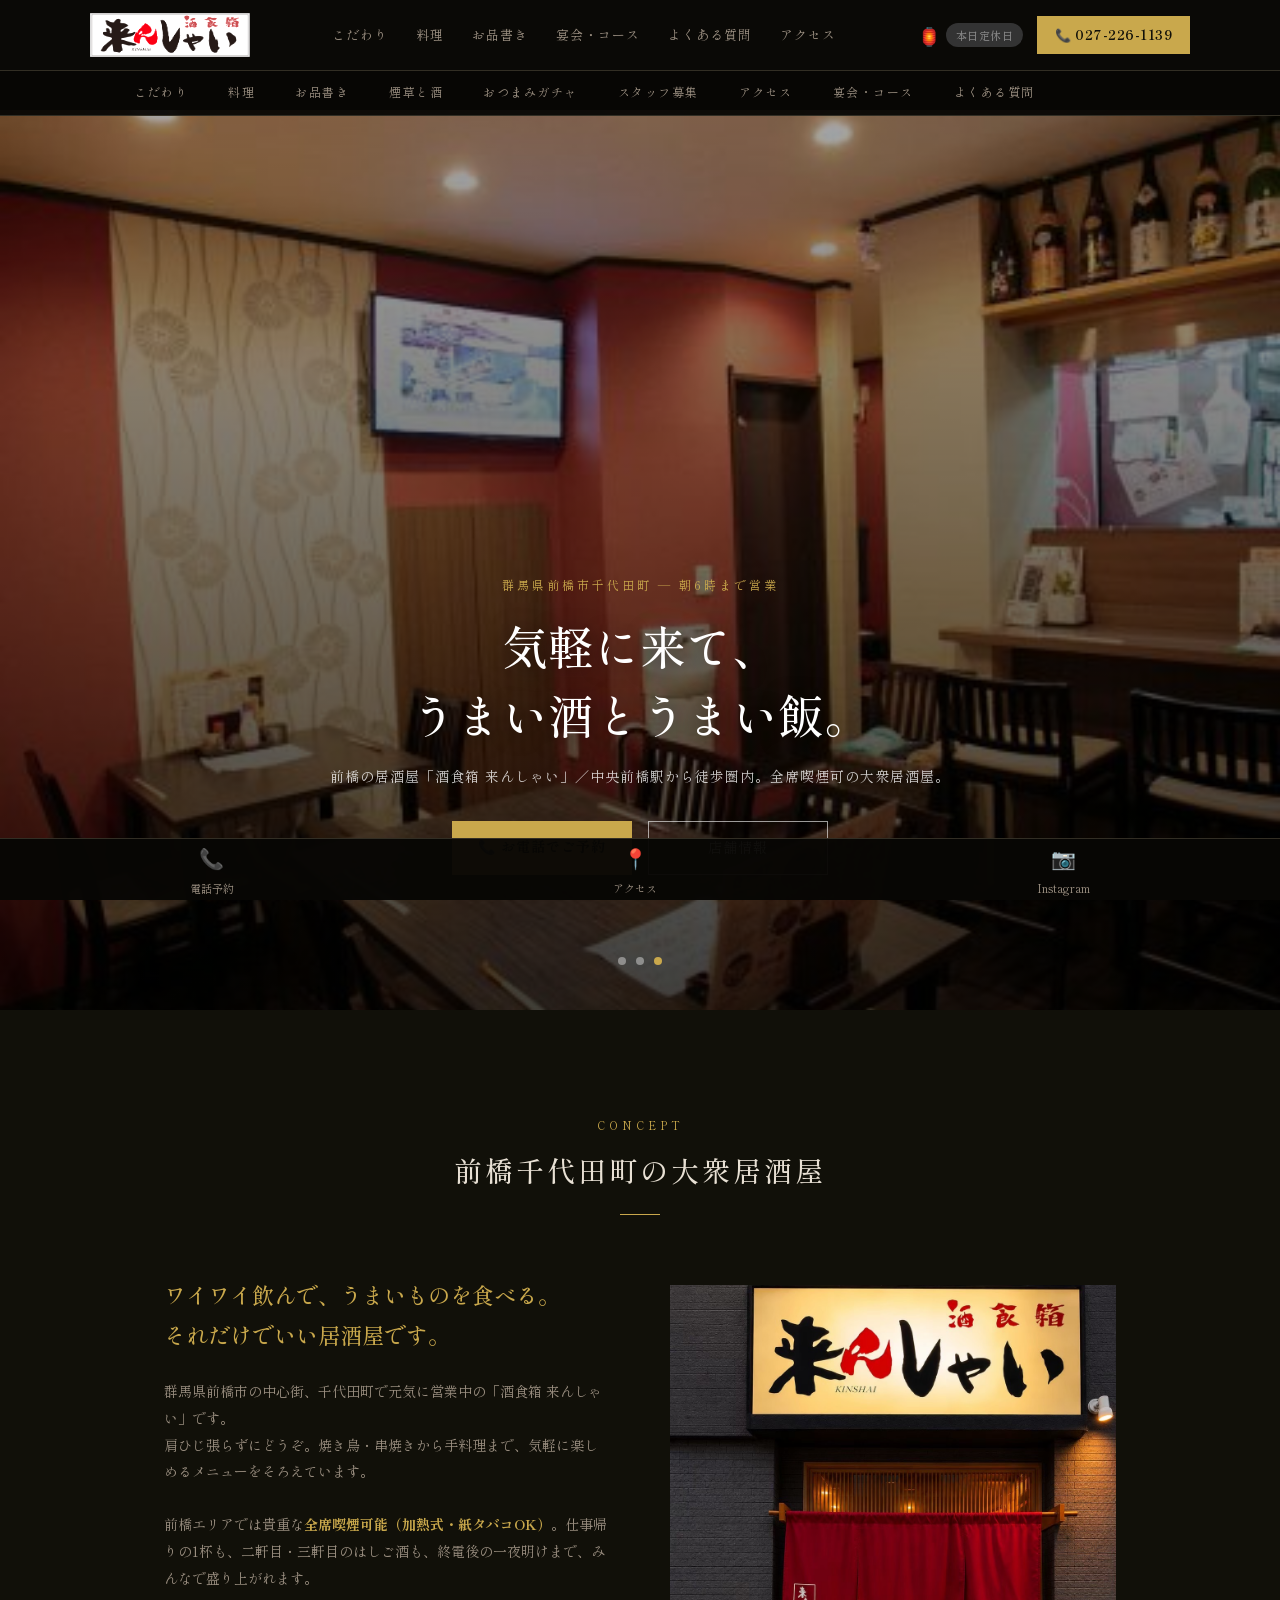
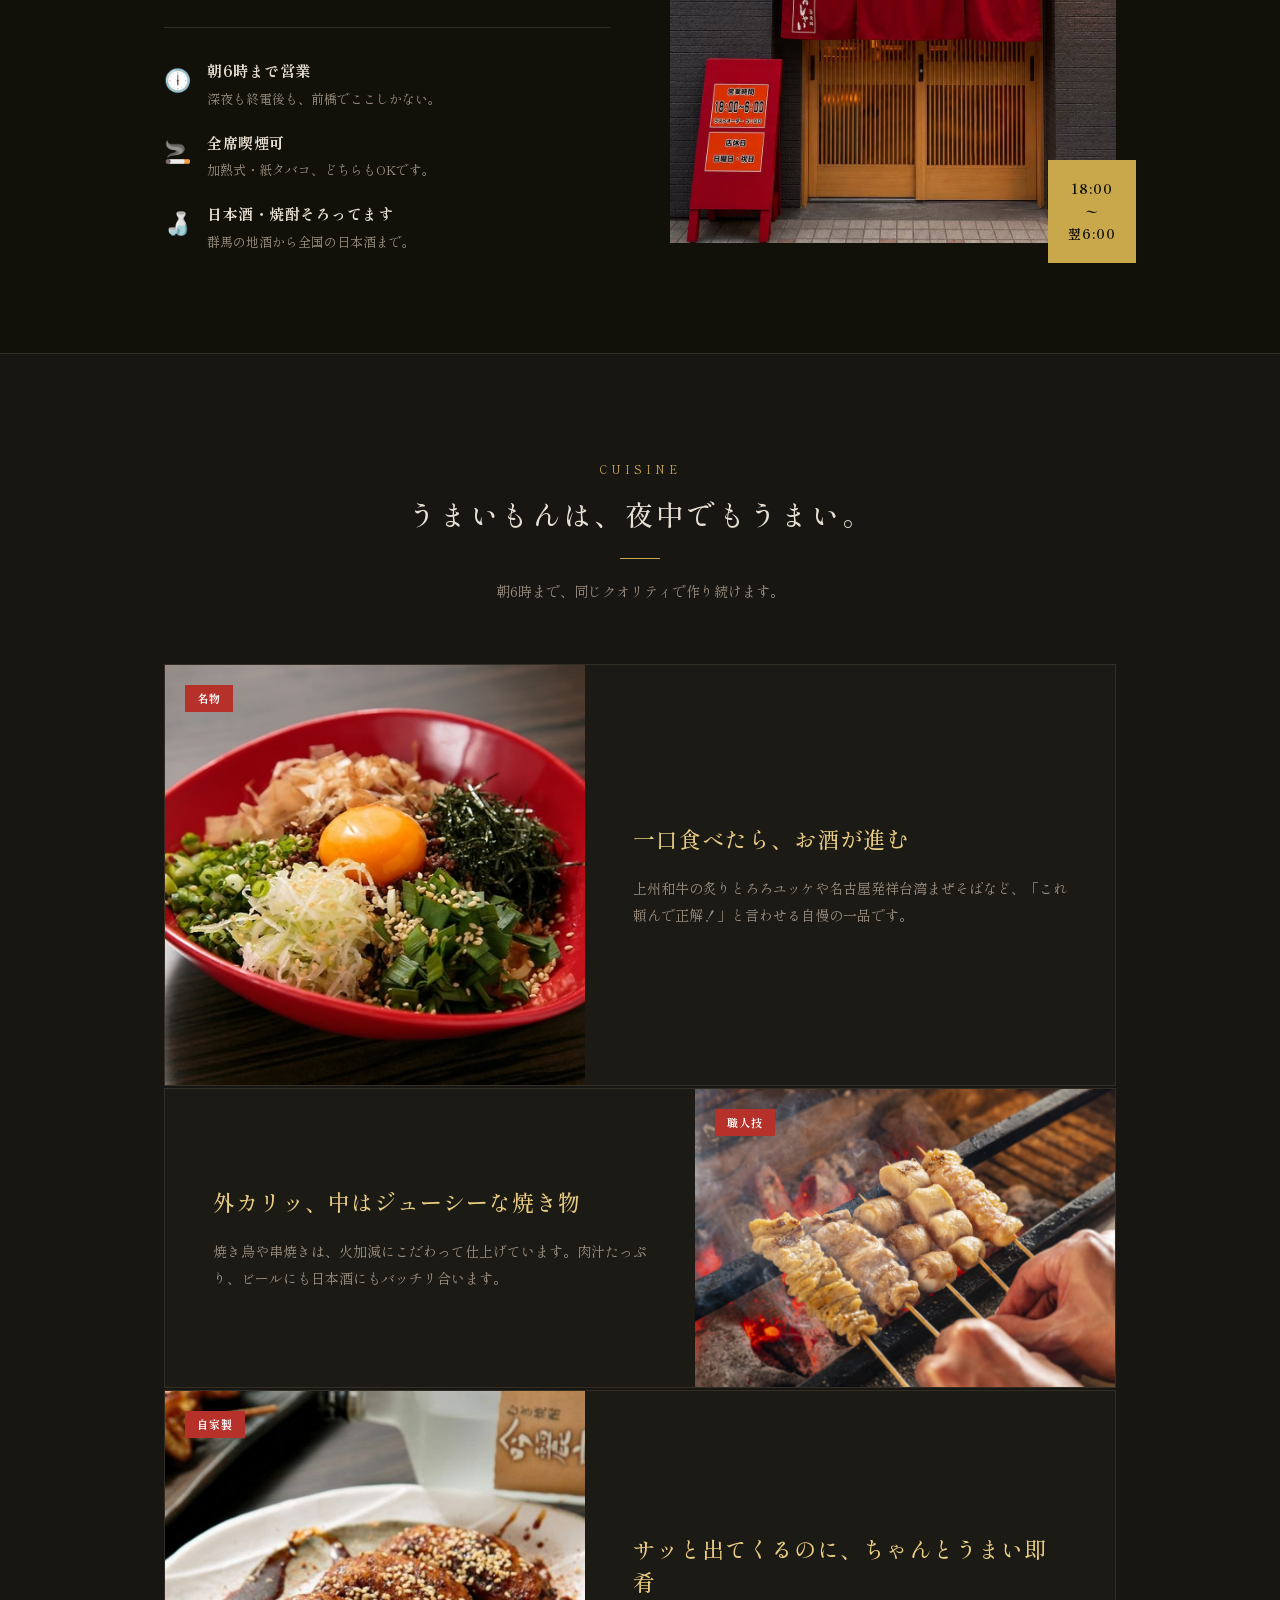
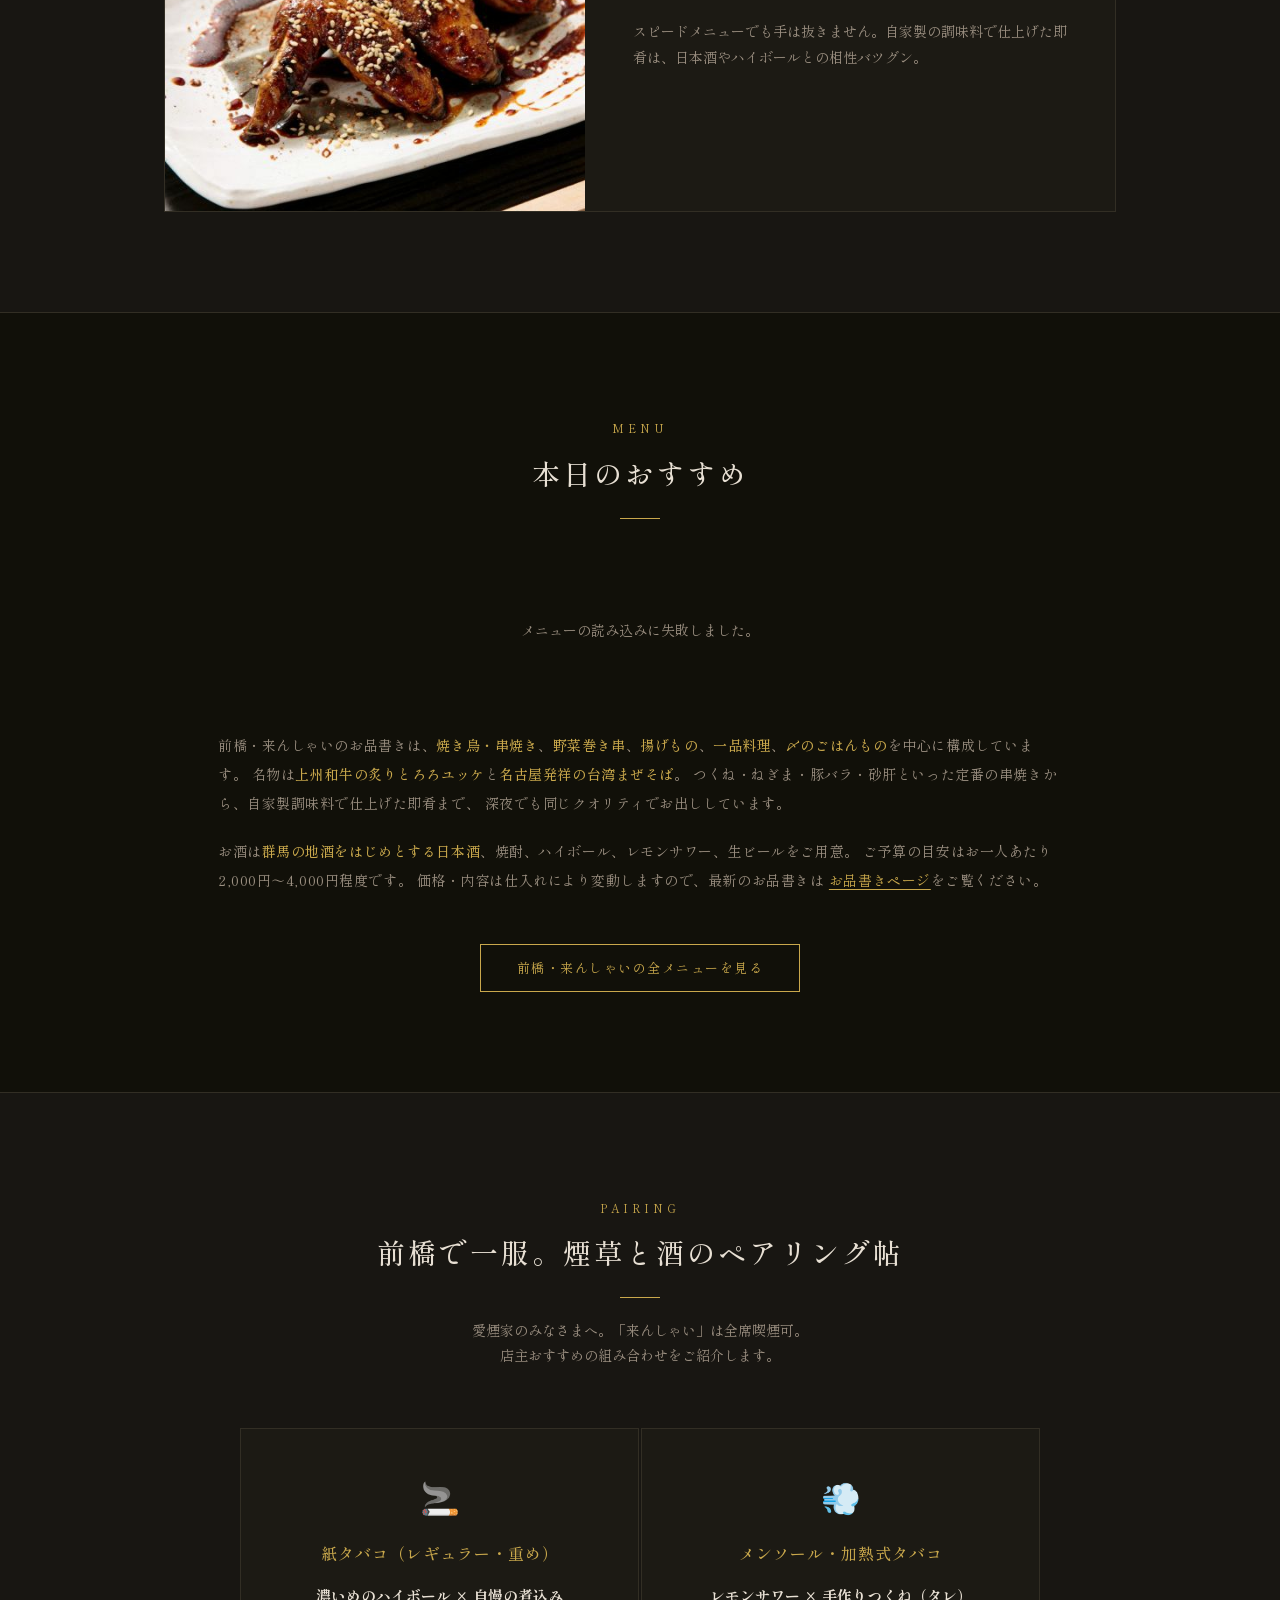
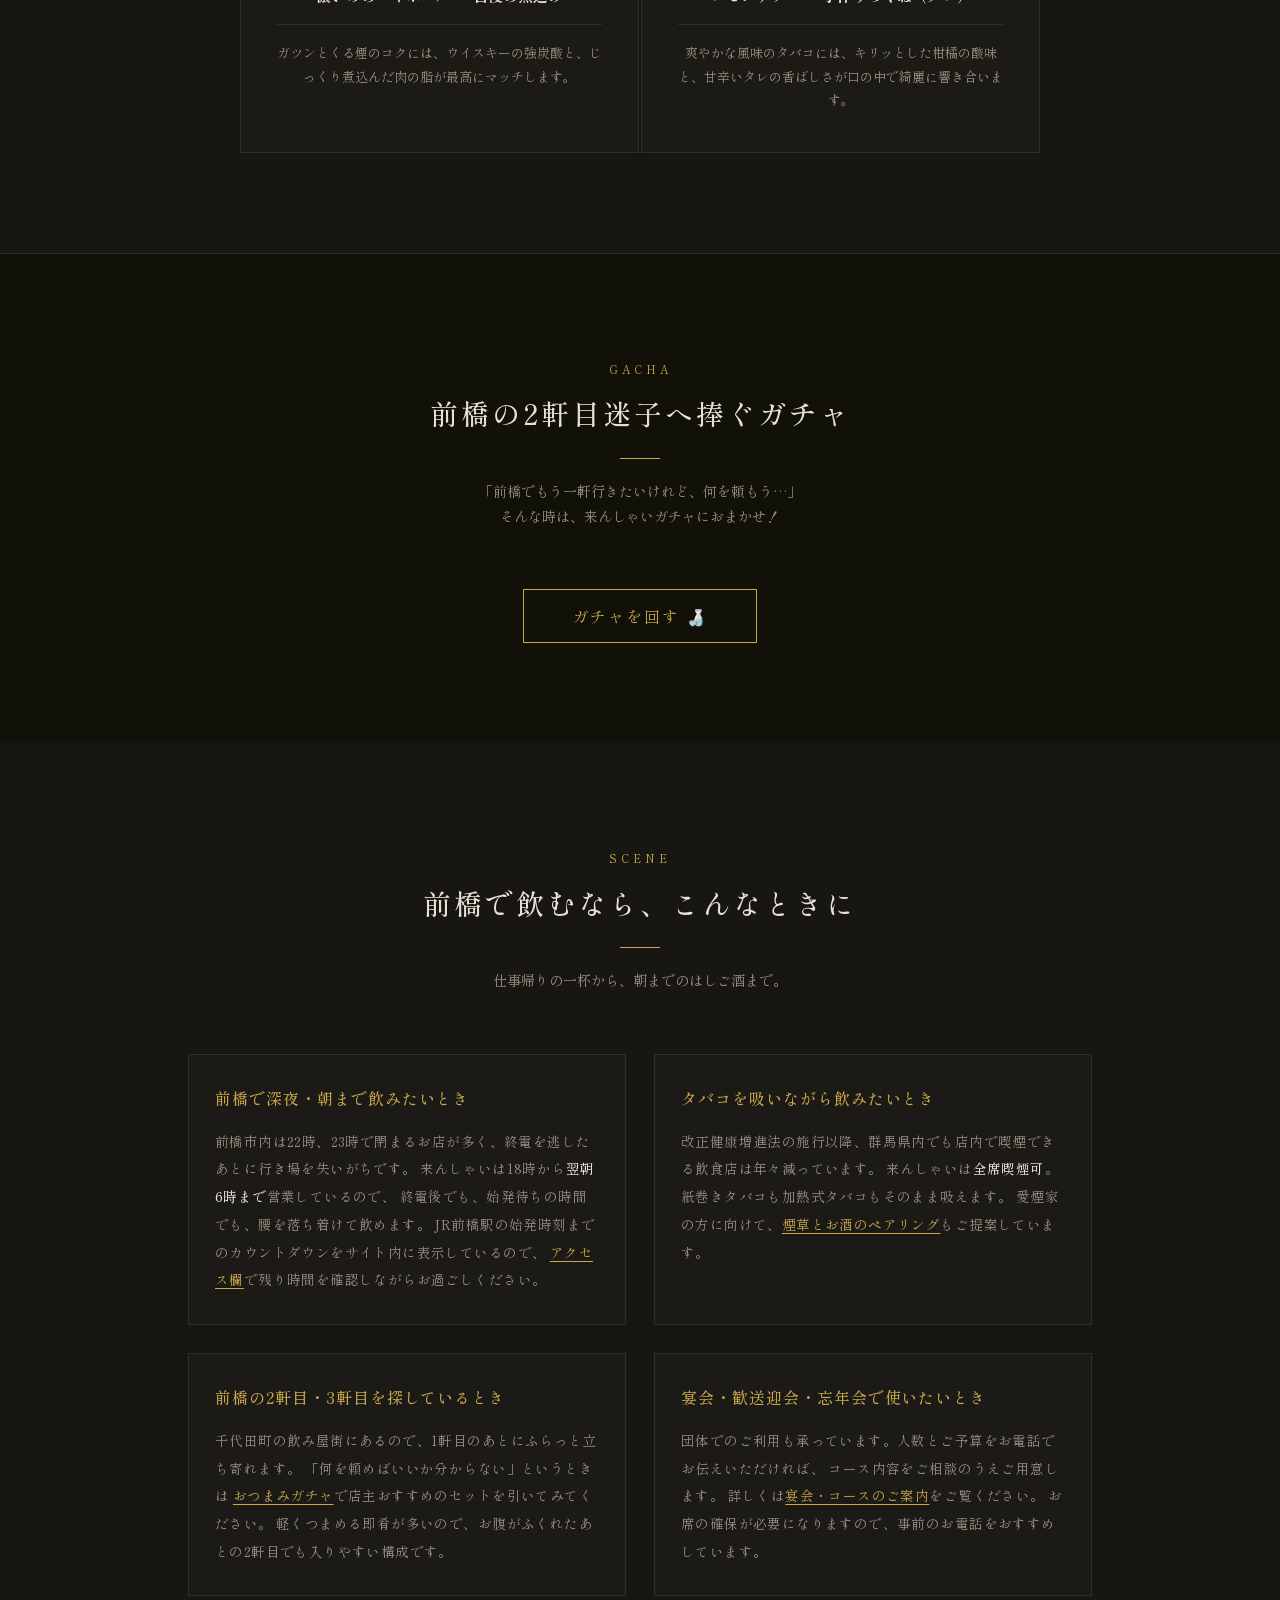
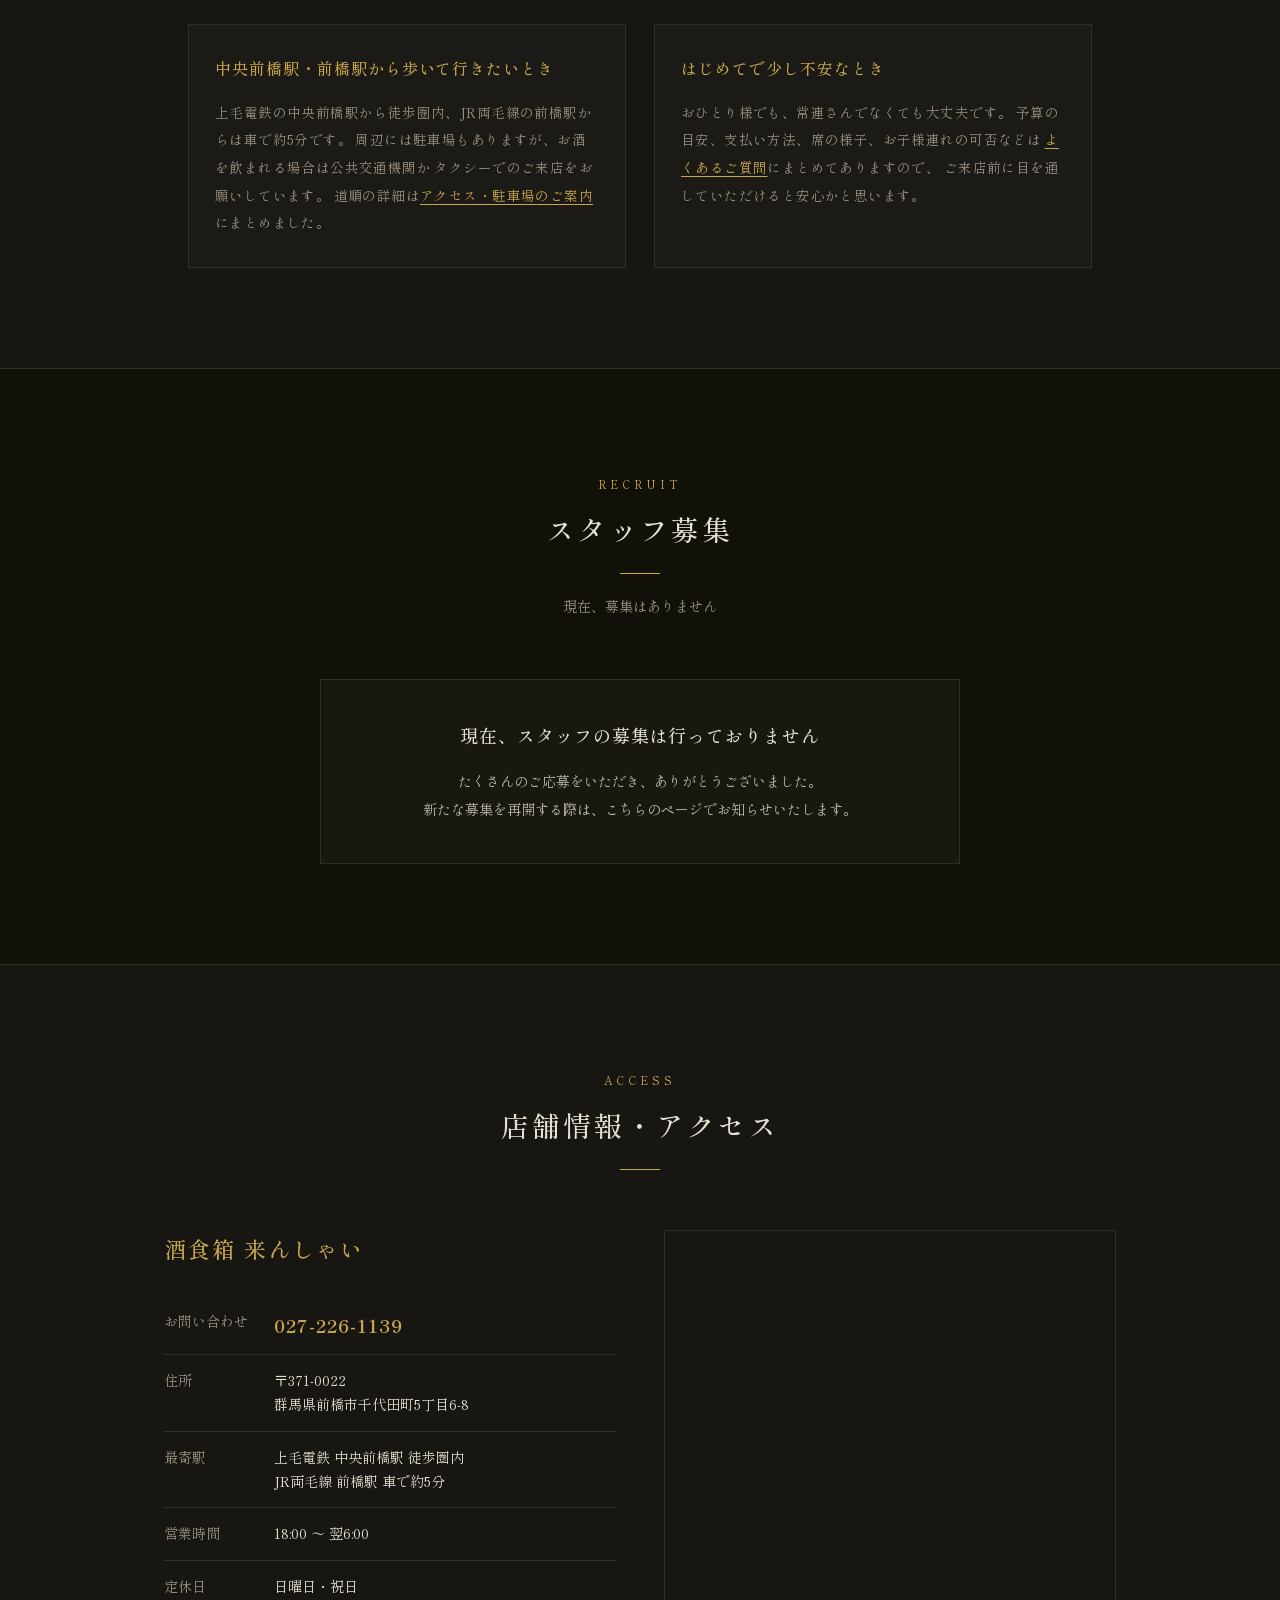
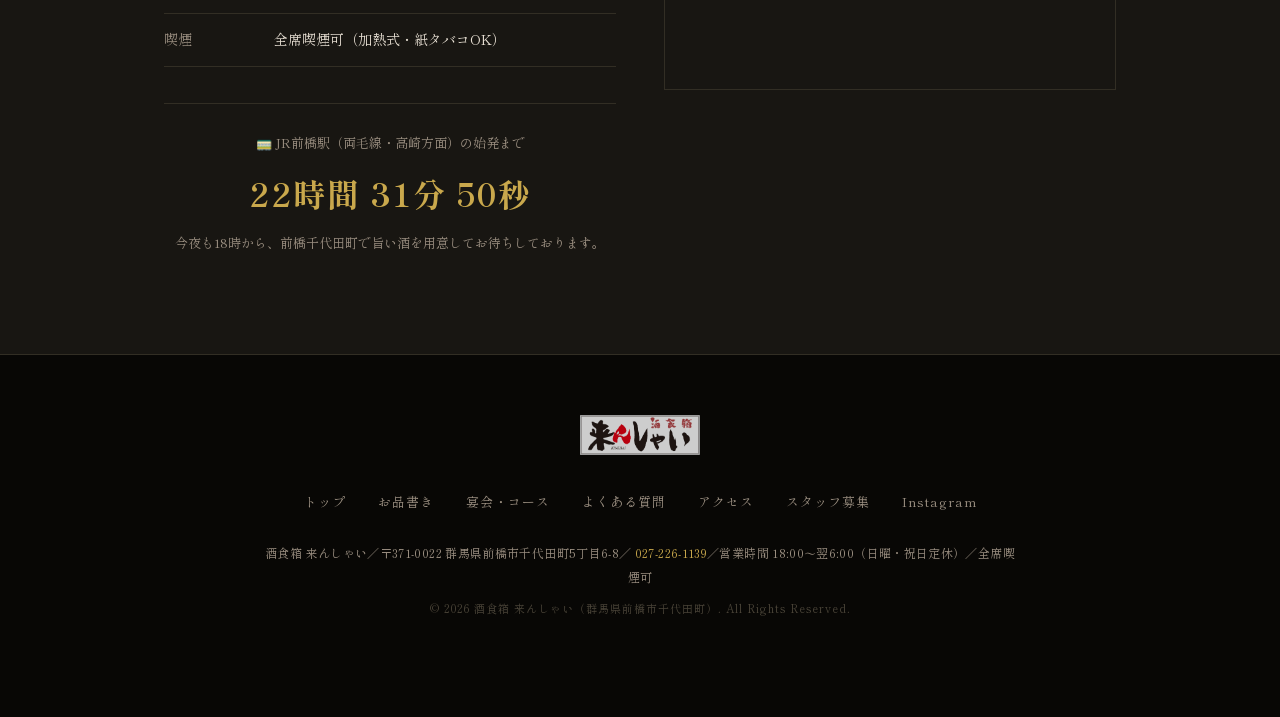
==== index.html @ 7dae9cc9 "20歳未満入店不可の記載を削除" ====
<!DOCTYPE html>
<html lang="ja">
<head>
    <meta charset="UTF-8">
    <meta name="viewport" content="width=device-width, initial-scale=1.0">

    <!-- ========== SEO 基本 ========== -->
    <title>酒食箱 来んしゃい｜前橋の居酒屋 深夜6時まで・全席喫煙可</title>
    <meta name="description" content="群馬県前橋市千代田町の大衆居酒屋「酒食箱 来んしゃい」。気軽に来てワイワイ飲める、前橋の庶民派居酒屋。朝6時まで営業・全席喫煙可。焼き鳥・串焼きから手料理まで。中央前橋駅徒歩圏内。2軒目・3軒目にも最適。">
    <meta name="keywords" content="前橋 居酒屋,前橋 深夜営業,前橋 喫煙可,群馬 居酒屋,千代田町 居酒屋,来んしゃい,酒食箱,前橋 日本酒,前橋 2軒目,中央前橋 居酒屋">
    <meta name="author" content="酒食箱 来んしゃい">
    <meta name="robots" content="index, follow, max-image-preview:large, max-snippet:-1">
    <meta name="format-detection" content="telephone=no">
    <meta name="theme-color" content="#0a0907">
    <meta name="geo.region" content="JP-10">
    <meta name="geo.placename" content="群馬県前橋市千代田町">
    <meta name="geo.position" content="36.390824;139.070076">
    <meta name="ICBM" content="36.390824, 139.070076">
    <link rel="canonical" href="https://maebashi1.github.io/kinsyai-maebashi/">
    <link rel="icon" href="images/kinsyai-logo.jpg" type="image/jpeg">
    <link rel="apple-touch-icon" href="images/kinsyai-logo.jpg">

    <!-- ========== OGP（SNSシェア・Googleサイト名） ========== -->
    <meta property="og:site_name" content="酒食箱 来んしゃい">
    <meta property="og:type" content="restaurant">
    <meta property="og:title" content="酒食箱 来んしゃい｜前橋の居酒屋 深夜6時まで・全席喫煙可">
    <meta property="og:description" content="群馬県前橋市千代田町の大衆居酒屋。気軽に来てワイワイ飲める、前橋の庶民派居酒屋。朝6時まで営業・全席喫煙可。">
    <meta property="og:url" content="https://maebashi1.github.io/kinsyai-maebashi/">
    <meta property="og:image" content="https://maebashi1.github.io/kinsyai-maebashi/images/hero1.jpg">
    <meta property="og:image:width" content="1200">
    <meta property="og:image:height" content="630">
    <meta property="og:locale" content="ja_JP">

    <!-- ========== Twitter Card ========== -->
    <meta name="twitter:card" content="summary_large_image">
    <meta name="twitter:title" content="酒食箱 来んしゃい｜前橋の居酒屋 深夜6時まで・全席喫煙可">
    <meta name="twitter:description" content="群馬県前橋市千代田町の大衆居酒屋。気軽に飲んでワイワイ食べる。朝6時まで営業・全席喫煙可。">
    <meta name="twitter:image" content="https://maebashi1.github.io/kinsyai-maebashi/images/hero1.jpg">

    <!-- ========== 構造化データ（schema.org） ========== -->
    <script type="application/ld+json">
    [
      {
        "@context": "https://schema.org",
        "@type": "WebSite",
        "@id": "https://maebashi1.github.io/kinsyai-maebashi/#website",
        "name": "酒食箱 来んしゃい",
        "alternateName": "来んしゃい 前橋",
        "url": "https://maebashi1.github.io/kinsyai-maebashi/",
        "inLanguage": "ja",
        "publisher": { "@id": "https://maebashi1.github.io/kinsyai-maebashi/#restaurant" }
      },
      {
        "@context": "https://schema.org",
        "@type": ["Restaurant", "BarOrPub"],
        "@id": "https://maebashi1.github.io/kinsyai-maebashi/#restaurant",
        "name": "酒食箱 来んしゃい",
        "alternateName": ["来んしゃい", "しゅしょくばこ きんしゃい"],
        "description": "群馬県前橋市千代田町の大衆居酒屋「酒食箱 来んしゃい」。18時から翌朝6時まで営業、全席喫煙可（加熱式・紙タバコOK）。焼き鳥・串焼き・上州和牛の炙りとろろユッケ・名古屋発祥台湾まぜそばなど。中央前橋駅から徒歩圏内で、前橋の2軒目・3軒目にも最適です。",
        "url": "https://maebashi1.github.io/kinsyai-maebashi/",
        "image": [
          "https://maebashi1.github.io/kinsyai-maebashi/images/hero1.jpg",
          "https://maebashi1.github.io/kinsyai-maebashi/images/hero2.jpg",
          "https://maebashi1.github.io/kinsyai-maebashi/images/hero4.jpg"
        ],
        "logo": "https://maebashi1.github.io/kinsyai-maebashi/images/kinsyai-logo.jpg",
        "telephone": "+81-27-226-1139",
        "priceRange": "¥2,000〜¥4,000",
        "currenciesAccepted": "JPY",
        "paymentAccepted": "現金, クレジットカード",
        "smokingAllowed": true,
        "publicAccess": true,
        "acceptsReservations": "https://maebashi1.github.io/kinsyai-maebashi/party.html",
        "hasMenu": "https://maebashi1.github.io/kinsyai-maebashi/menu.html",
        "servesCuisine": ["居酒屋", "日本料理", "和食", "焼き鳥", "串焼き"],
        "keywords": "前橋 居酒屋, 前橋 深夜営業, 前橋 喫煙可, 中央前橋駅 居酒屋, 前橋 2軒目, 前橋 焼き鳥",
        "sameAs": [
          "https://www.instagram.com/kin2261139"
        ],
        "address": {
          "@type": "PostalAddress",
          "postalCode": "371-0022",
          "addressCountry": "JP",
          "addressRegion": "群馬県",
          "addressLocality": "前橋市",
          "streetAddress": "千代田町5丁目6-8"
        },
        "geo": {
          "@type": "GeoCoordinates",
          "latitude": 36.390824,
          "longitude": 139.070076
        },
        "areaServed": [
          { "@type": "City", "name": "前橋市" },
          { "@type": "City", "name": "高崎市" },
          { "@type": "AdministrativeArea", "name": "群馬県" }
        ],
        "openingHoursSpecification": [
          {
            "@type": "OpeningHoursSpecification",
            "dayOfWeek": ["Monday","Tuesday","Wednesday","Thursday","Friday","Saturday"],
            "opens": "18:00",
            "closes": "06:00"
          }
        ],
        "amenityFeature": [
          { "@type": "LocationFeatureSpecification", "name": "全席喫煙可", "value": true },
          { "@type": "LocationFeatureSpecification", "name": "深夜営業（翌朝6時まで）", "value": true },
          { "@type": "LocationFeatureSpecification", "name": "カウンター席", "value": true },
          { "@type": "LocationFeatureSpecification", "name": "団体利用可", "value": true }
        ],
        "hasMap": "https://maps.google.com/maps?q=群馬県前橋市千代田町5丁目6-8"
      }
    ]
    </script>
    <!-- 現在スタッフ募集を行っていないため、JobPosting構造化データは無効化しています
    <script type="application/ld+json">
      {
        "@context": "https://schema.org",
        "@type": "JobPosting",
        "title": "居酒屋ホールスタッフ・キッチンスタッフ（アルバイト）",
        "description": "群馬県前橋市千代田町の居酒屋「酒食箱 来んしゃい」でホール・キッチンスタッフを募集しています。未経験OK、Wワーク可、フリーター歓迎。髪色・ネイル自由。深夜手当あり。",
        "datePosted": "2026-07-26",
        "validThrough": "2027-07-26",
        "employmentType": ["PART_TIME"],
        "hiringOrganization": {
          "@type": "Organization",
          "name": "酒食箱 来んしゃい",
          "sameAs": "https://maebashi1.github.io/kinsyai-maebashi/",
          "logo": "https://maebashi1.github.io/kinsyai-maebashi/images/kinsyai-logo.jpg"
        },
        "jobLocation": {
          "@type": "Place",
          "address": {
            "@type": "PostalAddress",
            "postalCode": "371-0022",
            "addressCountry": "JP",
            "addressRegion": "群馬県",
            "addressLocality": "前橋市",
            "streetAddress": "千代田町5丁目6-8"
          }
        },
        "baseSalary": {
          "@type": "MonetaryAmount",
          "currency": "JPY",
          "value": {
            "@type": "QuantitativeValue",
            "minValue": 1070,
            "maxValue": 1337,
            "unitText": "HOUR"
          }
        },
        "workHours": "18:00〜翌6:00（シフト制）",
        "directApply": true
      }
    </script>
    -->

    <link rel="stylesheet" href="style.css">
    <link rel="preconnect" href="https://fonts.googleapis.com">
    <link rel="preconnect" href="https://fonts.gstatic.com" crossorigin>
    <link href="https://fonts.googleapis.com/css2?family=Noto+Serif+JP:wght@300;400;500;700&family=Shippori+Mincho:wght@400;500;700&display=swap" rel="stylesheet">
</head>
<body>

    <!-- ヘッダー -->
    <header id="site-header">
        <div class="header-top">
            <div class="header-inner">
                <div class="header-logo">
                    <a href="index.html">
                        <img src="images/kinsyai-logo.jpg" alt="前橋の居酒屋 酒食箱 来んしゃい ロゴ" class="site-logo-img" width="160" height="48" fetchpriority="high">
                    </a>
                </div>

                <nav class="header-nav" aria-label="メインメニュー">
                    <a href="#concept">こだわり</a>
                    <a href="#dish">料理</a>
                    <a href="menu.html">お品書き</a>
                    <a href="party.html">宴会・コース</a>
                    <a href="faq.html">よくある質問</a>
                    <a href="access.html">アクセス</a>
                </nav>

                <div class="header-reserve">
                    <div class="shop-status-wrap">
                        <span class="lantern-icon">🏮</span>
                        <span id="status-text" class="status-badge">確認中...</span>
                    </div>
                    <a href="tel:0272261139" class="btn-reserve">📞 027-226-1139</a>
                </div>
            </div>
        </div>

        <!-- セクションナビ -->
        <div class="section-nav-wrap">
            <nav class="section-nav">
                <a href="#concept">こだわり</a>
                <a href="#dish">料理</a>
                <a href="#menu">お品書き</a>
                <a href="#pairing">煙草と酒</a>
                <a href="#gacha">おつまみガチャ</a>
                <a href="#recruit">スタッフ募集</a>
                <a href="#access">アクセス</a>
                <a href="party.html">宴会・コース</a>
                <a href="faq.html">よくある質問</a>
            </nav>
        </div>
    </header>

    <!-- ヒーロー -->
    <div class="hero-slider">
        <div class="hero-slide hero-slide-top active" style="background-image: url('images/hero1.jpg');"></div>
        <div class="hero-slide" style="background-image: url('images/hero2.jpg');"></div>
        <div class="hero-slide" style="background-image: url('images/hero3.jpg');"></div>
        <div class="hero-overlay"></div>
        <div class="hero-content">
            <p class="hero-sub">群馬県前橋市千代田町 ― 朝6時まで営業</p>
            <h1 class="hero-title">気軽に来て、<br>うまい酒とうまい飯。</h1>
            <p class="hero-desc">前橋の居酒屋「酒食箱 来んしゃい」／中央前橋駅から徒歩圏内。全席喫煙可の大衆居酒屋。</p>
            <div class="hero-btns">
                <a href="tel:0272261139" class="btn-hero-primary">📞 お電話でご予約</a>
                <a href="#access" class="btn-hero-secondary">店舗情報</a>
            </div>
        </div>
        <div class="hero-indicators">
            <span class="dot active" onclick="goToSlide(0)"></span>
            <span class="dot" onclick="goToSlide(1)"></span>
            <span class="dot" onclick="goToSlide(2)"></span>
        </div>
    </div>

    <!-- メインコンテンツ -->
    <main>

        <!-- こだわりセクション -->
        <section id="concept" class="section-concept">
            <div class="inner">
                <div class="section-header">
                    <span class="section-label">CONCEPT</span>
                    <h2 class="section-title-jp">前橋千代田町の大衆居酒屋</h2>
                    <div class="section-divider"></div>
                </div>
                <div class="concept-layout">
                    <div class="concept-text">
                        <p class="concept-lead">ワイワイ飲んで、うまいものを食べる。<br>それだけでいい居酒屋です。</p>
                        <p class="concept-body">
                            群馬県前橋市の中心街、千代田町で元気に営業中の「酒食箱 来んしゃい」です。<br>
                            肩ひじ張らずにどうぞ。焼き鳥・串焼きから手料理まで、気軽に楽しめるメニューをそろえています。<br><br>
                            前橋エリアでは貴重な<strong>全席喫煙可能（加熱式・紙タバコOK）</strong>。仕事帰りの1杯も、二軒目・三軒目のはしご酒も、終電後の一夜明けまで、みんなで盛り上がれます。
                        </p>
                        <div class="concept-features">
                            <div class="feature-item">
                                <span class="feature-icon">🕕</span>
                                <div>
                                    <strong>朝6時まで営業</strong>
                                    <p>深夜も終電後も、前橋でここしかない。</p>
                                </div>
                            </div>
                            <div class="feature-item">
                                <span class="feature-icon">🚬</span>
                                <div>
                                    <strong>全席喫煙可</strong>
                                    <p>加熱式・紙タバコ、どちらもOKです。</p>
                                </div>
                            </div>
                            <div class="feature-item">
                                <span class="feature-icon">🍶</span>
                                <div>
                                    <strong>日本酒・焼酎そろってます</strong>
                                    <p>群馬の地酒から全国の日本酒まで。</p>
                                </div>
                            </div>
                        </div>
                    </div>
                    <div class="concept-img-wrap">
                        <img src="images/hero1.jpg" alt="前橋市千代田町の居酒屋 酒食箱 来んしゃいの店内" width="1086" height="1448" loading="lazy" decoding="async">
                        <div class="concept-img-badge">
                            <span>18:00</span>
                            <span>〜</span>
                            <span>翌6:00</span>
                        </div>
                    </div>
                </div>
            </div>
        </section>

        <!-- 料理アピールセクション -->
        <section id="dish" class="section-dish">
            <div class="inner">
                <div class="section-header">
                    <span class="section-label">CUISINE</span>
                    <h2 class="section-title-jp">うまいもんは、夜中でもうまい。</h2>
                    <div class="section-divider"></div>
                    <p class="section-sub">朝6時まで、同じクオリティで作り続けます。</p>
                </div>

                <div class="dish-list">
                    <div class="dish-card">
                        <div class="dish-img">
                            <img src="images/hero4.jpg" alt="前橋の居酒屋 来んしゃいの名古屋発祥台湾まぜそば" width="800" height="600" loading="lazy" decoding="async">
                            <span class="dish-tag">名物</span>
                        </div>
                        <div class="dish-info">
                            <h3>一口食べたら、お酒が進む</h3>
                            <p>上州和牛の炙りとろろユッケや名古屋発祥台湾まぜそばなど、「これ頼んで正解！」と言わせる自慢の一品です。</p>
                        </div>
                    </div>

                    <div class="dish-card dish-card-reverse">
                        <div class="dish-img">
                            <img src="images/hero2.jpg" alt="前橋の居酒屋 来んしゃいの焼き鳥・串焼き" width="800" height="600" loading="lazy" decoding="async">
                            <span class="dish-tag">職人技</span>
                        </div>
                        <div class="dish-info">
                            <h3>外カリッ、中はジューシーな焼き物</h3>
                            <p>焼き鳥や串焼きは、火加減にこだわって仕上げています。肉汁たっぷり、ビールにも日本酒にもバッチリ合います。</p>
                        </div>
                    </div>

                    <div class="dish-card">
                        <div class="dish-img">
                            <img src="images/hero5.jpg" alt="日本酒やハイボールに合う自家製の即肴" width="800" height="600" loading="lazy" decoding="async">
                            <span class="dish-tag">自家製</span>
                        </div>
                        <div class="dish-info">
                            <h3>サッと出てくるのに、ちゃんとうまい即肴</h3>
                            <p>スピードメニューでも手は抜きません。自家製の調味料で仕上げた即肴は、日本酒やハイボールとの相性バツグン。</p>
                        </div>
                    </div>
                </div>
            </div>
        </section>

        <!-- お品書きセクション -->
        <section id="menu" class="section-menu">
            <div class="inner">
                <div class="section-header">
                    <span class="section-label">MENU</span>
                    <h2 class="section-title-jp">本日のおすすめ</h2>
                    <div class="section-divider"></div>
                </div>
                <div class="menu-grid" id="top-menu-container">
                    <div class="menu-loading">お品書きを読み込み中...</div>
                </div>

                <div class="menu-static-text">
                    <p>
                        前橋・来んしゃいのお品書きは、<strong>焼き鳥・串焼き</strong>、<strong>野菜巻き串</strong>、<strong>揚げもの</strong>、<strong>一品料理</strong>、<strong>〆のごはんもの</strong>を中心に構成しています。
                        名物は<strong>上州和牛の炙りとろろユッケ</strong>と<strong>名古屋発祥の台湾まぜそば</strong>。
                        つくね・ねぎま・豚バラ・砂肝といった定番の串焼きから、自家製調味料で仕上げた即肴まで、
                        深夜でも同じクオリティでお出ししています。
                    </p>
                    <p>
                        お酒は<strong>群馬の地酒をはじめとする日本酒</strong>、焼酎、ハイボール、レモンサワー、生ビールをご用意。
                        ご予算の目安はお一人あたり2,000円〜4,000円程度です。
                        価格・内容は仕入れにより変動しますので、最新のお品書きは
                        <a href="menu.html">お品書きページ</a>をご覧ください。
                    </p>
                </div>

                <div class="btn-center">
                    <a href="menu.html" class="btn-outline">前橋・来んしゃいの全メニューを見る</a>
                </div>
            </div>
        </section>

        <!-- 煙草と酒ペアリング -->
        <section id="pairing" class="section-pairing">
            <div class="inner">
                <div class="section-header">
                    <span class="section-label">PAIRING</span>
                    <h2 class="section-title-jp">前橋で一服。煙草と酒のペアリング帖</h2>
                    <div class="section-divider"></div>
                    <p class="section-sub">愛煙家のみなさまへ。「来んしゃい」は全席喫煙可。<br>店主おすすめの組み合わせをご紹介します。</p>
                </div>
                <div class="pairing-grid">
                    <div class="pairing-card">
                        <div class="pairing-icon">🚬</div>
                        <h3>紙タバコ（レギュラー・重め）</h3>
                        <div class="pairing-match">濃いめのハイボール × 自慢の煮込み</div>
                        <p>ガツンとくる煙のコクには、ウイスキーの強炭酸と、じっくり煮込んだ肉の脂が最高にマッチします。</p>
                    </div>
                    <div class="pairing-card">
                        <div class="pairing-icon">💨</div>
                        <h3>メンソール・加熱式タバコ</h3>
                        <div class="pairing-match">レモンサワー × 手作りつくね（タレ）</div>
                        <p>爽やかな風味のタバコには、キリッとした柑橘の酸味と、甘辛いタレの香ばしさが口の中で綺麗に響き合います。</p>
                    </div>
                </div>
            </div>
        </section>

        <!-- おつまみガチャ -->
        <section id="gacha" class="section-gacha">
            <div class="inner">
                <div class="section-header">
                    <span class="section-label">GACHA</span>
                    <h2 class="section-title-jp">前橋の2軒目迷子へ捧ぐガチャ</h2>
                    <div class="section-divider"></div>
                    <p class="section-sub">「前橋でもう一軒行きたいけれど、何を頼もう…」<br>そんな時は、来んしゃいガチャにおまかせ！</p>
                </div>
                <div class="btn-center">
                    <button onclick="playGacha()" class="btn-gacha">ガチャを回す 🍶</button>
                </div>
                <div id="gacha-result" class="gacha-result-box" style="display:none;">
                    <p class="gacha-label">🎯 本日のおすすめセット</p>
                    <h3 id="gacha-set-name">メニュー名</h3>
                    <p id="gacha-set-desc">説明文</p>
                    <span class="gacha-tip">※画面をそのまま店主に見せて注文してみてね！</span>
                </div>
            </div>
        </section>

        <!-- 利用シーン（SEO：ロングテール） -->
        <section id="scene" class="section-scene">
            <div class="inner">
                <div class="section-header">
                    <span class="section-label">SCENE</span>
                    <h2 class="section-title-jp">前橋で飲むなら、こんなときに</h2>
                    <div class="section-divider"></div>
                    <p class="section-sub">仕事帰りの一杯から、朝までのはしご酒まで。</p>
                </div>

                <div class="scene-grid">
                    <article class="scene-card">
                        <h3>前橋で深夜・朝まで飲みたいとき</h3>
                        <p>
                            前橋市内は22時、23時で閉まるお店が多く、終電を逃したあとに行き場を失いがちです。
                            来んしゃいは18時から<strong>翌朝6時まで</strong>営業しているので、
                            終電後でも、始発待ちの時間でも、腰を落ち着けて飲めます。
                            JR前橋駅の始発時刻までのカウントダウンをサイト内に表示しているので、
                            <a href="#access">アクセス欄</a>で残り時間を確認しながらお過ごしください。
                        </p>
                    </article>

                    <article class="scene-card">
                        <h3>タバコを吸いながら飲みたいとき</h3>
                        <p>
                            改正健康増進法の施行以降、群馬県内でも店内で喫煙できる飲食店は年々減っています。
                            来んしゃいは<strong>全席喫煙可</strong>。紙巻きタバコも加熱式タバコもそのまま吸えます。
                            愛煙家の方に向けて、<a href="#pairing">煙草とお酒のペアリング</a>もご提案しています。
                        </p>
                    </article>

                    <article class="scene-card">
                        <h3>前橋の2軒目・3軒目を探しているとき</h3>
                        <p>
                            千代田町の飲み屋街にあるので、1軒目のあとにふらっと立ち寄れます。
                            「何を頼めばいいか分からない」というときは
                            <a href="#gacha">おつまみガチャ</a>で店主おすすめのセットを引いてみてください。
                            軽くつまめる即肴が多いので、お腹がふくれたあとの2軒目でも入りやすい構成です。
                        </p>
                    </article>

                    <article class="scene-card">
                        <h3>宴会・歓送迎会・忘年会で使いたいとき</h3>
                        <p>
                            団体でのご利用も承っています。人数とご予算をお電話でお伝えいただければ、
                            コース内容をご相談のうえご用意します。
                            詳しくは<a href="party.html">宴会・コースのご案内</a>をご覧ください。
                            お席の確保が必要になりますので、事前のお電話をおすすめしています。
                        </p>
                    </article>

                    <article class="scene-card">
                        <h3>中央前橋駅・前橋駅から歩いて行きたいとき</h3>
                        <p>
                            上毛電鉄の中央前橋駅から徒歩圏内、JR両毛線の前橋駅からは車で約5分です。
                            周辺には駐車場もありますが、お酒を飲まれる場合は公共交通機関か
                            タクシーでのご来店をお願いしています。
                            道順の詳細は<a href="access.html">アクセス・駐車場のご案内</a>にまとめました。
                        </p>
                    </article>

                    <article class="scene-card">
                        <h3>はじめてで少し不安なとき</h3>
                        <p>
                            おひとり様でも、常連さんでなくても大丈夫です。
                            予算の目安、支払い方法、席の様子、お子様連れの可否などは
                            <a href="faq.html">よくあるご質問</a>にまとめてありますので、
                            ご来店前に目を通していただけると安心かと思います。
                        </p>
                    </article>
                </div>
            </div>
        </section>

        <!-- スタッフ募集 -->
        <section id="recruit" class="section-recruit">
            <div class="inner">
                <div class="section-header">
                    <span class="section-label">RECRUIT</span>
                    <h2 class="section-title-jp">スタッフ募集</h2>
                    <div class="section-divider"></div>
                    <p class="section-sub">現在、募集はありません</p>
                </div>
                <div class="recruit-closed">
                    <p class="recruit-closed-title">現在、スタッフの募集は行っておりません</p>
                    <p class="recruit-closed-text">
                        たくさんのご応募をいただき、ありがとうございました。<br>
                        新たな募集を再開する際は、こちらのページでお知らせいたします。
                    </p>
                </div>
            </div>
        </section>

        <!-- 店舗情報 -->
        <section id="access" class="section-access">
            <div class="inner">
                <div class="section-header">
                    <span class="section-label">ACCESS</span>
                    <h2 class="section-title-jp">店舗情報・アクセス</h2>
                    <div class="section-divider"></div>
                </div>

                <div class="access-layout">
                    <div class="access-info">
                        <h3 class="access-shop-name">酒食箱 来んしゃい</h3>
                        <table class="access-table">
                            <tr>
                                <th>お問い合わせ</th>
                                <td><a href="tel:0272261139">027-226-1139</a></td>
                            </tr>
                            <tr>
                                <th>住所</th>
                                <td>〒371-0022<br>群馬県前橋市千代田町5丁目6-8</td>
                            </tr>
                            <tr>
                                <th>最寄駅</th>
                                <td>上毛電鉄 中央前橋駅 徒歩圏内<br>JR両毛線 前橋駅 車で約5分</td>
                            </tr>
                            <tr>
                                <th>営業時間</th>
                                <td>18:00 〜 翌6:00</td>
                            </tr>
                            <tr>
                                <th>定休日</th>
                                <td>日曜日・祝日</td>
                            </tr>
                            <tr>
                                <th>喫煙</th>
                                <td>全席喫煙可（加熱式・紙タバコOK）</td>
                            </tr>
                        </table>

                        <div class="timer-box">
                            <p class="timer-label">🚃 JR前橋駅（両毛線・高崎方面）の始発まで</p>
                            <div id="countdown-timer">--時間--分--秒</div>
                            <p id="timer-message" class="timer-msg"></p>
                        </div>
                    </div>

                    <div class="access-map">
                        <iframe title="酒食箱 来んしゃい（群馬県前橋市千代田町5丁目6-8）の地図" src="https://www.google.com/maps/embed?pb=!1m18!1m12!1m3!1d3211.7591501754478!2d139.07007611201226!3d36.39082417225157!2m3!1f0!2f0!3f0!3m2!1i1024!2i768!4f13.1!3m3!1m2!1s0x601ef3324a4ccd17%3A0xa8df9fa46574653!2z5p2l44KT44GX44KD44GE!5e0!3m2!1sja!2sjp!4v1779372290056!5m2!1sja!2sjp"
                            width="100%"
                            height="100%"
                            style="border:0;"
                            allowfullscreen=""
                            loading="lazy"
                            referrerpolicy="no-referrer-when-downgrade">
                        </iframe>
                    </div>
                </div>
            </div>
        </section>

    </main>

    <!-- フッター -->
    <footer class="site-footer">
        <div class="footer-inner">
            <div class="footer-logo">
                <img src="images/kinsyai-logo.jpg" alt="酒食箱 来んしゃい" width="120" height="40" loading="lazy" style="max-height:40px;">
            </div>
            <nav class="footer-nav" aria-label="フッターメニュー">
                <a href="index.html">トップ</a>
                <a href="menu.html">お品書き</a>
                <a href="party.html">宴会・コース</a>
                <a href="faq.html">よくある質問</a>
                <a href="access.html">アクセス</a>
                <a href="index.html#recruit">スタッフ募集</a>
                <a href="https://www.instagram.com/kin2261139" target="_blank" rel="noopener">Instagram</a>
            </nav>
            <p class="footer-address">
                酒食箱 来んしゃい／〒371-0022 群馬県前橋市千代田町5丁目6-8／
                <a href="tel:0272261139">027-226-1139</a>／営業時間 18:00〜翌6:00（日曜・祝日定休）／全席喫煙可
            </p>
            <p class="footer-copy">© 2026 酒食箱 来んしゃい（群馬県前橋市千代田町）. All Rights Reserved.</p>
        </div>
    </footer>

    <!-- 下部固定ナビ（スマホ用） -->
    <nav class="mobile-fixed-nav">
        <a href="tel:0272261139">
            <span class="mnav-icon">📞</span>
            <span>電話予約</span>
        </a>
        <a href="#access">
            <span class="mnav-icon">📍</span>
            <span>アクセス</span>
        </a>
        <a href="https://www.instagram.com/kin2261139" target="_blank">
            <span class="mnav-icon">📷</span>
            <span>Instagram</span>
        </a>
    </nav>

    <script>
        // ===== ヒーロースライダー =====
        let currentSlide = 0;
        const slides = document.querySelectorAll('.hero-slide');
        const dots = document.querySelectorAll('.dot');

        function goToSlide(n) {
            slides[currentSlide].classList.remove('active');
            dots[currentSlide].classList.remove('active');
            currentSlide = n;
            slides[currentSlide].classList.add('active');
            dots[currentSlide].classList.add('active');
        }

        setInterval(() => {
            goToSlide((currentSlide + 1) % slides.length);
        }, 5000);

        // ===== ヘッダースクロール =====
        window.addEventListener('scroll', () => {
            const header = document.getElementById('site-header');
            if (window.scrollY > 80) {
                header.classList.add('scrolled');
            } else {
                header.classList.remove('scrolled');
            }
        });

        // ===== 営業状況 =====
        function updateShopStatus() {
            const now = new Date();
            const hour = now.getHours();
            const day = now.getDay();
            const statusText = document.getElementById('status-text');

            if (day === 0) {
                statusText.innerText = "本日定休日";
                statusText.className = "status-badge status-closed";
            } else if (hour >= 18 || hour < 6) {
                statusText.innerText = "営業中 🏮";
                statusText.className = "status-badge status-open";
            } else {
                statusText.innerText = "仕込み中（18時開店）";
                statusText.className = "status-badge status-prep";
            }
        }
        updateShopStatus();
        setInterval(updateShopStatus, 60000);

        // ===== メニュー取得 =====
        const serviceDomain = "kinsyai";
        const apiKey = "b4La0105jfHNU8QNfW6dIzBg3NMpnJXRcxWa";
        let allFetchedItems = [];

        fetch(`https://${serviceDomain}.microcms.io/api/v1/menu?limit=100`, {
            headers: { "X-MICROCMS-API-KEY": apiKey }
        })
        .then(res => res.json())
        .then(data => {
            allFetchedItems = data.contents;
            const container = document.getElementById('top-menu-container');
            container.innerHTML = '';

            const topItems = allFetchedItems.slice(0, 3);
            topItems.forEach((item) => {
                const card = document.createElement('div');
                if (item.image && item.image.url) {
                    card.className = 'menu-card';
                    card.innerHTML = `
                        <div class="menu-card-img">
                            <img src="${item.image.url}" alt="前橋の居酒屋 来んしゃいのおすすめメニュー：${item.name}" loading="lazy" decoding="async">
                        </div>
                        <div class="menu-card-body">
                            <h3>${item.name}</h3>
                            <p class="menu-card-price">${item.price}</p>
                        </div>
                    `;
                } else {
                    card.className = 'menu-card-text';
                    card.innerHTML = `
                        <span class="menu-item-name">${item.name}</span>
                        <span class="menu-item-price">${item.price}</span>
                    `;
                }
                container.appendChild(card);
            });
        })
        .catch(err => {
            document.getElementById('top-menu-container').innerHTML = '<p class="menu-error">メニューの読み込みに失敗しました。</p>';
        });

        // ===== ガチャ =====
        function playGacha() {
            const resultBox = document.getElementById('gacha-result');
            if (allFetchedItems.length === 0) {
                alert("メニューを読み込み中です。少し待ってからもう一度お試しください。");
                return;
            }
            const randomItem = allFetchedItems[Math.floor(Math.random() * allFetchedItems.length)];
            const drinks = ["ひえひえの生ビール", "キンキンの強炭酸ハイボール", "群馬の厳選した地酒（日本酒）", "昔ながらのレモンサワー"];
            const randomDrink = drinks[Math.floor(Math.random() * drinks.length)];

            document.getElementById('gacha-set-name').innerText = `【 ${randomItem.name} 】 × 【 ${randomDrink} 】`;
            document.getElementById('gacha-set-desc').innerText = `前橋で愛される「${randomItem.name}（${randomItem.price}）」に、${randomDrink}を添えて。最高の二軒目スタートになりますように！`;
            resultBox.style.display = 'block';
            resultBox.scrollIntoView({ behavior: 'smooth', block: 'center' });
        }

        // ===== カウントダウン =====
        function updateCountdown() {
            const now = new Date();
            let target = new Date();
            target.setHours(5, 4, 0, 0);
            if (now > target) target.setDate(target.getDate() + 1);

            const diff = target - now;
            const hours = Math.floor(diff / (1000 * 60 * 60));
            const minutes = Math.floor((diff % (1000 * 60 * 60)) / (1000 * 60));
            const seconds = Math.floor((diff % (1000 * 60)) / 1000);

            document.getElementById('countdown-timer').innerText = `${hours}時間 ${minutes}分 ${seconds}秒`;

            const h = now.getHours();
            const msg = (h >= 0 && h < 6)
                ? "外は冷えますから、無理して前橋駅で待たずに、もう一杯温かい煮込みでも食べていかれませんか？"
                : "今夜も18時から、前橋千代田町で旨い酒を用意してお待ちしております。";
            document.getElementById('timer-message').innerText = msg;
        }
        setInterval(updateCountdown, 1000);
        updateCountdown();
    </script>
</body>
</html>
---- style.css ----
/* ==========================================
   基本設定
   ========================================== */
* {
    margin: 0;
    padding: 0;
    box-sizing: border-box;
}

:root {
    --color-bg: #111009;
    --color-bg-card: #1c1a14;
    --color-bg-section: #181612;
    --color-gold: #c9a84c;
    --color-gold-light: #e8cc82;
    --color-red: #b5312a;
    --color-text: #e8e0d4;
    --color-text-muted: #9c9082;
    --color-border: #322e24;
    --font-serif: 'Shippori Mincho', 'Noto Serif JP', Georgia, serif;
}

html {
    scroll-behavior: smooth;
    scroll-padding-top: 110px;
}

body {
    font-family: var(--font-serif);
    background-color: var(--color-bg);
    color: var(--color-text);
    line-height: 1.7;
    -webkit-font-smoothing: antialiased;
}

.inner {
    max-width: 1000px;
    margin: 0 auto;
    padding: 0 24px;
}

/* ==========================================
   ヘッダー
   ========================================== */
#site-header {
    position: fixed;
    top: 0;
    left: 0;
    width: 100%;
    z-index: 200;
    transition: background 0.3s ease, box-shadow 0.3s ease;
}

.header-top {
    background: rgba(10, 9, 7, 0.92);
    backdrop-filter: blur(8px);
    border-bottom: 1px solid var(--color-border);
    padding: 0 24px;
}

.header-inner {
    max-width: 1100px;
    margin: 0 auto;
    height: 70px;
    display: flex;
    align-items: center;
    justify-content: space-between;
    gap: 20px;
}

.site-logo-img {
    max-height: 44px;
    display: block;
    filter: brightness(1.1);
}

.header-nav {
    display: flex;
    gap: 28px;
}

.header-nav a {
    color: var(--color-text-muted);
    text-decoration: none;
    font-size: 13px;
    letter-spacing: 1px;
    transition: color 0.2s;
}

.header-nav a:hover {
    color: var(--color-gold);
}

.header-reserve {
    display: flex;
    align-items: center;
    gap: 14px;
    flex-shrink: 0;
}

.shop-status-wrap {
    display: flex;
    align-items: center;
    gap: 6px;
}

.lantern-icon {
    font-size: 18px;
}

.status-badge {
    font-size: 11px;
    padding: 3px 10px;
    border-radius: 20px;
    font-weight: 500;
    letter-spacing: 0.5px;
    white-space: nowrap;
}

.status-open {
    background: var(--color-red);
    color: #fff;
}

.status-closed {
    background: #333;
    color: #888;
}

.status-prep {
    background: #4a3e10;
    color: var(--color-gold);
}

.btn-reserve {
    background: var(--color-gold);
    color: var(--color-bg);
    text-decoration: none;
    padding: 8px 18px;
    font-size: 13px;
    font-weight: 700;
    letter-spacing: 0.5px;
    white-space: nowrap;
    transition: background 0.2s;
}

.btn-reserve:hover {
    background: var(--color-gold-light);
}

/* セクションナビ */
.section-nav-wrap {
    background: rgba(8, 7, 5, 0.95);
    border-bottom: 1px solid var(--color-border);
}

.section-nav {
    max-width: 1100px;
    margin: 0 auto;
    display: flex;
    overflow-x: auto;
    padding: 0 24px;
    scrollbar-width: none;
}

.section-nav::-webkit-scrollbar {
    display: none;
}

.section-nav a {
    color: var(--color-text-muted);
    text-decoration: none;
    font-size: 12px;
    letter-spacing: 1.5px;
    padding: 11px 20px;
    white-space: nowrap;
    border-bottom: 2px solid transparent;
    transition: color 0.2s, border-color 0.2s;
}

.section-nav a:hover {
    color: var(--color-gold);
    border-bottom-color: var(--color-gold);
}

/* ==========================================
   ヒーロー
   ========================================== */
.hero-slider {
    position: relative;
    height: 100vh;
    min-height: 600px;
    overflow: hidden;
    margin-top: 110px;
}

.hero-slide {
    position: absolute;
    inset: 0;
    background-size: cover;
    background-position: center;
    opacity: 0;
    transition: opacity 1.2s ease;
}

.hero-slide.active {
    opacity: 1;
}

/* 縦長写真は上寄せで表示（看板まわりを見せる） */
.hero-slide-top {
    background-position: center 15%;
}

.hero-overlay {
    position: absolute;
    inset: 0;
    background: linear-gradient(
        to bottom,
        rgba(0,0,0,0.35) 0%,
        rgba(0,0,0,0.55) 50%,
        rgba(0,0,0,0.75) 100%
    );
    z-index: 1;
}

.hero-content {
    position: absolute;
    bottom: 15%;
    left: 50%;
    transform: translateX(-50%);
    z-index: 2;
    text-align: center;
    width: 90%;
    max-width: 700px;
}

.hero-sub {
    font-size: 12px;
    letter-spacing: 3px;
    color: var(--color-gold);
    margin-bottom: 16px;
}

.hero-title {
    font-size: 46px;
    font-weight: 500;
    color: #fff;
    line-height: 1.5;
    margin-bottom: 16px;
    text-shadow: 0 2px 20px rgba(0,0,0,0.5);
}

.hero-desc {
    font-size: 14px;
    color: rgba(255,255,255,0.8);
    margin-bottom: 32px;
    letter-spacing: 1px;
}

.hero-btns {
    display: flex;
    gap: 16px;
    justify-content: center;
    flex-wrap: wrap;
}

.btn-hero-primary {
    background: var(--color-gold);
    color: var(--color-bg);
    text-decoration: none;
    padding: 14px 0;
    font-size: 14px;
    font-weight: 700;
    letter-spacing: 1px;
    transition: background 0.2s;
    min-width: 180px;
    text-align: center;
    display: inline-block;
}

.btn-hero-primary:hover {
    background: var(--color-gold-light);
}

.btn-hero-secondary {
    background: transparent;
    color: #fff;
    text-decoration: none;
    padding: 14px 0;
    font-size: 14px;
    letter-spacing: 1px;
    border: 1px solid rgba(255,255,255,0.6);
    transition: all 0.2s;
    min-width: 180px;
    text-align: center;
    display: inline-block;
}

.btn-hero-secondary:hover {
    background: rgba(255,255,255,0.1);
    border-color: #fff;
}

.hero-indicators {
    position: absolute;
    bottom: 5%;
    left: 50%;
    transform: translateX(-50%);
    z-index: 2;
    display: flex;
    gap: 10px;
}

.dot {
    width: 8px;
    height: 8px;
    border-radius: 50%;
    background: rgba(255,255,255,0.4);
    cursor: pointer;
    transition: background 0.3s;
}

.dot.active {
    background: var(--color-gold);
}

/* ==========================================
   セクション共通
   ========================================== */
.section-header {
    text-align: center;
    margin-bottom: 60px;
}

.section-label {
    display: inline-block;
    font-size: 11px;
    letter-spacing: 4px;
    color: var(--color-gold);
    margin-bottom: 12px;
}

.section-title-jp {
    font-size: 28px;
    font-weight: 500;
    color: var(--color-text);
    letter-spacing: 3px;
    margin-bottom: 20px;
}

.section-divider {
    width: 40px;
    height: 1px;
    background: var(--color-gold);
    margin: 0 auto 20px;
}

.section-sub {
    font-size: 14px;
    color: var(--color-text-muted);
    line-height: 1.8;
}

.btn-center {
    text-align: center;
    margin-top: 48px;
}

.btn-outline {
    display: inline-block;
    color: var(--color-gold);
    border: 1px solid var(--color-gold);
    text-decoration: none;
    padding: 12px 36px;
    font-size: 13px;
    letter-spacing: 1.5px;
    transition: all 0.3s;
}

.btn-outline:hover {
    background: var(--color-gold);
    color: var(--color-bg);
}

/* ==========================================
   こだわりセクション
   ========================================== */
.section-concept {
    padding: 100px 0;
    background: var(--color-bg);
}

.concept-layout {
    display: grid;
    grid-template-columns: 1fr 1fr;
    gap: 60px;
    align-items: center;
}

/* グリッド列が画像の実寸に引っ張られて横に溢れるのを防ぐ */
.concept-layout > * {
    min-width: 0;
}

.concept-lead {
    font-size: 22px;
    color: var(--color-gold);
    line-height: 1.8;
    margin-bottom: 24px;
    font-weight: 500;
}

.concept-body {
    font-size: 14px;
    color: var(--color-text-muted);
    line-height: 1.9;
    margin-bottom: 36px;
}

.concept-body strong {
    color: var(--color-gold);
    font-weight: 700;
}

.concept-features {
    display: flex;
    flex-direction: column;
    gap: 20px;
    border-top: 1px solid var(--color-border);
    padding-top: 30px;
}

.feature-item {
    display: flex;
    align-items: flex-start;
    gap: 16px;
}

.feature-icon {
    font-size: 22px;
    flex-shrink: 0;
    margin-top: 2px;
}

.feature-item strong {
    display: block;
    color: var(--color-text);
    font-size: 15px;
    margin-bottom: 4px;
    letter-spacing: 0.5px;
}

.feature-item p {
    font-size: 13px;
    color: var(--color-text-muted);
}

.concept-img-wrap {
    position: relative;
}

.concept-img-wrap img {
    width: 100%;
    max-width: 100%;
    height: auto;
    aspect-ratio: 4/5;
    object-fit: cover;
    display: block;
}

.concept-img-badge {
    position: absolute;
    bottom: -20px;
    right: -20px;
    background: var(--color-gold);
    color: var(--color-bg);
    padding: 20px;
    text-align: center;
    display: flex;
    flex-direction: column;
    gap: 4px;
    font-size: 13px;
    font-weight: 700;
    letter-spacing: 1px;
    line-height: 1.4;
}

/* ==========================================
   料理セクション
   ========================================== */
.section-dish {
    padding: 100px 0;
    background: var(--color-bg-section);
    border-top: 1px solid var(--color-border);
    border-bottom: 1px solid var(--color-border);
}

.dish-list {
    display: flex;
    flex-direction: column;
    gap: 2px;
}

.dish-card {
    display: grid;
    grid-template-columns: 420px 1fr;
    min-height: 300px;
    background: var(--color-bg-card);
    overflow: hidden;
    border: 1px solid var(--color-border);
}

.dish-card-reverse {
    grid-template-columns: 1fr 420px;
}

.dish-card-reverse .dish-img {
    order: 2;
}

.dish-card-reverse .dish-info {
    order: 1;
}

.dish-img {
    position: relative;
    overflow: hidden;
}

.dish-img img {
    width: 100%;
    height: 100%;
    object-fit: cover;
    display: block;
    transition: transform 0.6s ease;
}

.dish-card:hover .dish-img img {
    transform: scale(1.04);
}

.dish-tag {
    position: absolute;
    top: 20px;
    left: 20px;
    background: var(--color-red);
    color: #fff;
    font-size: 11px;
    font-weight: 700;
    padding: 4px 12px;
    letter-spacing: 1px;
}

.dish-info {
    padding: 50px 48px;
    display: flex;
    flex-direction: column;
    justify-content: center;
}

.dish-info h3 {
    font-size: 22px;
    color: var(--color-gold-light);
    font-weight: 500;
    letter-spacing: 1px;
    margin-bottom: 20px;
    line-height: 1.5;
}

.dish-info p {
    font-size: 14px;
    color: var(--color-text-muted);
    line-height: 1.9;
}

/* ==========================================
   お品書きセクション
   ========================================== */
.section-menu {
    padding: 100px 0;
    background: var(--color-bg);
}

.menu-grid {
    display: grid;
    grid-template-columns: repeat(3, 1fr);
    gap: 2px;
}

.menu-card {
    background: var(--color-bg-card);
    border: 1px solid var(--color-border);
    overflow: hidden;
}

.menu-card-img img {
    width: 100%;
    height: 220px;
    object-fit: cover;
    display: block;
}

.menu-card-body {
    padding: 20px;
}

.menu-card-body h3 {
    font-size: 16px;
    color: var(--color-text);
    margin-bottom: 8px;
    font-weight: 500;
}

.menu-card-price {
    color: var(--color-gold);
    font-size: 15px;
    font-weight: 700;
}

.menu-card-text {
    display: flex;
    justify-content: space-between;
    align-items: center;
    padding: 18px 20px;
    border-bottom: 1px solid var(--color-border);
    background: var(--color-bg-card);
    grid-column: 1 / -1;
}

.menu-item-name {
    font-size: 15px;
    color: var(--color-text);
}

.menu-item-price {
    font-size: 15px;
    color: var(--color-gold);
    font-weight: 700;
}

.menu-loading,
.menu-error {
    text-align: center;
    color: var(--color-text-muted);
    padding: 40px;
    grid-column: 1 / -1;
    font-size: 14px;
}

/* ==========================================
   ペアリングセクション
   ========================================== */
.section-pairing {
    padding: 100px 0;
    background: var(--color-bg-section);
    border-top: 1px solid var(--color-border);
    border-bottom: 1px solid var(--color-border);
}

.pairing-grid {
    display: grid;
    grid-template-columns: 1fr 1fr;
    gap: 2px;
    max-width: 800px;
    margin: 0 auto;
}

.pairing-card {
    background: var(--color-bg-card);
    border: 1px solid var(--color-border);
    padding: 40px 36px;
    text-align: center;
}

.pairing-icon {
    font-size: 32px;
    margin-bottom: 16px;
}

.pairing-card h3 {
    color: var(--color-gold);
    font-size: 16px;
    font-weight: 500;
    margin-bottom: 16px;
    letter-spacing: 1px;
}

.pairing-match {
    color: var(--color-text);
    font-weight: 700;
    font-size: 15px;
    margin-bottom: 16px;
    padding-bottom: 16px;
    border-bottom: 1px solid var(--color-border);
}

.pairing-card p {
    font-size: 13px;
    color: var(--color-text-muted);
    line-height: 1.8;
}

/* ==========================================
   ガチャセクション
   ========================================== */
.section-gacha {
    padding: 100px 0;
    background: var(--color-bg);
}

.btn-gacha {
    background: transparent;
    color: var(--color-gold);
    border: 1px solid var(--color-gold);
    padding: 14px 48px;
    font-size: 16px;
    font-family: var(--font-serif);
    letter-spacing: 2px;
    cursor: pointer;
    transition: all 0.3s;
}

.btn-gacha:hover {
    background: var(--color-gold);
    color: var(--color-bg);
}

.gacha-result-box {
    max-width: 600px;
    margin: 40px auto 0;
    background: var(--color-bg-card);
    border: 1px solid var(--color-gold);
    padding: 40px;
    text-align: center;
}

.gacha-label {
    color: var(--color-red);
    font-weight: 700;
    font-size: 13px;
    letter-spacing: 1px;
    margin-bottom: 16px;
}

#gacha-set-name {
    font-size: 20px;
    color: var(--color-gold-light);
    margin-bottom: 16px;
    line-height: 1.6;
}

#gacha-set-desc {
    font-size: 13px;
    color: var(--color-text-muted);
    margin-bottom: 20px;
    line-height: 1.8;
}

.gacha-tip {
    font-size: 11px;
    color: var(--color-text-muted);
    letter-spacing: 0.5px;
}

/* ==========================================
   アクセスセクション
   ========================================== */
.section-access {
    padding: 100px 0;
    background: var(--color-bg-section);
    border-top: 1px solid var(--color-border);
}

.access-layout {
    display: grid;
    grid-template-columns: 1fr 1fr;
    gap: 48px;
    align-items: start;
}

.access-shop-name {
    font-size: 22px;
    color: var(--color-gold);
    font-weight: 500;
    letter-spacing: 2px;
    margin-bottom: 28px;
}

.access-table {
    width: 100%;
    border-collapse: collapse;
    margin-bottom: 36px;
    font-size: 14px;
}

.access-table th {
    text-align: left;
    color: var(--color-text-muted);
    font-weight: 400;
    padding: 14px 16px 14px 0;
    width: 110px;
    vertical-align: top;
    border-bottom: 1px solid var(--color-border);
    white-space: nowrap;
}

.access-table td {
    color: var(--color-text);
    padding: 14px 0;
    border-bottom: 1px solid var(--color-border);
    line-height: 1.7;
}

.access-table a {
    color: var(--color-gold);
    text-decoration: none;
    font-size: 18px;
    font-weight: 700;
    letter-spacing: 1px;
}

.timer-box {
    border-top: 1px solid var(--color-border);
    padding-top: 28px;
    text-align: center;
}

.timer-label {
    font-size: 13px;
    color: var(--color-text-muted);
    margin-bottom: 12px;
}

#countdown-timer {
    font-size: 32px;
    color: var(--color-gold);
    font-weight: 700;
    margin-bottom: 12px;
    letter-spacing: 2px;
}

.timer-msg {
    font-size: 13px;
    color: var(--color-text-muted);
    line-height: 1.7;
}

.access-map {
    height: 460px;
    border: 1px solid var(--color-border);
    overflow: hidden;
}

.access-map iframe {
    width: 100%;
    height: 100%;
    border: 0;
    display: block;
    filter: grayscale(30%) brightness(0.85);
}

/* ==========================================
   フッター
   ========================================== */
.site-footer {
    background: #080705;
    border-top: 1px solid var(--color-border);
    padding: 60px 24px 100px;
}

.footer-inner {
    max-width: 1000px;
    margin: 0 auto;
    text-align: center;
}

.footer-logo {
    margin-bottom: 28px;
}

.footer-logo img {
    max-height: 36px;
    opacity: 0.8;
}

.footer-nav {
    display: flex;
    justify-content: center;
    gap: 32px;
    margin-bottom: 28px;
    flex-wrap: wrap;
}

.footer-nav a {
    color: var(--color-text-muted);
    text-decoration: none;
    font-size: 13px;
    letter-spacing: 1px;
    transition: color 0.2s;
}

.footer-nav a:hover {
    color: var(--color-gold);
}

.footer-copy {
    font-size: 11px;
    color: #4a4438;
    letter-spacing: 1px;
}

/* ==========================================
   スタッフ募集フローティングバッジ
   ========================================== */
.recruit-float {
    position: fixed;
    right: 20px;
    bottom: 90px;
    z-index: 250;
    background: var(--color-red);
    color: #fff;
    text-decoration: none;
    width: 76px;
    height: 76px;
    border-radius: 50%;
    display: flex;
    flex-direction: column;
    align-items: center;
    justify-content: center;
    text-align: center;
    gap: 2px;
    box-shadow: 0 4px 20px rgba(181, 49, 42, 0.5);
    animation: recruit-pulse 2.5s ease-in-out infinite;
    transition: transform 0.2s, box-shadow 0.2s;
}

.recruit-float:hover {
    transform: scale(1.1);
    box-shadow: 0 6px 28px rgba(181, 49, 42, 0.7);
}

.recruit-float-icon {
    font-size: 16px;
    line-height: 1;
}

.recruit-float-main {
    font-size: 11px;
    font-weight: 700;
    line-height: 1.3;
    letter-spacing: 0.5px;
}

.recruit-float-sub {
    font-size: 9px;
    opacity: 0.9;
    letter-spacing: 0;
    white-space: nowrap;
}

@keyframes recruit-pulse {
    0%, 100% { box-shadow: 0 4px 20px rgba(181, 49, 42, 0.5); }
    50%       { box-shadow: 0 4px 32px rgba(181, 49, 42, 0.85); }
}

/* デスクトップではもう少し大きく */
@media (min-width: 769px) {
    .recruit-float {
        width: 88px;
        height: 88px;
        right: 28px;
        bottom: 28px;
    }

    .recruit-float-main {
        font-size: 12px;
    }

    .recruit-float-sub {
        font-size: 10px;
    }
}

/* ==========================================
   スマホ下部固定ナビ
   ========================================== */
.mobile-fixed-nav {
    position: fixed;
    bottom: 0;
    left: 0;
    width: 100%;
    height: 62px;
    background: rgba(8, 7, 5, 0.97);
    border-top: 1px solid var(--color-border);
    display: flex;
    justify-content: space-around;
    align-items: center;
    z-index: 300;
}

.mobile-fixed-nav a {
    color: var(--color-text-muted);
    text-decoration: none;
    font-size: 11px;
    display: flex;
    flex-direction: column;
    align-items: center;
    gap: 4px;
    transition: color 0.2s;
}

.mobile-fixed-nav a:hover {
    color: var(--color-gold);
}

.mnav-icon {
    font-size: 20px;
}

/* ==========================================
   スタッフ募集セクション
   ========================================== */
.section-recruit {
    padding: 100px 0;
    background: var(--color-bg);
    border-top: 1px solid var(--color-border);
}

.recruit-closed {
    max-width: 640px;
    margin: 0 auto;
    padding: 40px 24px;
    text-align: center;
    border: 1px solid var(--color-border);
    background: rgba(255, 255, 255, 0.03);
}

.recruit-closed-title {
    font-size: 18px;
    font-weight: 500;
    letter-spacing: 0.05em;
    margin-bottom: 16px;
}

.recruit-closed-text {
    font-size: 14px;
    line-height: 2;
    opacity: 0.8;
}

@media (max-width: 767px) {
    .recruit-closed {
        padding: 28px 16px;
    }
    .recruit-closed-title {
        font-size: 16px;
    }
    .recruit-closed-text {
        font-size: 13px;
    }
}

.recruit-layout {
    display: grid;
    grid-template-columns: 1fr 1fr;
    gap: 48px;
    align-items: start;
}

.recruit-table {
    width: 100%;
    border-collapse: collapse;
    font-size: 14px;
}

.recruit-table th {
    text-align: left;
    color: var(--color-text-muted);
    font-weight: 400;
    padding: 16px 16px 16px 0;
    width: 90px;
    vertical-align: top;
    border-bottom: 1px solid var(--color-border);
    white-space: nowrap;
    font-size: 13px;
}

.recruit-table td {
    color: var(--color-text);
    padding: 16px 0;
    border-bottom: 1px solid var(--color-border);
    line-height: 1.8;
}

.recruit-highlight {
    font-size: 22px;
    color: var(--color-gold);
    font-weight: 700;
    letter-spacing: 1px;
}

.recruit-note {
    font-size: 13px;
    color: var(--color-text-muted);
}

.recruit-appeal {
    display: flex;
    flex-direction: column;
    gap: 28px;
}

.recruit-tag-list {
    display: flex;
    flex-wrap: wrap;
    gap: 10px;
}

.recruit-tag {
    background: var(--color-bg-card);
    border: 1px solid var(--color-gold);
    color: var(--color-gold);
    font-size: 12px;
    padding: 6px 14px;
    letter-spacing: 0.5px;
}

.recruit-copy {
    font-size: 17px;
    color: var(--color-text);
    line-height: 1.8;
    border-left: 3px solid var(--color-red);
    padding-left: 16px;
}

.btn-recruit {
    display: inline-block;
    background: var(--color-gold);
    color: var(--color-bg);
    text-decoration: none;
    padding: 14px 28px;
    font-size: 15px;
    font-weight: 700;
    letter-spacing: 0.5px;
    text-align: center;
    transition: background 0.2s;
}

.btn-recruit:hover {
    background: var(--color-gold-light);
}

/* ==========================================
   レスポンシブ（768px以下）
   ========================================== */
@media (max-width: 768px) {

    /* ヘッダー */
    .header-nav {
        display: none;
    }

    .header-reserve .btn-reserve {
        display: none;
    }

    .header-inner {
        height: 58px;
        padding: 0 16px;
    }

    .site-logo-img {
        max-height: 36px;
    }

    .status-badge {
        font-size: 10px;
        padding: 3px 8px;
    }

    /* セクションナビ */
    .section-nav a {
        padding: 9px 12px;
        font-size: 10px;
        letter-spacing: 1px;
    }

    /* ヒーロー */
    .hero-slider {
        height: 70vh;
        min-height: 420px;
        margin-top: 96px;
    }

    .hero-content {
        bottom: 12%;
        width: 90%;
    }

    .hero-sub {
        font-size: 10px;
        letter-spacing: 2px;
        margin-bottom: 10px;
    }

    .hero-title {
        font-size: 24px;
        letter-spacing: 1px;
        margin-bottom: 10px;
    }

    .hero-desc {
        font-size: 12px;
        margin-bottom: 20px;
        letter-spacing: 0.5px;
    }

    .hero-btns {
        flex-direction: column;
        align-items: center;
        gap: 10px;
    }

    .btn-hero-primary,
    .btn-hero-secondary {
        min-width: 0;
        width: 100%;
        max-width: 260px;
        text-align: center;
        padding: 13px 20px;
        font-size: 13px;
    }

    /* セクション共通 */
    .section-concept,
    .section-dish,
    .section-menu,
    .section-pairing,
    .section-gacha,
    .section-access {
        padding: 50px 0;
    }

    .section-header {
        margin-bottom: 32px;
    }

    .section-label {
        font-size: 10px;
        letter-spacing: 3px;
    }

    .section-title-jp {
        font-size: 19px;
        letter-spacing: 1px;
    }

    .section-sub {
        font-size: 13px;
    }

    /* こだわり */
    .concept-layout {
        grid-template-columns: 1fr;
        gap: 30px;
    }

    .concept-lead {
        font-size: 17px;
        margin-bottom: 14px;
    }

    .concept-body {
        font-size: 13px;
        margin-bottom: 24px;
    }

    .concept-features {
        padding-top: 20px;
        gap: 14px;
    }

    .feature-icon {
        font-size: 18px;
    }

    .feature-item strong {
        font-size: 13px;
    }

    .feature-item p {
        font-size: 12px;
    }

    .concept-img-wrap img {
        aspect-ratio: 16/9;
    }

    .concept-img-badge {
        right: 0;
        bottom: 0;
        font-size: 11px;
        padding: 12px 14px;
    }

    /* 料理 */
    .dish-card,
    .dish-card-reverse {
        grid-template-columns: 1fr;
        grid-template-rows: 200px auto;
    }

    .dish-card-reverse .dish-img {
        order: 0;
    }

    .dish-card-reverse .dish-info {
        order: 0;
    }

    .dish-info {
        padding: 20px 16px;
    }

    .dish-info h3 {
        font-size: 16px;
        margin-bottom: 10px;
    }

    .dish-info p {
        font-size: 13px;
    }

    /* お品書き */
    .menu-grid {
        grid-template-columns: 1fr;
    }

    .menu-card-img img {
        height: 180px;
    }

    /* ペアリング */
    .pairing-grid {
        grid-template-columns: 1fr;
    }

    .pairing-card {
        padding: 24px 20px;
    }

    .pairing-icon {
        font-size: 24px;
        margin-bottom: 10px;
    }

    .pairing-card h3 {
        font-size: 14px;
    }

    .pairing-match {
        font-size: 13px;
    }

    /* ガチャ */
    .btn-gacha {
        padding: 12px 32px;
        font-size: 14px;
        letter-spacing: 1px;
    }

    .gacha-result-box {
        padding: 24px 16px;
        margin-top: 24px;
    }

    #gacha-set-name {
        font-size: 16px;
    }

    #gacha-set-desc {
        font-size: 12px;
    }

    /* アクセス */
    .access-layout {
        grid-template-columns: 1fr;
        gap: 28px;
    }

    .access-shop-name {
        font-size: 18px;
        margin-bottom: 16px;
    }

    .access-table {
        font-size: 13px;
    }

    .access-table th {
        width: 76px;
        font-size: 12px;
        padding: 11px 8px 11px 0;
        white-space: nowrap;
    }

    .access-table td {
        font-size: 13px;
        padding: 11px 0;
        line-height: 1.6;
    }

    .access-table a {
        font-size: 16px;
    }

    .access-map {
        height: 240px;
    }

    .timer-box {
        padding-top: 20px;
    }

    .timer-label {
        font-size: 11px;
    }

    #countdown-timer {
        font-size: 22px;
        letter-spacing: 1px;
    }

    .timer-msg {
        font-size: 12px;
    }

    /* 募集 */
    .section-recruit {
        padding: 50px 0;
    }

    .recruit-layout {
        grid-template-columns: 1fr;
        gap: 32px;
    }

    .recruit-highlight {
        font-size: 18px;
    }

    .recruit-copy {
        font-size: 15px;
    }

    .btn-recruit {
        width: 100%;
        font-size: 14px;
        padding: 14px 20px;
    }

    /* フッター */
    .site-footer {
        padding: 36px 20px 90px;
    }

    .footer-logo {
        margin-bottom: 18px;
    }

    .footer-nav {
        gap: 16px;
        margin-bottom: 16px;
    }

    .footer-nav a {
        font-size: 12px;
    }
}

/* ==========================================
   極小スクリーン（375px iPhone SE など）
   ========================================== */
@media (max-width: 390px) {
    .hero-title {
        font-size: 21px;
    }

    .hero-sub {
        display: none;
    }

    .section-title-jp {
        font-size: 17px;
    }

    .access-table th {
        width: 68px;
        font-size: 11px;
    }

    .inner {
        padding: 0 16px;
    }
}

/* ==========================================
   お品書きページ（menu.html）専用スタイル
   ========================================== */
.menu-page-header {
    padding-top: 120px;
    padding-bottom: 60px;
    text-align: center;
    background: var(--color-bg);
    border-bottom: 1px solid var(--color-border);
}

.menu-page-title {
    font-size: 28px;
    letter-spacing: 4px;
    color: var(--color-gold);
    margin-bottom: 12px;
}

.menu-page-subtitle {
    font-size: 13px;
    color: var(--color-text-muted);
    letter-spacing: 2px;
}

.menu-page-container {
    max-width: 900px;
    margin: 0 auto;
    padding: 60px 24px 120px;
}

.menu-category-block {
    margin-bottom: 60px;
}

.menu-category-title {
    font-size: 18px;
    color: var(--color-gold);
    border-left: 3px solid var(--color-red);
    padding: 8px 16px;
    margin-bottom: 24px;
    letter-spacing: 2px;
    background: var(--color-bg-card);
}

.menu-items-grid {
    display: grid;
    grid-template-columns: repeat(2, 1fr);
    gap: 0;
}

.menu-item-card {
    display: flex;
    justify-content: space-between;
    align-items: center;
    padding: 16px 20px;
    border-bottom: 1px solid var(--color-border);
}

.menu-item-card:nth-child(odd) {
    border-right: 1px solid var(--color-border);
}

.item-name {
    font-size: 15px;
    color: var(--color-text);
}

.item-price {
    font-size: 15px;
    color: var(--color-gold);
    font-weight: 700;
    white-space: nowrap;
    margin-left: 16px;
}

@media (max-width: 768px) {
    .menu-items-grid {
        grid-template-columns: 1fr;
    }
    .menu-item-card:nth-child(odd) {
        border-right: none;
    }
    .menu-page-title {
        font-size: 22px;
    }
}

/* ============================================
   SEO追加：メニュー静的テキスト／利用シーン
   ============================================ */
.menu-static-text {
    max-width: 860px;
    margin: 48px auto 0;
    padding: 0 8px;
}
.menu-static-text p {
    font-size: 14px;
    line-height: 2.1;
    color: var(--color-text-muted, #b6ada0);
    margin-bottom: 18px;
    letter-spacing: 0.04em;
}
.menu-static-text strong {
    color: var(--color-gold, #c9a961);
    font-weight: 500;
}
.menu-static-text a {
    color: var(--color-gold, #c9a961);
    text-decoration: underline;
    text-underline-offset: 3px;
}

.section-scene {
    padding: 100px 0;
    background: var(--color-bg-section, #181612);
}
.scene-grid {
    display: grid;
    grid-template-columns: repeat(auto-fit, minmax(300px, 1fr));
    gap: 28px;
    max-width: 1100px;
    margin: 0 auto;
    padding: 0 24px;
}
.scene-card {
    border: 1px solid var(--color-border, #2b2620);
    padding: 30px 26px;
    background: rgba(255,255,255,0.015);
    transition: border-color 0.25s;
}
.scene-card:hover {
    border-color: var(--color-gold, #c9a961);
}
.scene-card h3 {
    font-family: var(--font-serif, serif);
    font-size: 16px;
    line-height: 1.7;
    color: var(--color-gold, #c9a961);
    margin-bottom: 16px;
    letter-spacing: 0.06em;
    font-weight: 500;
}
.scene-card p {
    font-size: 13.5px;
    line-height: 2.05;
    color: var(--color-text-muted, #b6ada0);
    letter-spacing: 0.03em;
}
.scene-card strong {
    color: #e8e0d4;
    font-weight: 500;
}
.scene-card a {
    color: var(--color-gold, #c9a961);
    text-decoration: underline;
    text-underline-offset: 3px;
}
@media (max-width: 768px) {
    .section-scene { padding: 64px 0; }
    .scene-grid { grid-template-columns: 1fr; gap: 20px; padding: 0 18px; }
    .scene-card { padding: 24px 20px; }
}

.footer-address {
    font-size: 12px;
    line-height: 2;
    color: var(--color-text-muted);
    margin: 18px auto 10px;
    max-width: 760px;
    letter-spacing: 0.03em;
}
.footer-address a { color: var(--color-gold); text-decoration: none; }

/* ============================================
   下層ページ共通（faq / party / access）
   ============================================ */
.sub-header {
    position: fixed;
    top: 0; left: 0; width: 100%;
    z-index: 200;
    background: rgba(10, 9, 7, 0.95);
    backdrop-filter: blur(10px);
    border-bottom: 1px solid var(--color-border);
}
.sub-header-inner {
    max-width: 1100px;
    margin: 0 auto;
    padding: 0 24px;
    height: 68px;
    display: flex;
    align-items: center;
    justify-content: space-between;
}
.sub-logo {
    font-family: var(--font-serif);
    font-size: 16px;
    letter-spacing: 2px;
    color: var(--color-gold);
    text-decoration: none;
}
.sub-back-btn {
    font-family: var(--font-serif);
    font-size: 12px;
    letter-spacing: 2px;
    color: var(--color-text-muted);
    text-decoration: none;
    border: 1px solid var(--color-border);
    padding: 8px 18px;
    transition: color 0.2s, border-color 0.2s;
}
.sub-back-btn:hover { color: var(--color-gold); border-color: var(--color-gold); }

.sub-hero {
    padding: 148px 24px 56px;
    text-align: center;
    background: var(--color-bg-section);
    border-bottom: 1px solid var(--color-border);
}
.sub-hero .sub-label {
    display: block;
    font-size: 10.5px;
    letter-spacing: 4px;
    color: var(--color-gold);
    margin-bottom: 18px;
}
.sub-hero h1 {
    font-family: var(--font-serif);
    font-size: 28px;
    font-weight: 500;
    letter-spacing: 6px;
    color: var(--color-text);
    margin-bottom: 20px;
}
.sub-hero p {
    font-size: 13.5px;
    line-height: 2;
    color: var(--color-text-muted);
    max-width: 640px;
    margin: 0 auto;
    letter-spacing: 0.03em;
}

.breadcrumb {
    max-width: 900px;
    margin: 0 auto;
    padding: 20px 24px 0;
    font-size: 11.5px;
    color: var(--color-text-muted);
    letter-spacing: 0.08em;
}
.breadcrumb a { color: var(--color-gold); text-decoration: none; }
.breadcrumb span { margin: 0 8px; }

.sub-main {
    max-width: 900px;
    margin: 0 auto;
    padding: 40px 24px 90px;
}
.sub-main h2 {
    font-family: var(--font-serif);
    font-size: 19px;
    font-weight: 500;
    color: var(--color-gold);
    letter-spacing: 0.1em;
    margin: 54px 0 22px;
    padding-bottom: 14px;
    border-bottom: 1px solid var(--color-border);
}
.sub-main h2:first-child { margin-top: 0; }
.sub-main h3 {
    font-family: var(--font-serif);
    font-size: 15.5px;
    font-weight: 500;
    color: var(--color-text);
    letter-spacing: 0.06em;
    margin: 32px 0 14px;
}
.sub-main p {
    font-size: 14px;
    line-height: 2.15;
    color: var(--color-text-muted);
    margin-bottom: 18px;
    letter-spacing: 0.03em;
}
.sub-main strong { color: var(--color-text); font-weight: 500; }
.sub-main a { color: var(--color-gold); text-decoration: underline; text-underline-offset: 3px; }

.sub-table {
    width: 100%;
    border-collapse: collapse;
    margin: 8px 0 26px;
}
.sub-table th, .sub-table td {
    border: 1px solid var(--color-border);
    padding: 14px 16px;
    font-size: 13.5px;
    line-height: 1.9;
    text-align: left;
    vertical-align: top;
}
.sub-table th {
    background: var(--color-bg-card);
    color: var(--color-gold);
    font-weight: 500;
    white-space: nowrap;
    width: 30%;
}
.sub-table td { color: var(--color-text-muted); }

.faq-item {
    border: 1px solid var(--color-border);
    margin-bottom: 14px;
    background: rgba(255,255,255,0.012);
}
.faq-q {
    font-family: var(--font-serif);
    font-size: 14.5px;
    font-weight: 500;
    color: var(--color-text);
    padding: 20px 22px;
    letter-spacing: 0.04em;
    line-height: 1.8;
    margin: 0;
    border-bottom: 1px solid var(--color-border);
}
.faq-q::before {
    content: 'Q.';
    color: var(--color-gold);
    margin-right: 10px;
    font-size: 13px;
}
.faq-a {
    padding: 20px 22px;
    font-size: 13.5px !important;
    line-height: 2.1 !important;
    color: var(--color-text-muted);
    margin: 0 !important;
}
.faq-a::before {
    content: 'A.';
    color: var(--color-gold);
    margin-right: 10px;
    font-size: 13px;
}

.sub-cta {
    text-align: center;
    border: 1px solid var(--color-gold);
    padding: 40px 24px;
    margin-top: 60px;
}
.sub-cta p { margin-bottom: 22px; }
.sub-cta .btn-tel {
    display: inline-block;
    padding: 15px 42px;
    background: var(--color-gold);
    color: #111009;
    text-decoration: none;
    font-family: var(--font-serif);
    font-size: 15px;
    letter-spacing: 2px;
}

.sub-footer {
    background: #0c0b08;
    border-top: 1px solid var(--color-border);
    padding: 32px 24px;
    text-align: center;
}
.sub-footer nav { margin-bottom: 16px; }
.sub-footer nav a {
    color: var(--color-text-muted);
    text-decoration: none;
    font-size: 12px;
    margin: 0 12px;
    letter-spacing: 0.06em;
    line-height: 2.4;
}
.sub-footer nav a:hover { color: var(--color-gold); }
.sub-footer p {
    font-size: 11.5px;
    line-height: 2;
    color: var(--color-text-muted);
    letter-spacing: 0.03em;
}
.sub-footer p a { color: var(--color-gold); text-decoration: none; }

@media (max-width: 768px) {
    .sub-hero { padding: 120px 18px 44px; }
    .sub-hero h1 { font-size: 22px; letter-spacing: 4px; }
    .sub-main { padding: 30px 18px 100px; }
    .sub-table th, .sub-table td { display: block; width: 100%; border-top: none; }
    .sub-table tr:first-child th { border-top: 1px solid var(--color-border); }
    .sub-header-inner { padding: 0 16px; }
    .sub-logo { font-size: 14px; }
}
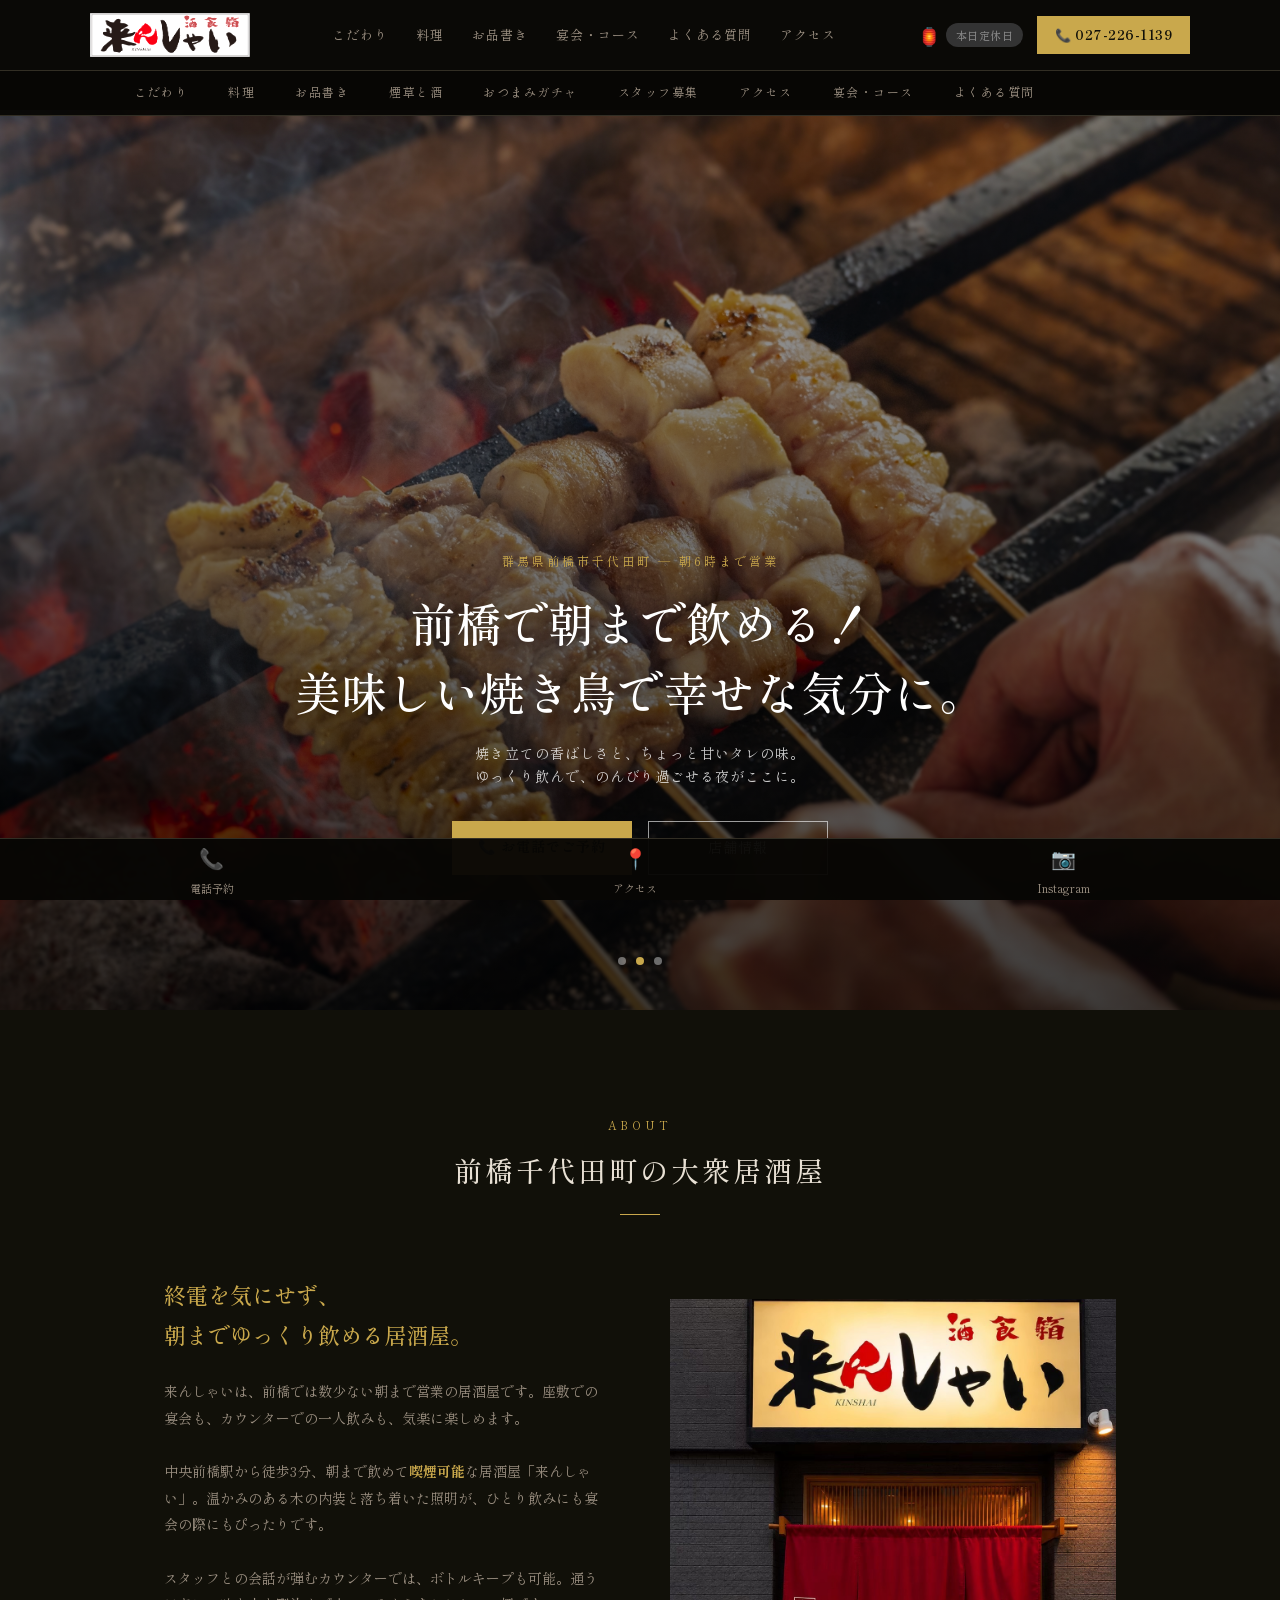
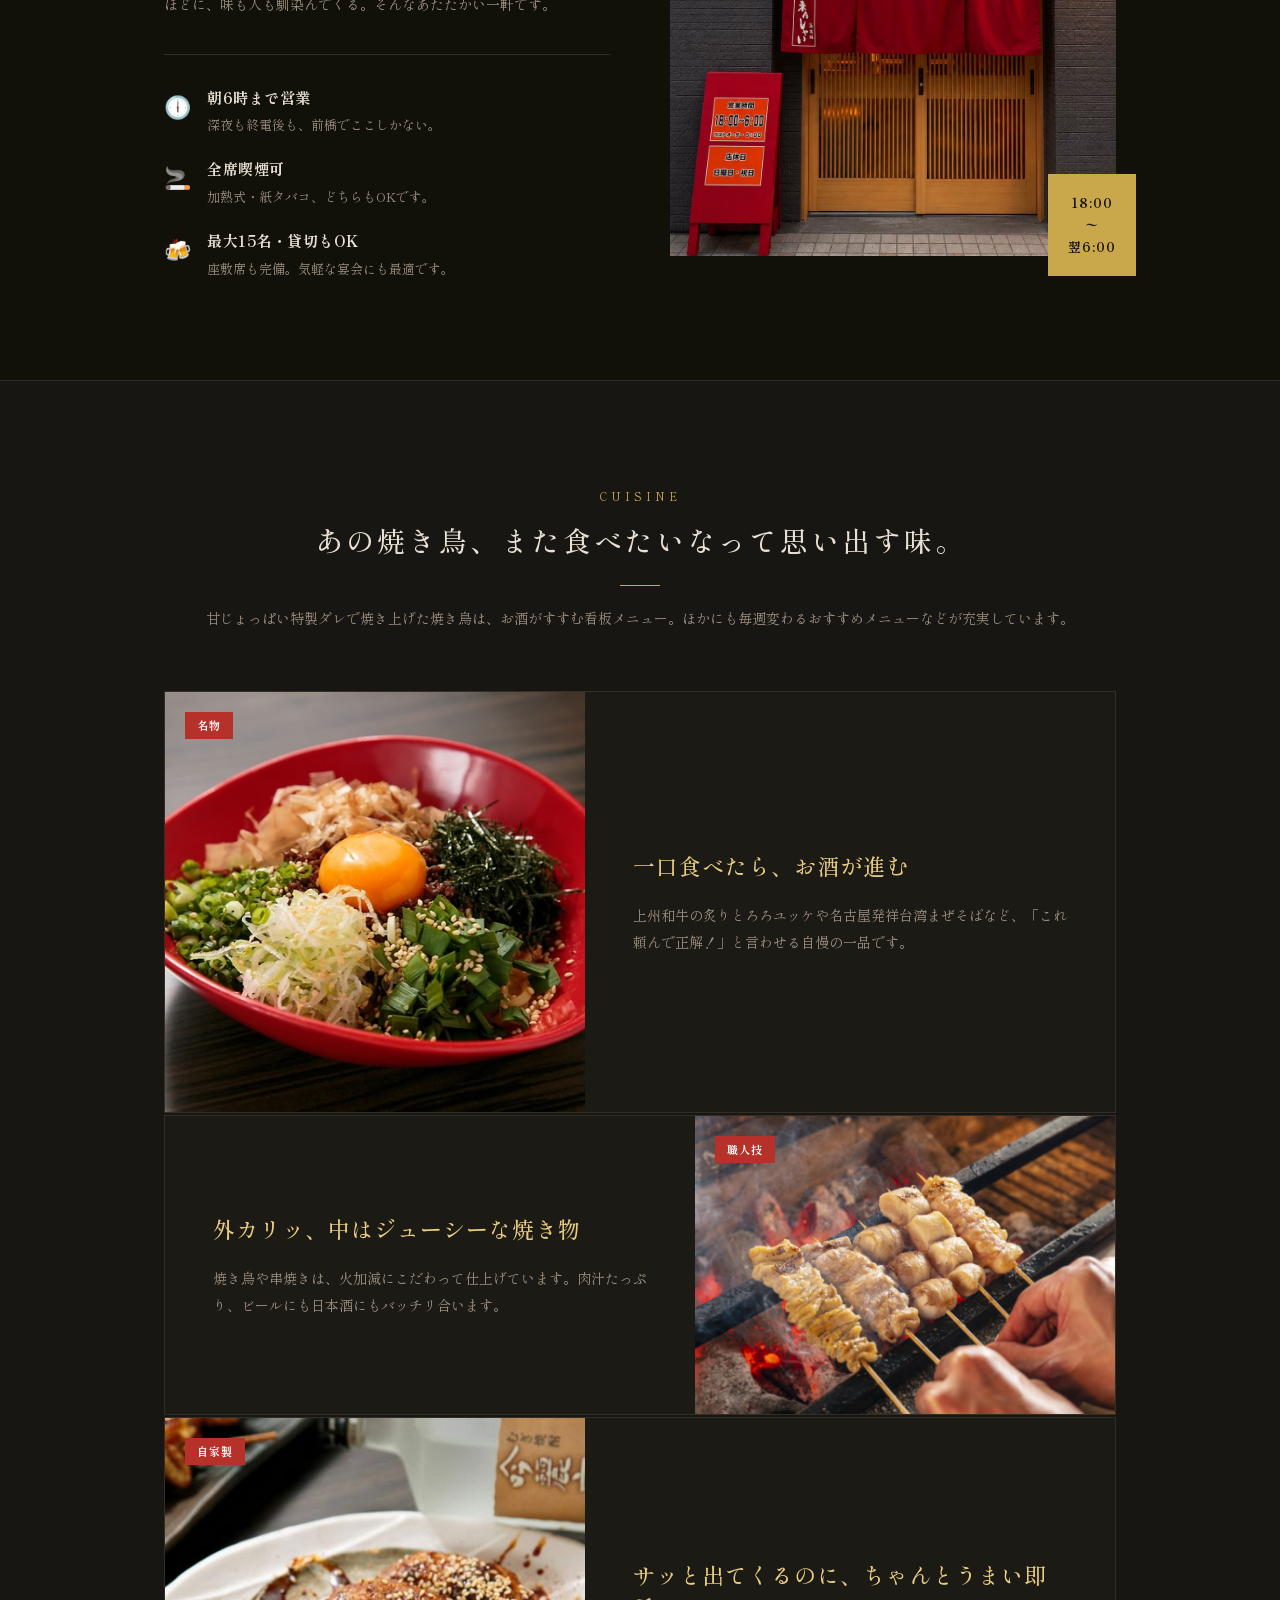
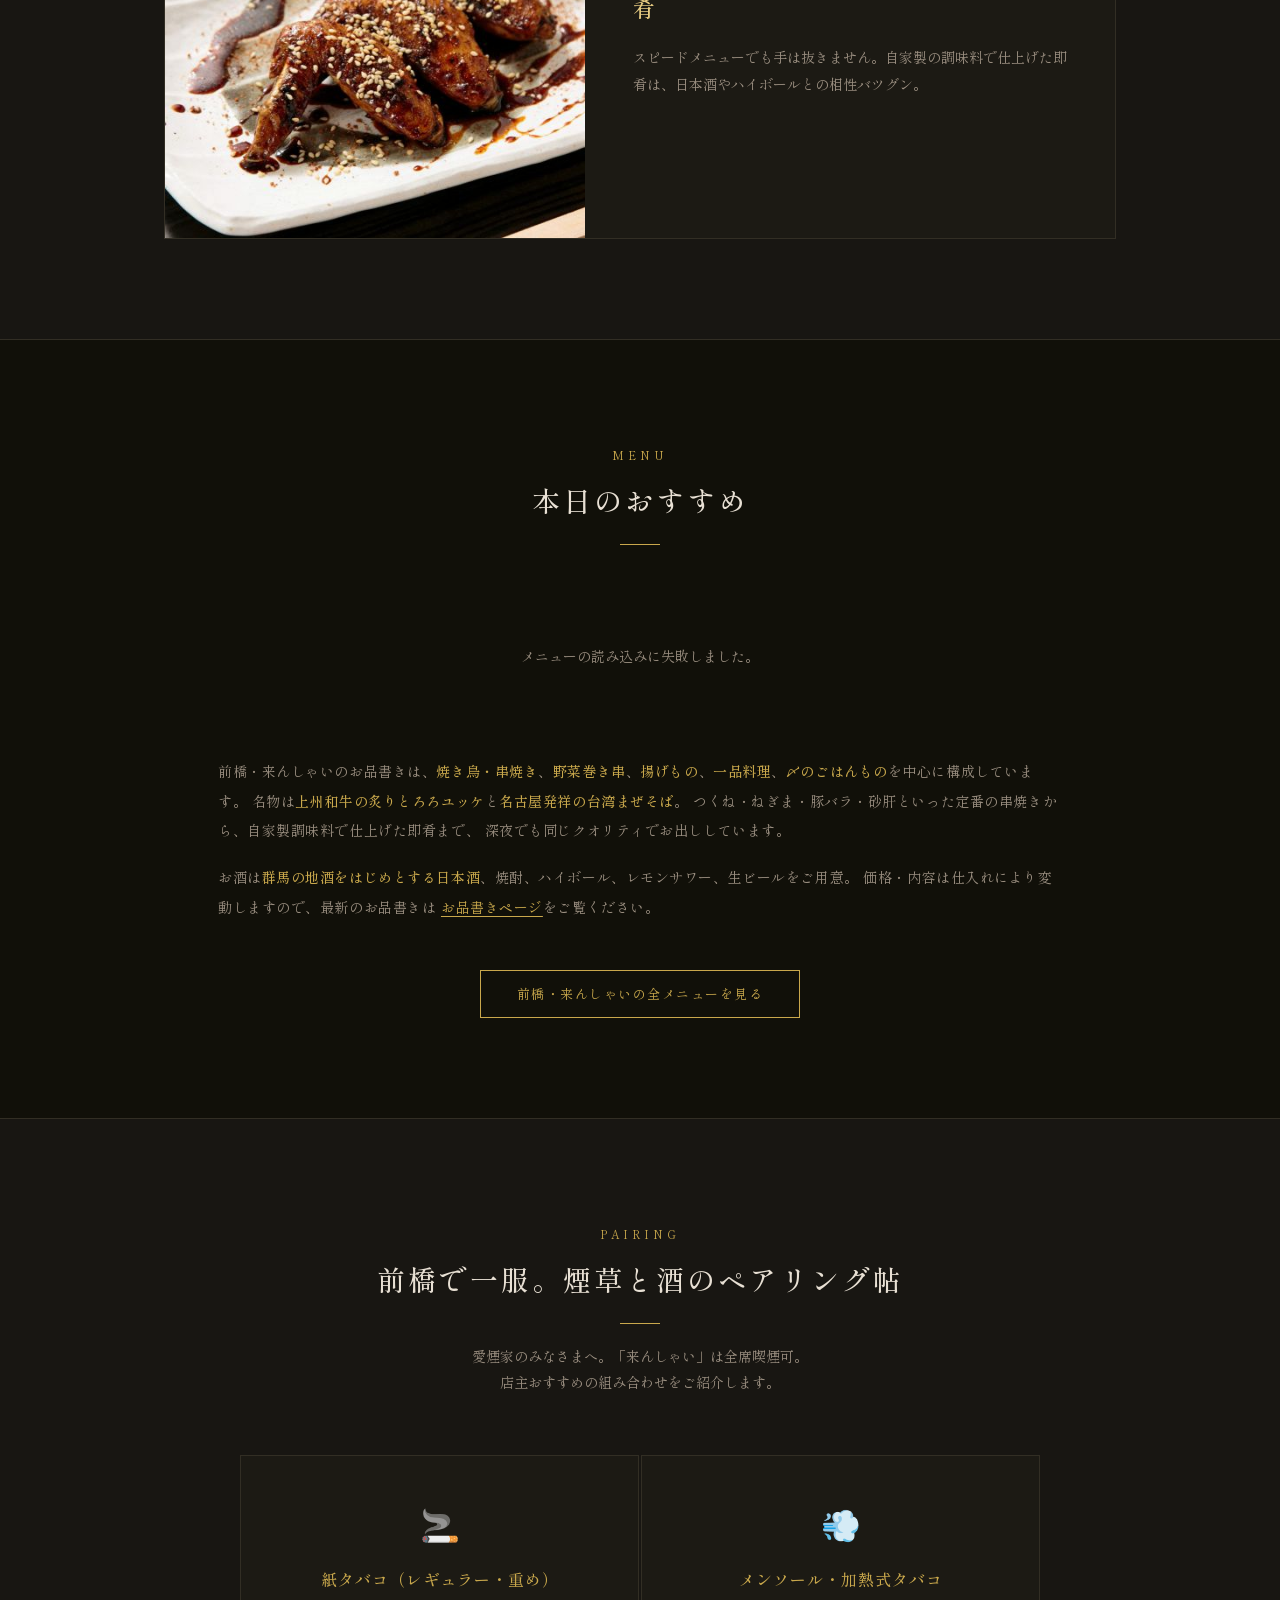
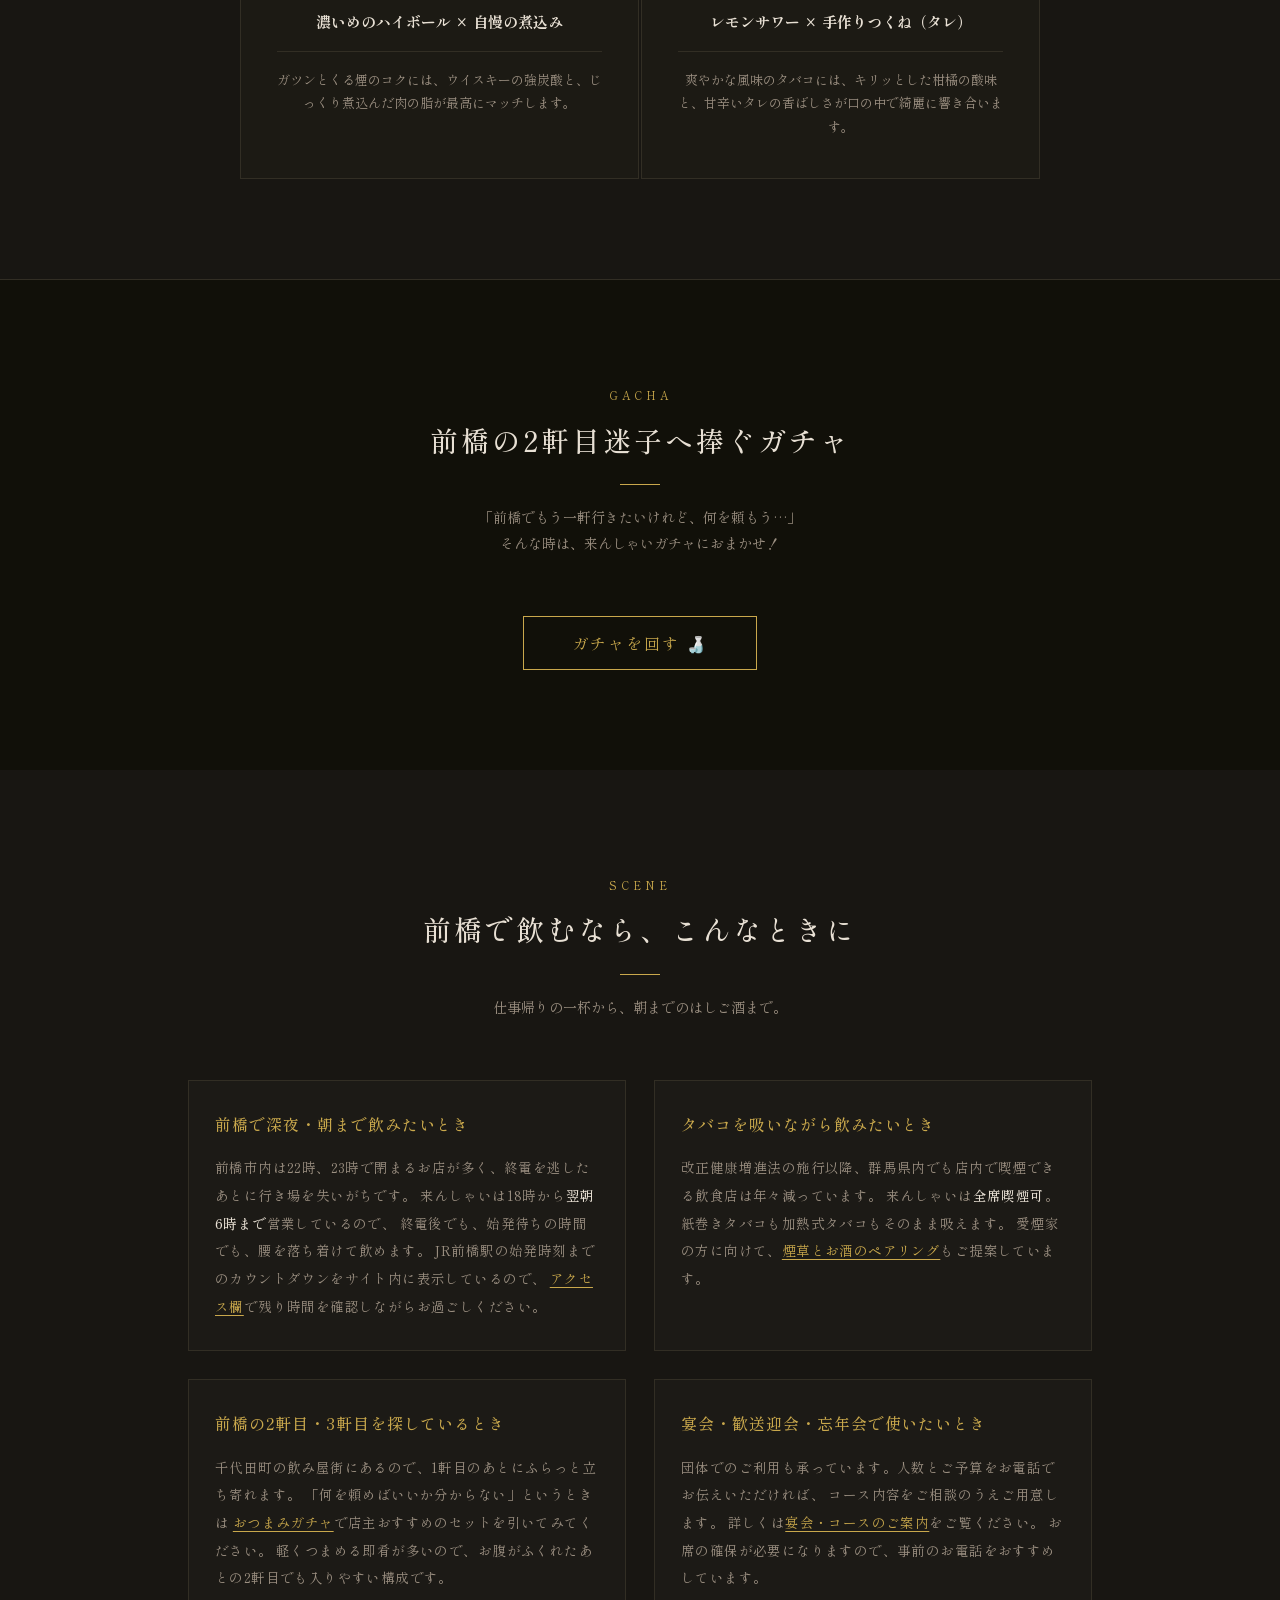
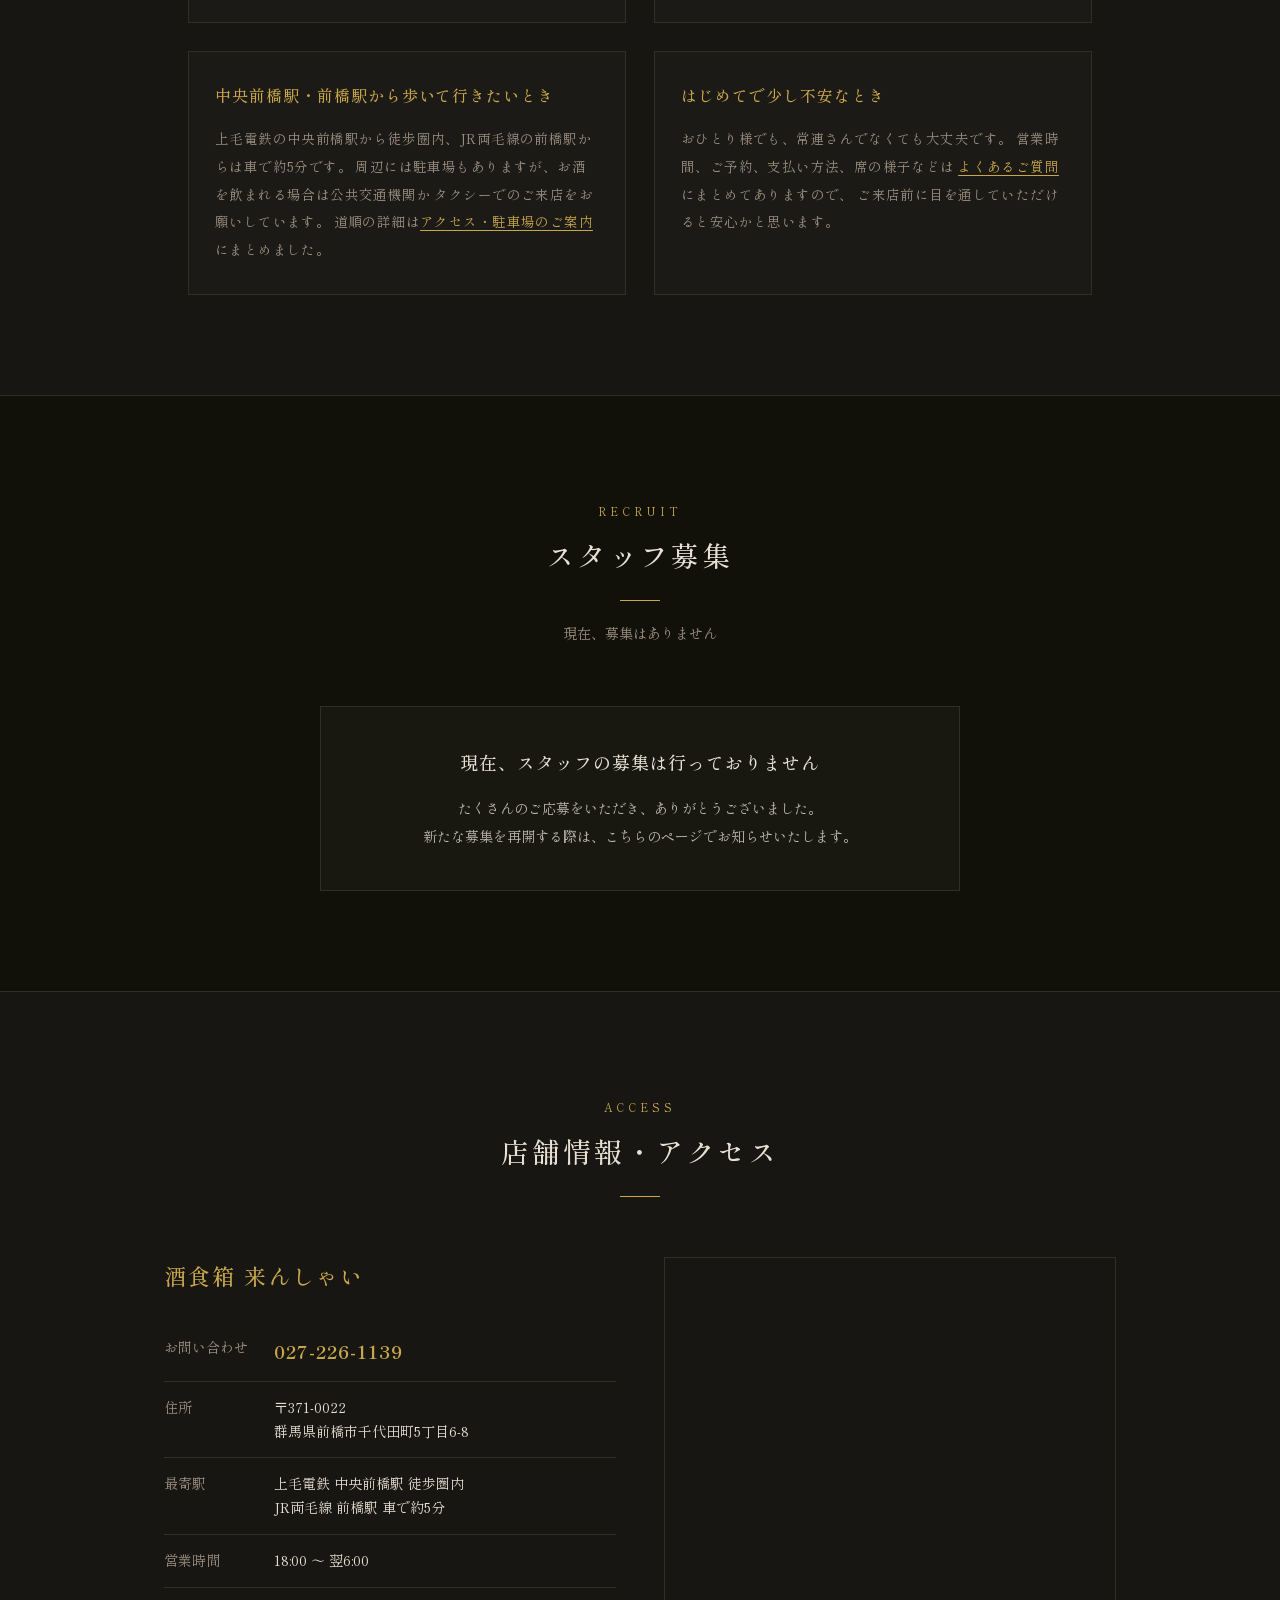
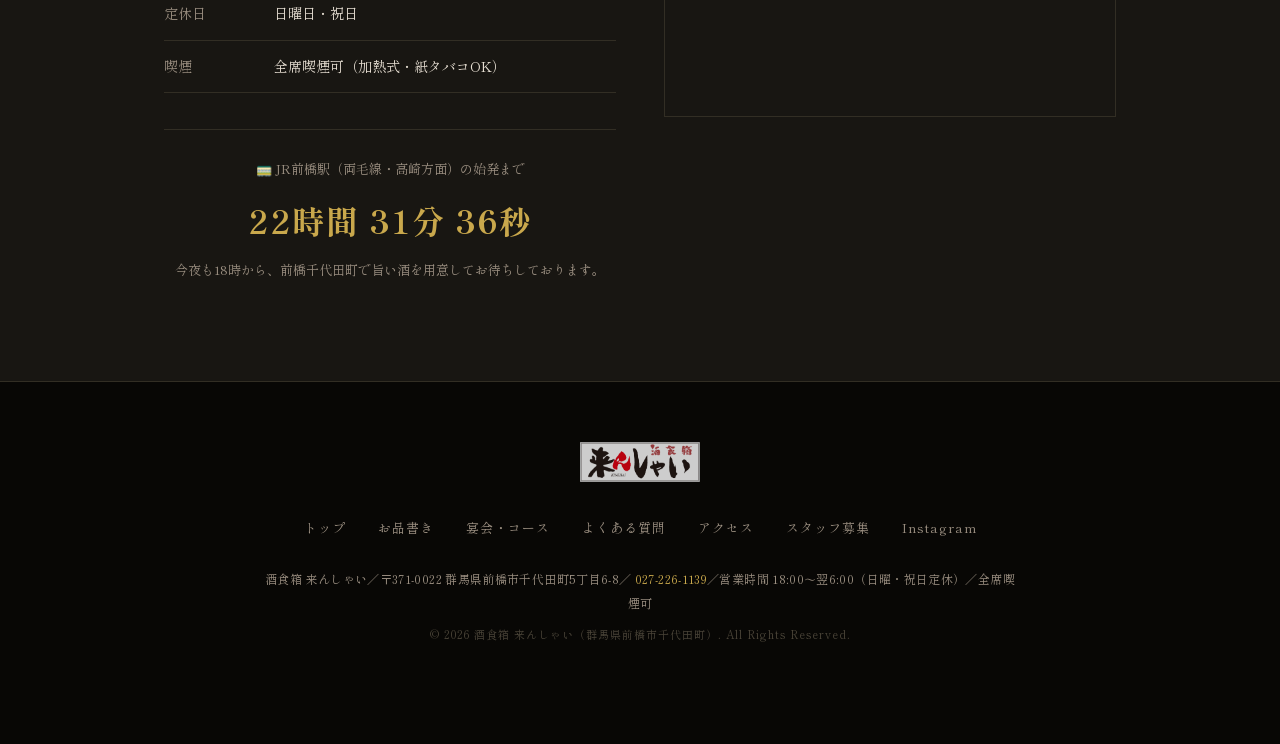
==== commit e170f881: "本文をkinsyai.comの文章に統一" ====
--- a/index.html
+++ b/index.html
@@ -65,7 +65,6 @@
         ],
         "logo": "https://maebashi1.github.io/kinsyai-maebashi/images/kinsyai-logo.jpg",
         "telephone": "+81-27-226-1139",
-        "priceRange": "¥2,000〜¥4,000",
         "currenciesAccepted": "JPY",
         "paymentAccepted": "現金, クレジットカード",
         "smokingAllowed": true,
@@ -216,8 +215,8 @@
         <div class="hero-overlay"></div>
         <div class="hero-content">
             <p class="hero-sub">群馬県前橋市千代田町 ― 朝6時まで営業</p>
-            <h1 class="hero-title">気軽に来て、<br>うまい酒とうまい飯。</h1>
-            <p class="hero-desc">前橋の居酒屋「酒食箱 来んしゃい」／中央前橋駅から徒歩圏内。全席喫煙可の大衆居酒屋。</p>
+            <h1 class="hero-title">前橋で朝まで飲める！<br>美味しい焼き鳥で幸せな気分に。</h1>
+            <p class="hero-desc">焼き立ての香ばしさと、ちょっと甘いタレの味。<br>ゆっくり飲んで、のんびり過ごせる夜がここに。</p>
             <div class="hero-btns">
                 <a href="tel:0272261139" class="btn-hero-primary">📞 お電話でご予約</a>
                 <a href="#access" class="btn-hero-secondary">店舗情報</a>
@@ -237,17 +236,17 @@
         <section id="concept" class="section-concept">
             <div class="inner">
                 <div class="section-header">
-                    <span class="section-label">CONCEPT</span>
+                    <span class="section-label">ABOUT</span>
                     <h2 class="section-title-jp">前橋千代田町の大衆居酒屋</h2>
                     <div class="section-divider"></div>
                 </div>
                 <div class="concept-layout">
                     <div class="concept-text">
-                        <p class="concept-lead">ワイワイ飲んで、うまいものを食べる。<br>それだけでいい居酒屋です。</p>
+                        <p class="concept-lead">終電を気にせず、<br>朝までゆっくり飲める居酒屋。</p>
                         <p class="concept-body">
-                            群馬県前橋市の中心街、千代田町で元気に営業中の「酒食箱 来んしゃい」です。<br>
-                            肩ひじ張らずにどうぞ。焼き鳥・串焼きから手料理まで、気軽に楽しめるメニューをそろえています。<br><br>
-                            前橋エリアでは貴重な<strong>全席喫煙可能（加熱式・紙タバコOK）</strong>。仕事帰りの1杯も、二軒目・三軒目のはしご酒も、終電後の一夜明けまで、みんなで盛り上がれます。
+                            来んしゃいは、前橋では数少ない朝まで営業の居酒屋です。座敷での宴会も、カウンターでの一人飲みも、気楽に楽しめます。<br><br>
+                            中央前橋駅から徒歩3分、朝まで飲めて<strong>喫煙可能</strong>な居酒屋「来んしゃい」。温かみのある木の内装と落ち着いた照明が、ひとり飲みにも宴会の際にもぴったりです。<br><br>
+                            スタッフとの会話が弾むカウンターでは、ボトルキープも可能。通うほどに、味も人も馴染んでくる。そんなあたたかい一軒です。
                         </p>
                         <div class="concept-features">
                             <div class="feature-item">
@@ -265,10 +264,10 @@
                                 </div>
                             </div>
                             <div class="feature-item">
-                                <span class="feature-icon">🍶</span>
+                                <span class="feature-icon">🍻</span>
                                 <div>
-                                    <strong>日本酒・焼酎そろってます</strong>
-                                    <p>群馬の地酒から全国の日本酒まで。</p>
+                                    <strong>最大15名・貸切もOK</strong>
+                                    <p>座敷席も完備。気軽な宴会にも最適です。</p>
                                 </div>
                             </div>
                         </div>
@@ -290,9 +289,9 @@
             <div class="inner">
                 <div class="section-header">
                     <span class="section-label">CUISINE</span>
-                    <h2 class="section-title-jp">うまいもんは、夜中でもうまい。</h2>
+                    <h2 class="section-title-jp">あの焼き鳥、また食べたいなって思い出す味。</h2>
                     <div class="section-divider"></div>
-                    <p class="section-sub">朝6時まで、同じクオリティで作り続けます。</p>
+                    <p class="section-sub">甘じょっぱい特製ダレで焼き上げた焼き鳥は、お酒がすすむ看板メニュー。ほかにも毎週変わるおすすめメニューなどが充実しています。</p>
                 </div>
 
                 <div class="dish-list">
@@ -353,7 +352,6 @@
                     </p>
                     <p>
                         お酒は<strong>群馬の地酒をはじめとする日本酒</strong>、焼酎、ハイボール、レモンサワー、生ビールをご用意。
-                        ご予算の目安はお一人あたり2,000円〜4,000円程度です。
                         価格・内容は仕入れにより変動しますので、最新のお品書きは
                         <a href="menu.html">お品書きページ</a>をご覧ください。
                     </p>
@@ -477,7 +475,7 @@
                         <h3>はじめてで少し不安なとき</h3>
                         <p>
                             おひとり様でも、常連さんでなくても大丈夫です。
-                            予算の目安、支払い方法、席の様子、お子様連れの可否などは
+                            営業時間、ご予約、支払い方法、席の様子などは
                             <a href="faq.html">よくあるご質問</a>にまとめてありますので、
                             ご来店前に目を通していただけると安心かと思います。
                         </p>
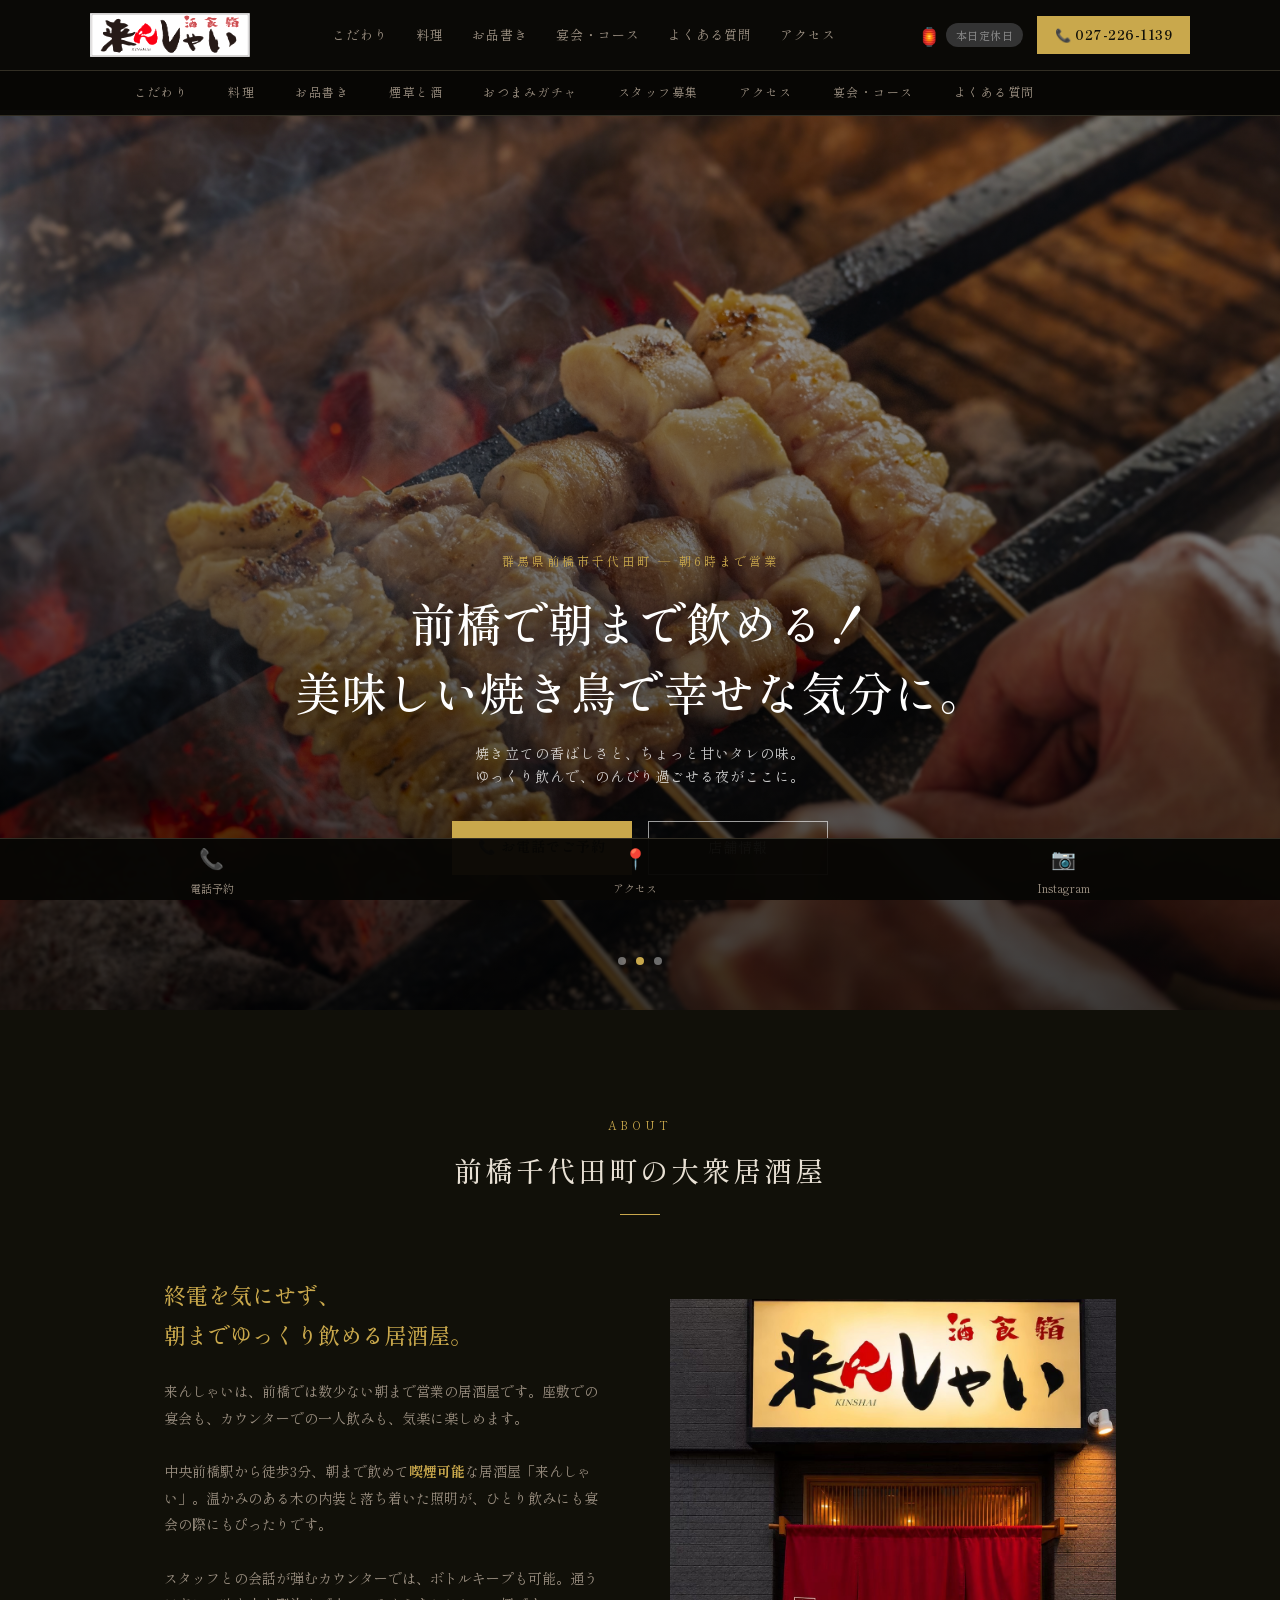
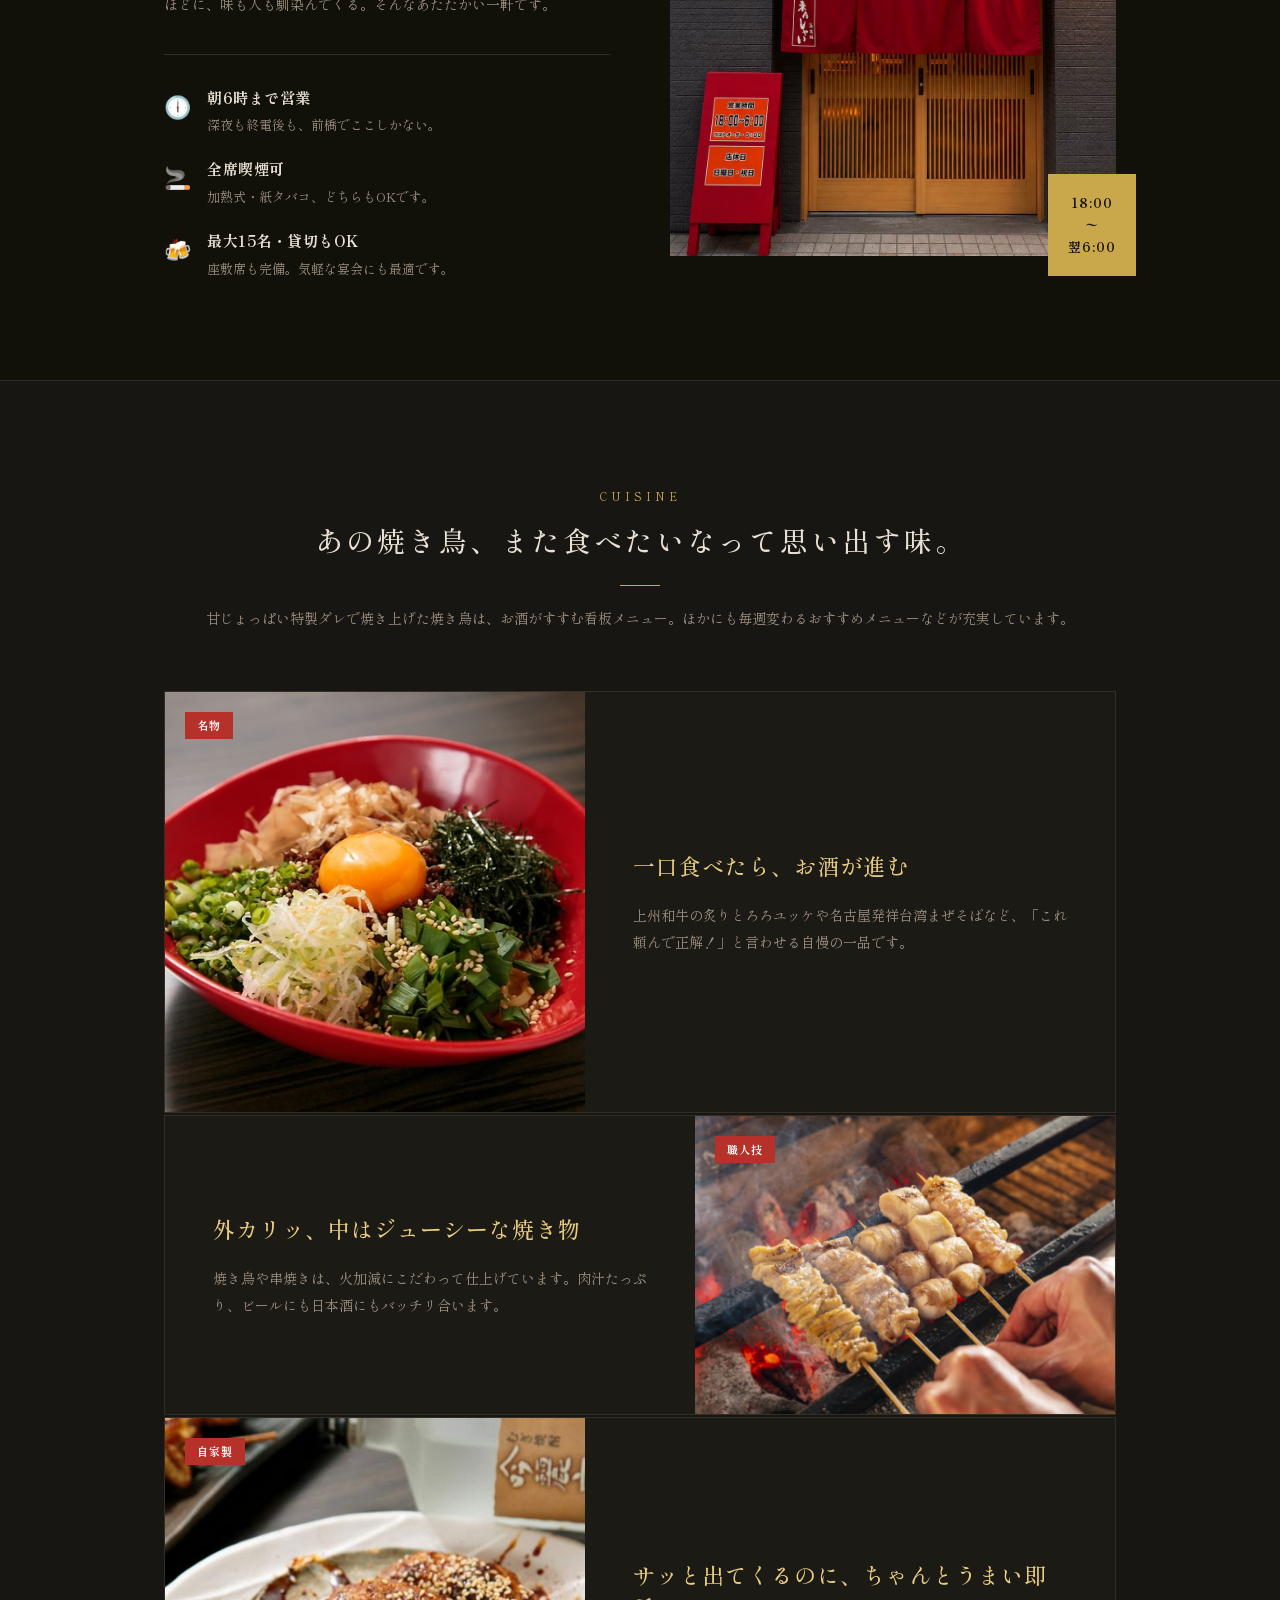
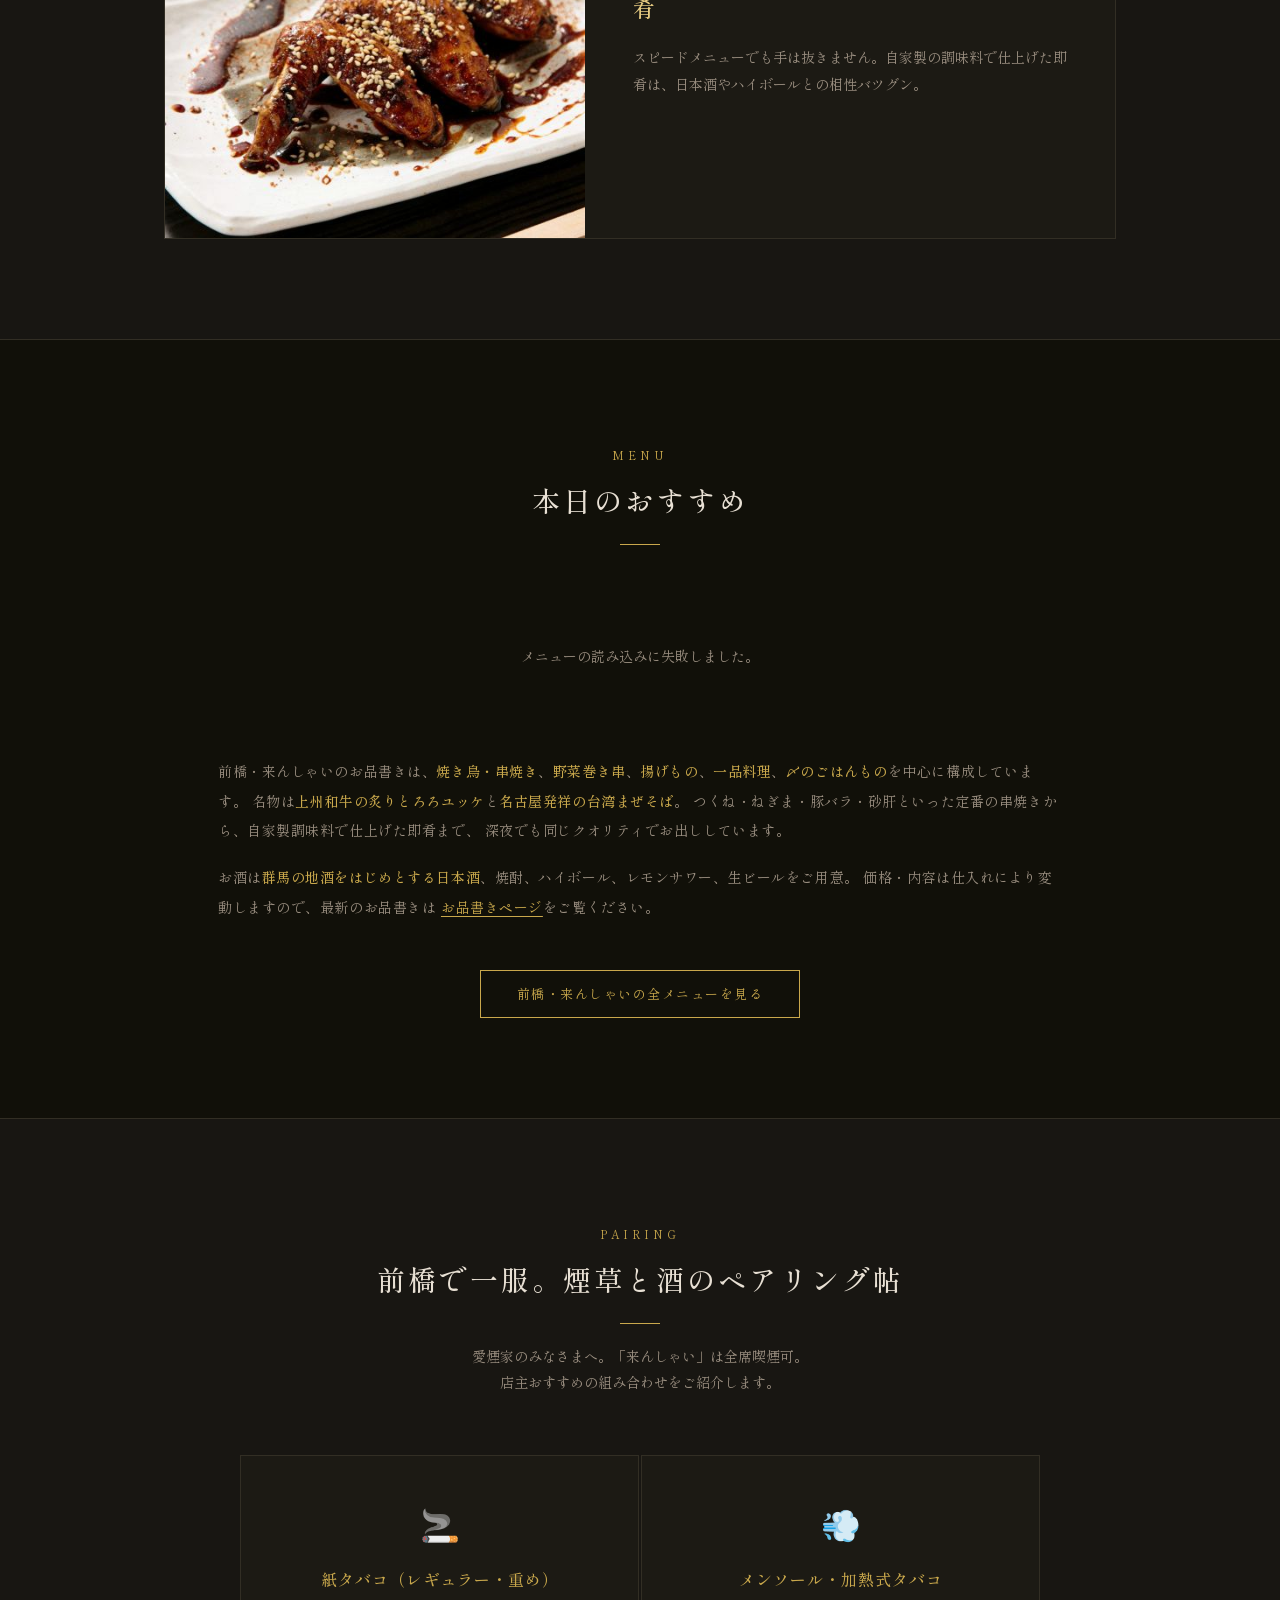
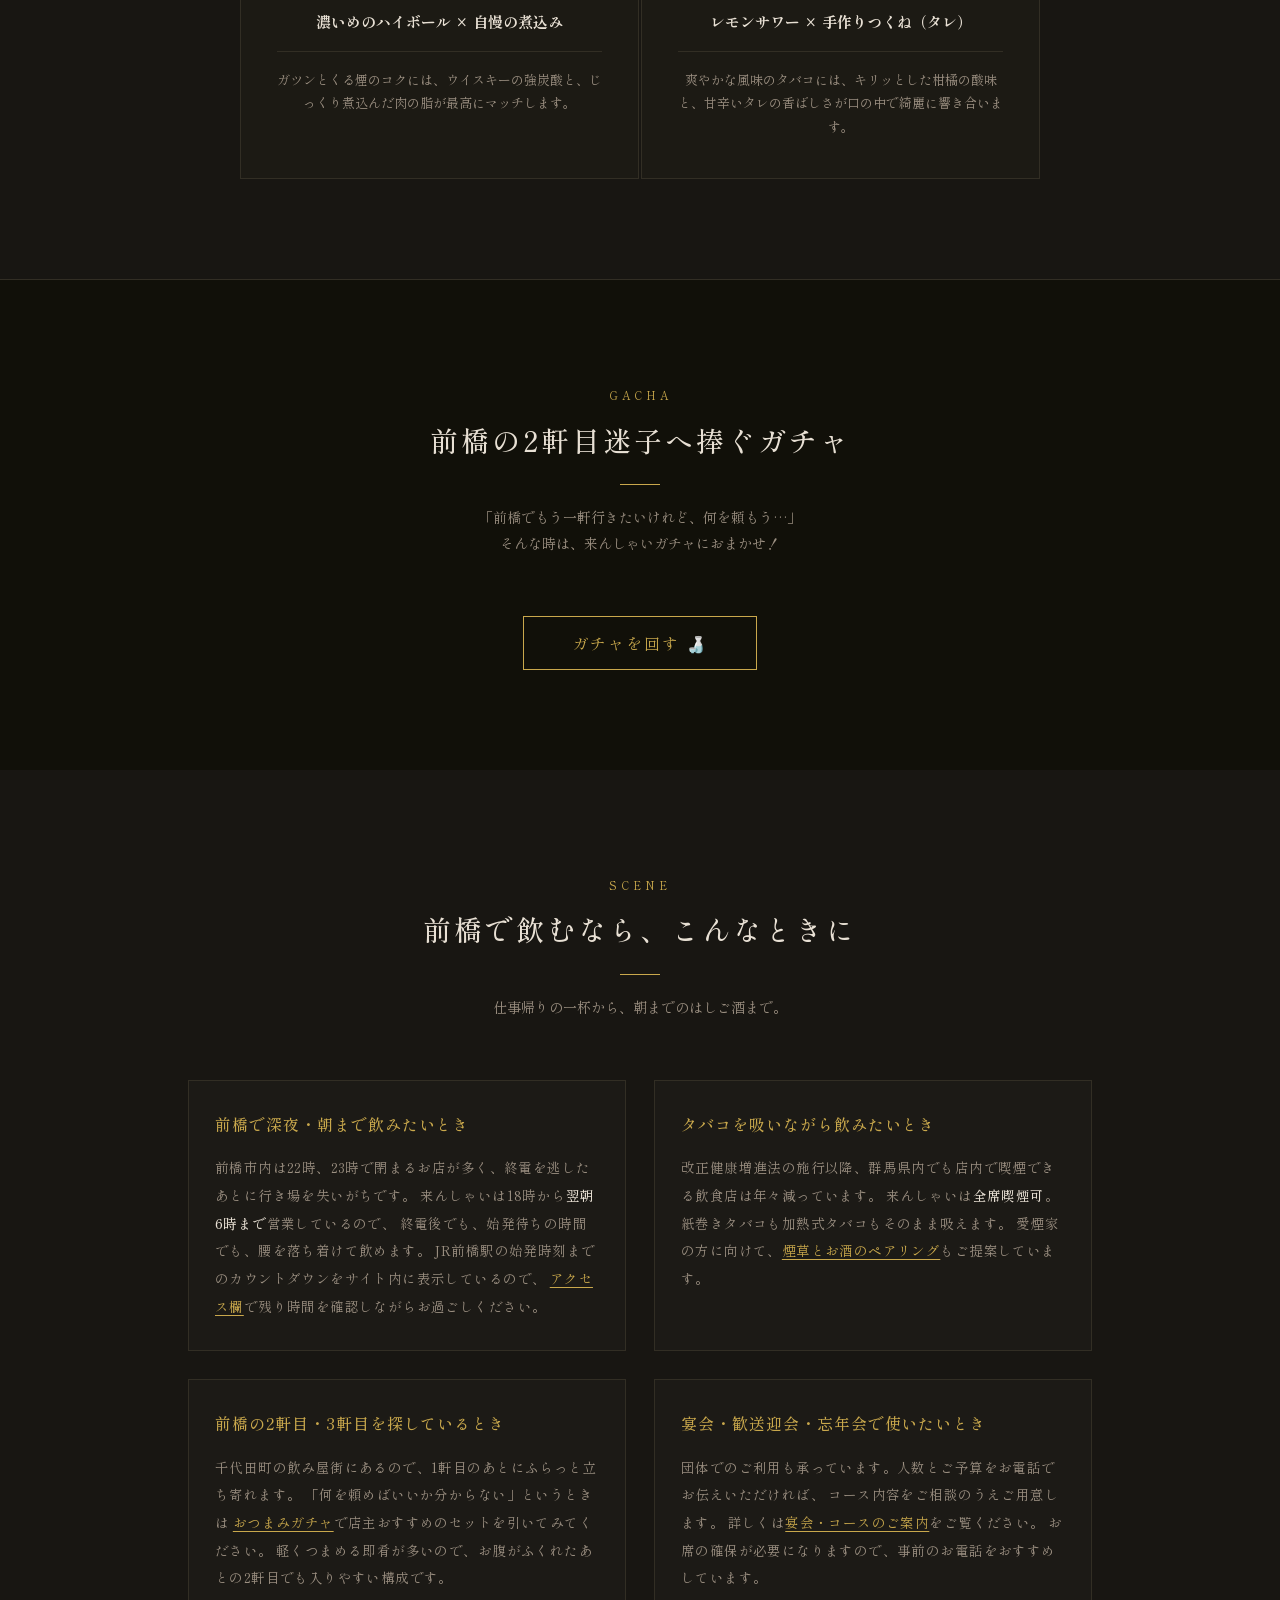
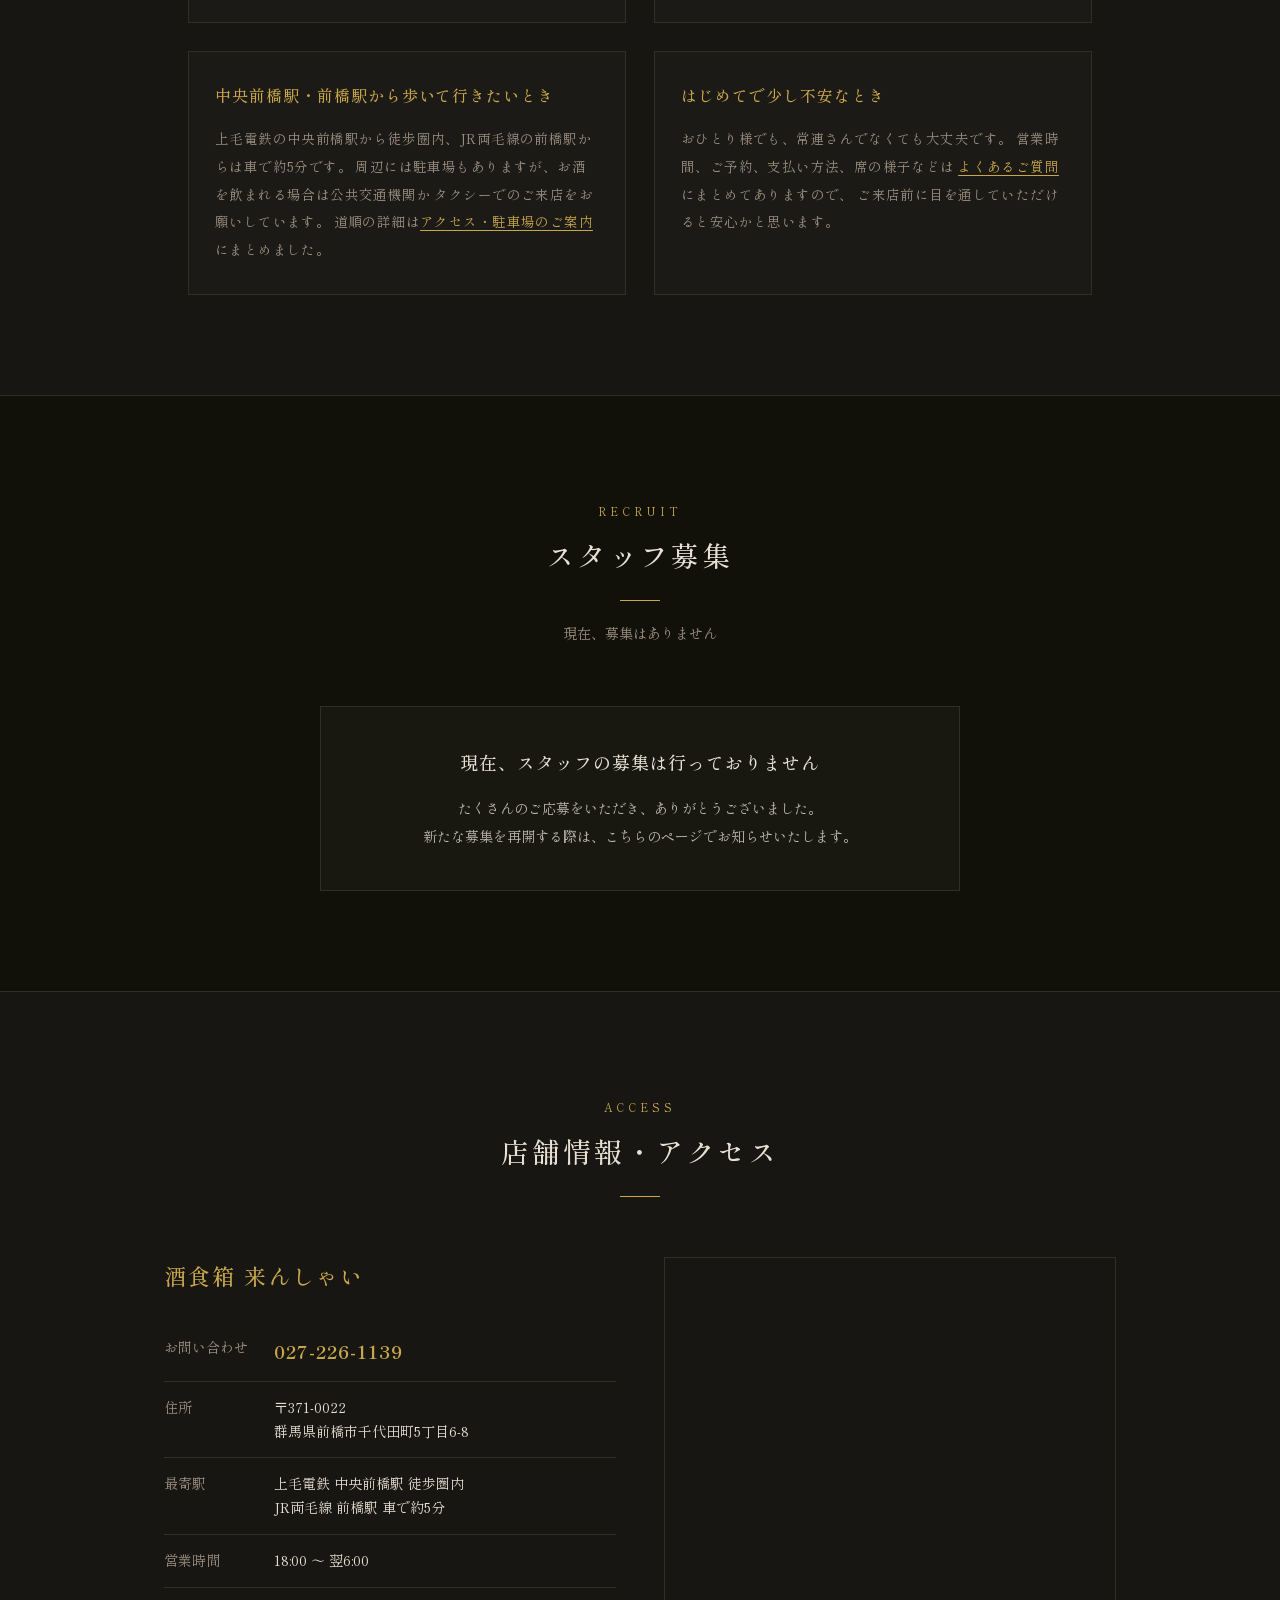
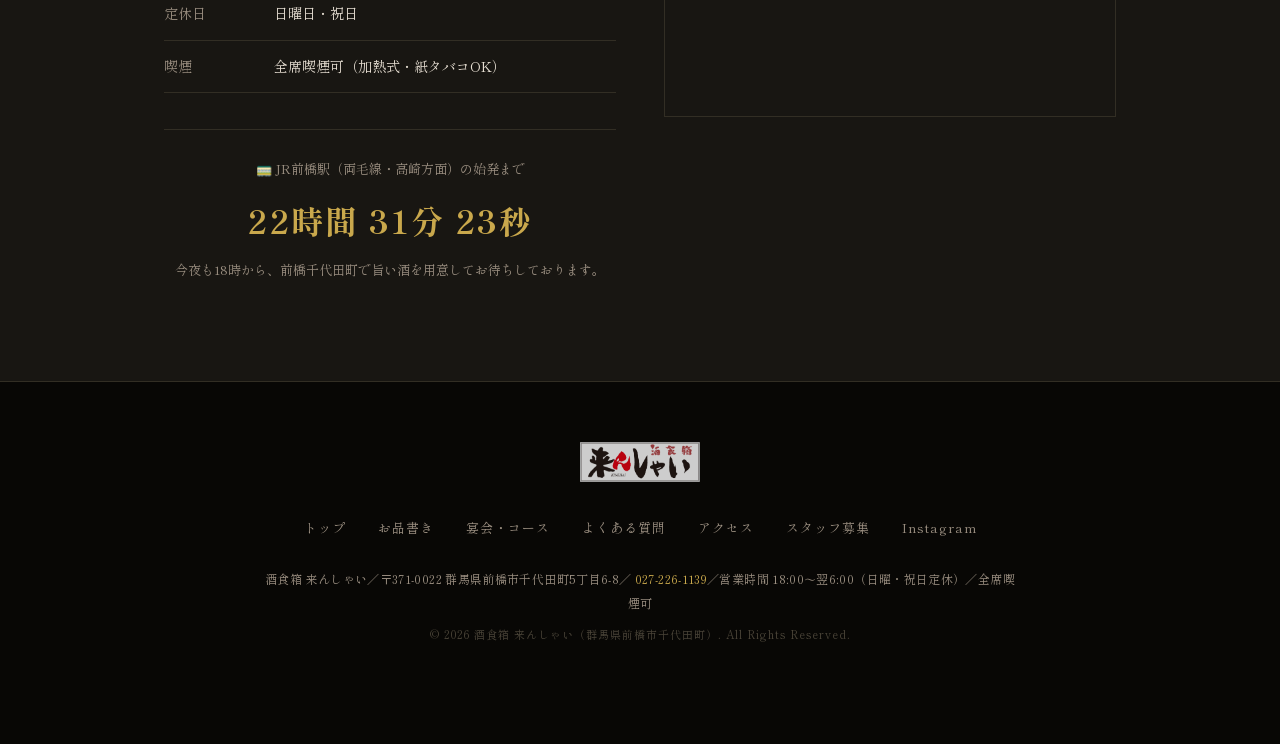
==== commit cfb7698b: "スマホでのヒーロー見出しの改行位置を調整" ====
--- a/index.html
+++ b/index.html
@@ -215,7 +215,7 @@
         <div class="hero-overlay"></div>
         <div class="hero-content">
             <p class="hero-sub">群馬県前橋市千代田町 ― 朝6時まで営業</p>
-            <h1 class="hero-title">前橋で朝まで飲める！<br>美味しい焼き鳥で幸せな気分に。</h1>
+            <h1 class="hero-title">前橋で朝まで飲める！<br>美味しい焼き鳥で<br class="br-sp">幸せな気分に。</h1>
             <p class="hero-desc">焼き立ての香ばしさと、ちょっと甘いタレの味。<br>ゆっくり飲んで、のんびり過ごせる夜がここに。</p>
             <div class="hero-btns">
                 <a href="tel:0272261139" class="btn-hero-primary">📞 お電話でご予約</a>
--- a/style.css
+++ b/style.css
@@ -249,6 +249,11 @@
     line-height: 1.5;
     margin-bottom: 16px;
     text-shadow: 0 2px 20px rgba(0,0,0,0.5);
+}
+
+/* スマホでのみ有効になる改行 */
+.br-sp {
+    display: none;
 }
 
 .hero-desc {
@@ -1204,9 +1209,13 @@
         margin-bottom: 10px;
     }
 
+    .br-sp {
+        display: inline;
+    }
+
     .hero-title {
-        font-size: 24px;
-        letter-spacing: 1px;
+        font-size: 23px;
+        letter-spacing: 0.5px;
         margin-bottom: 10px;
     }
 
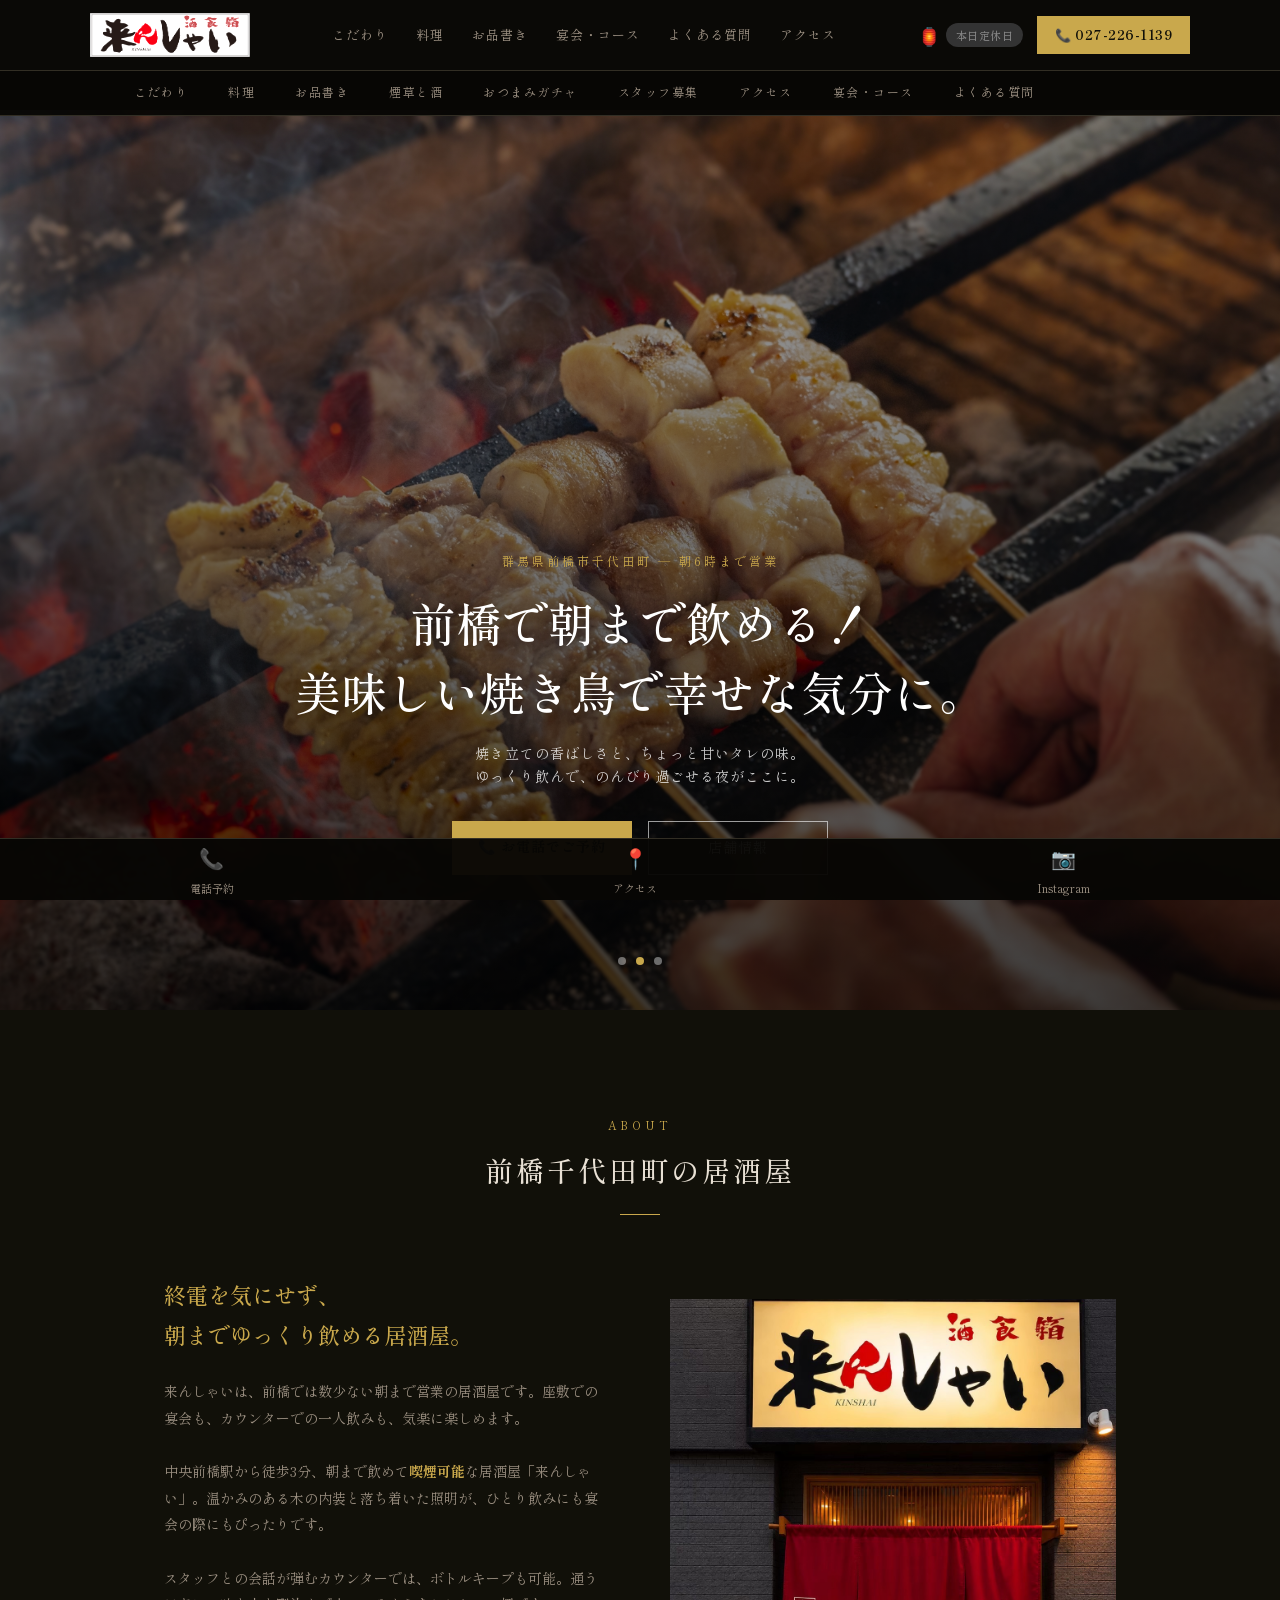
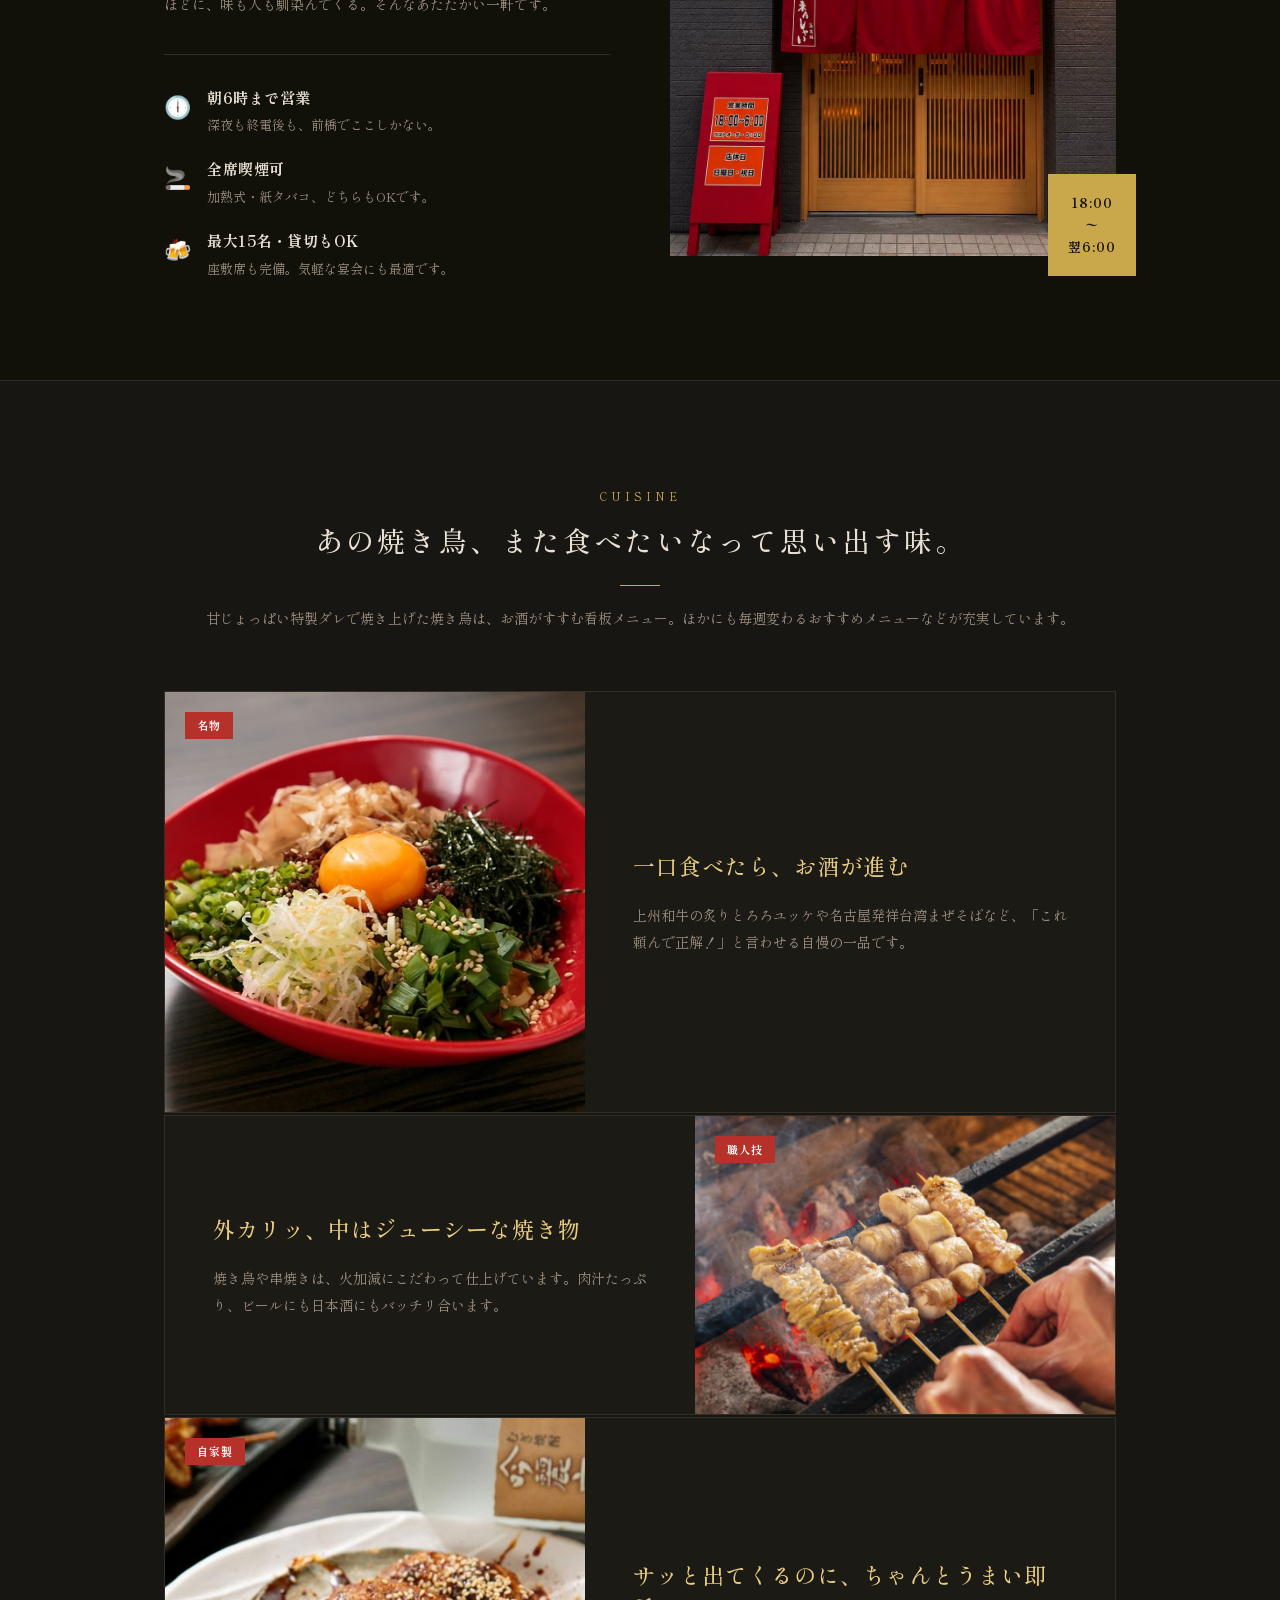
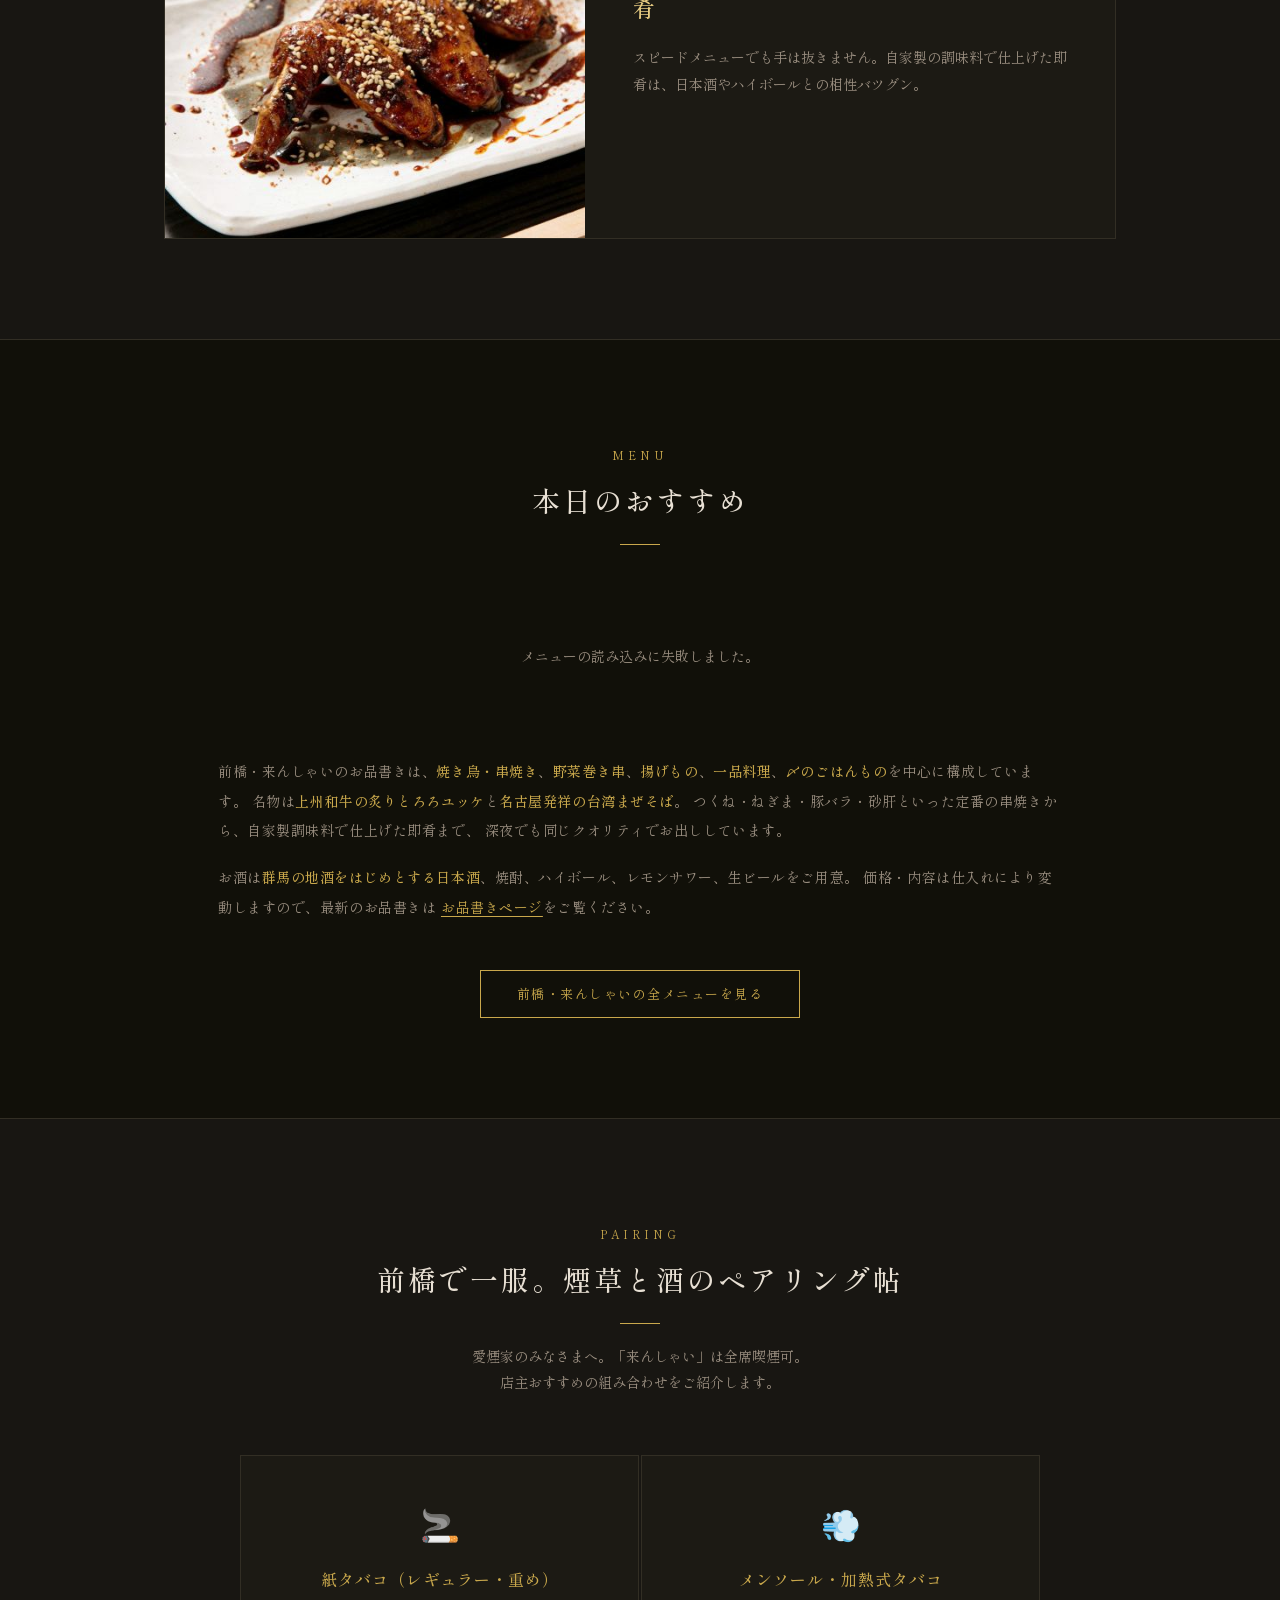
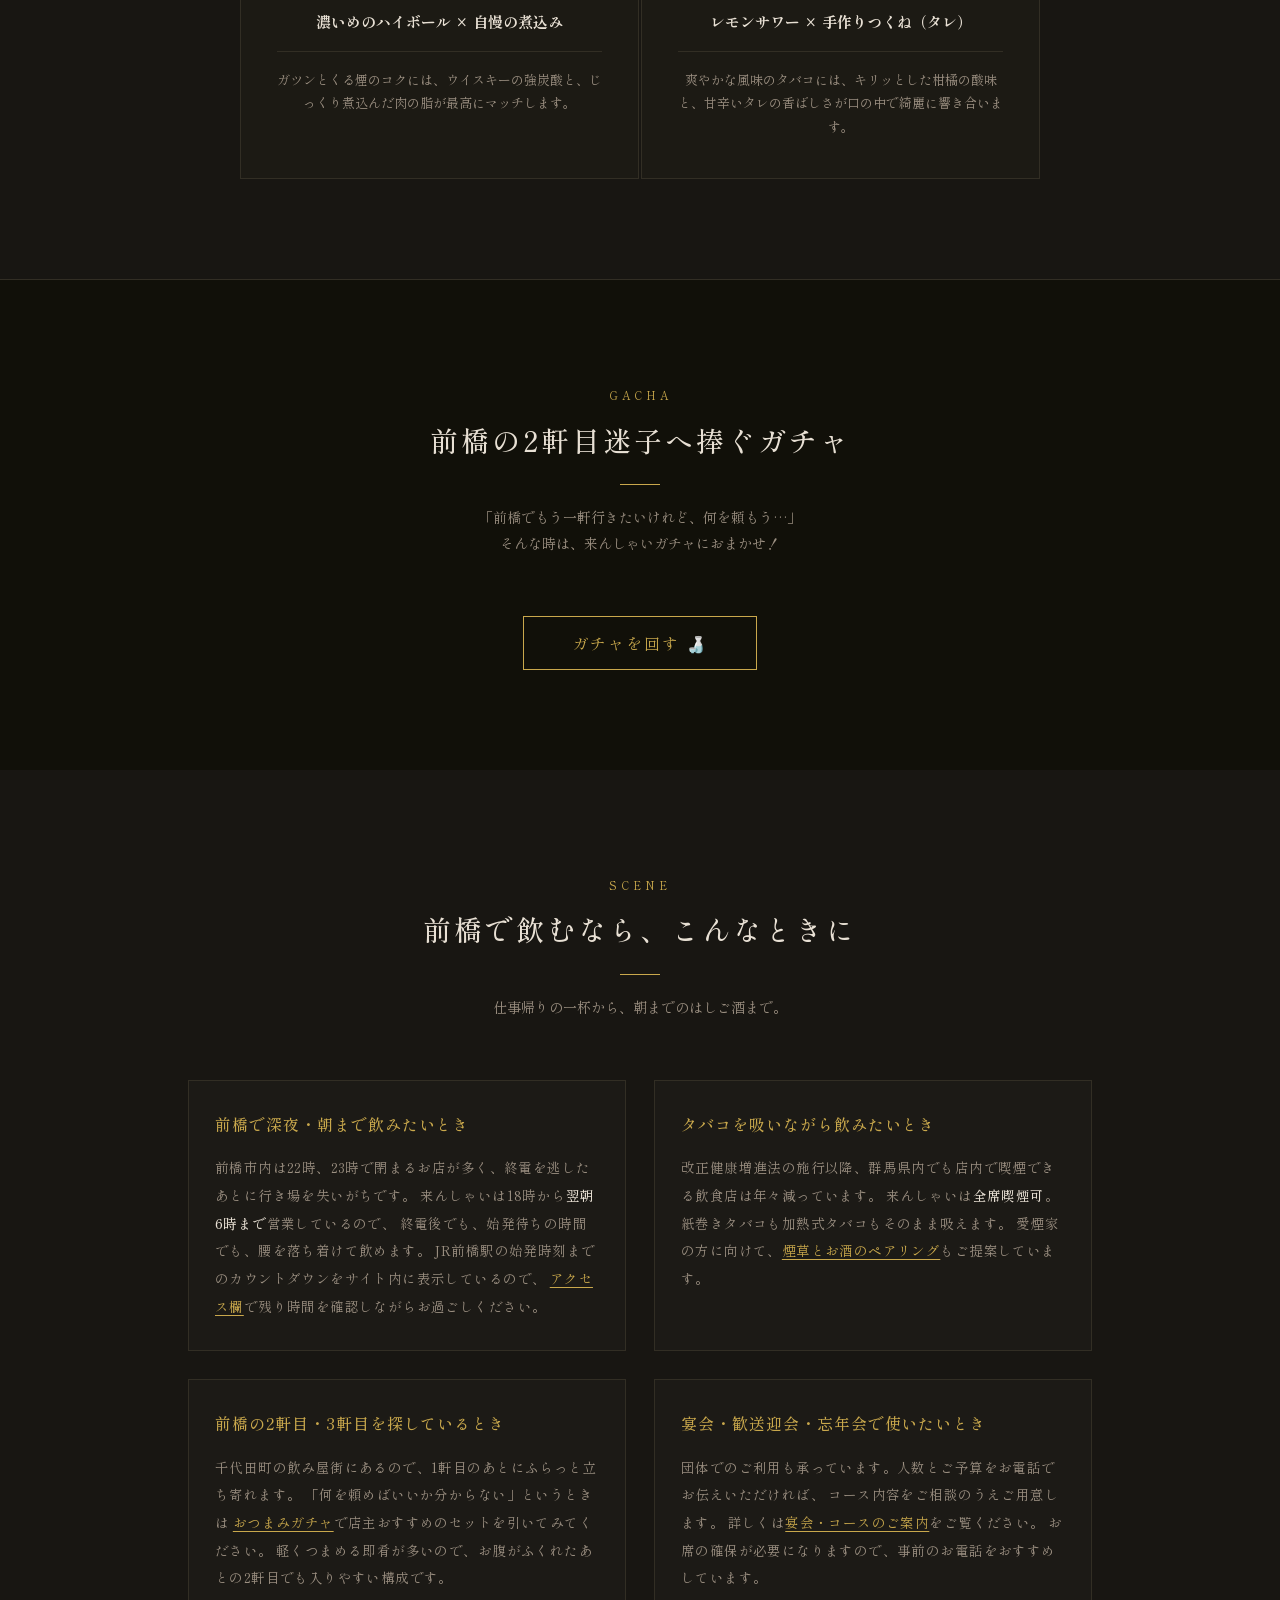
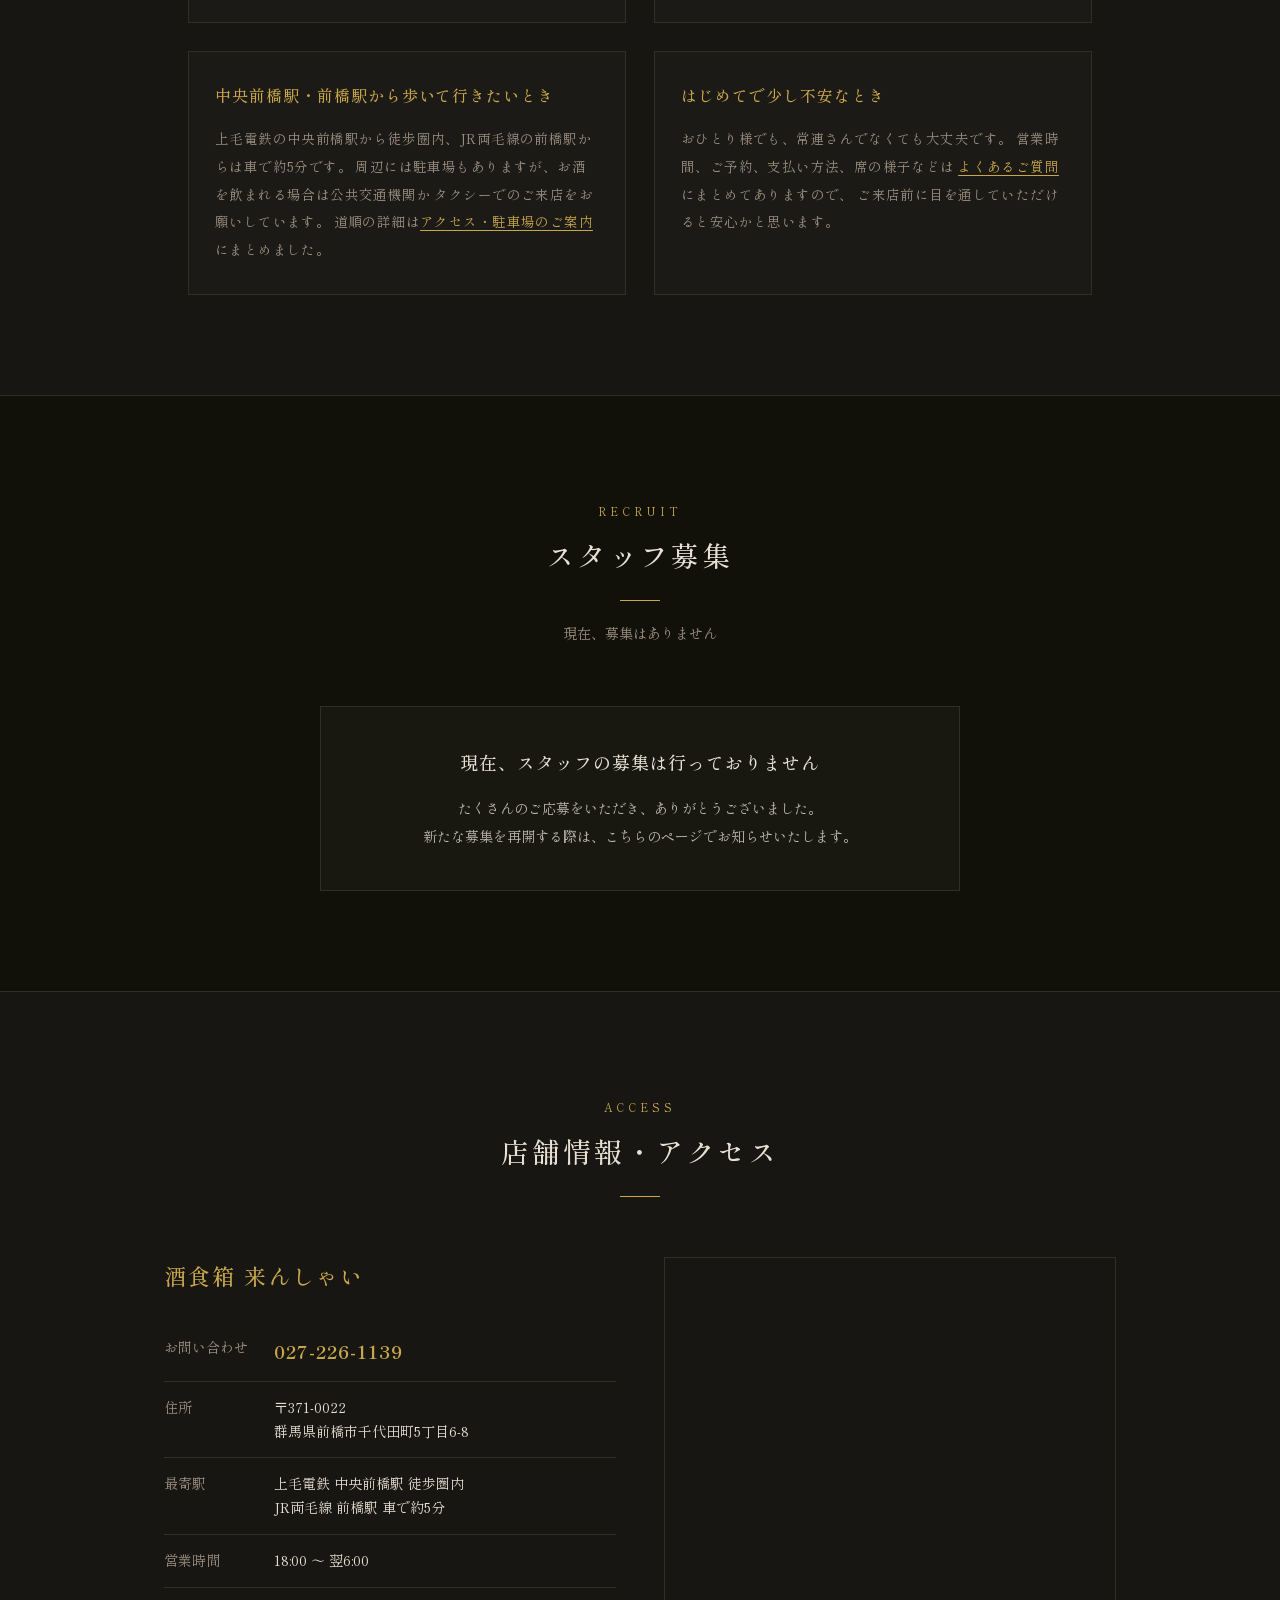
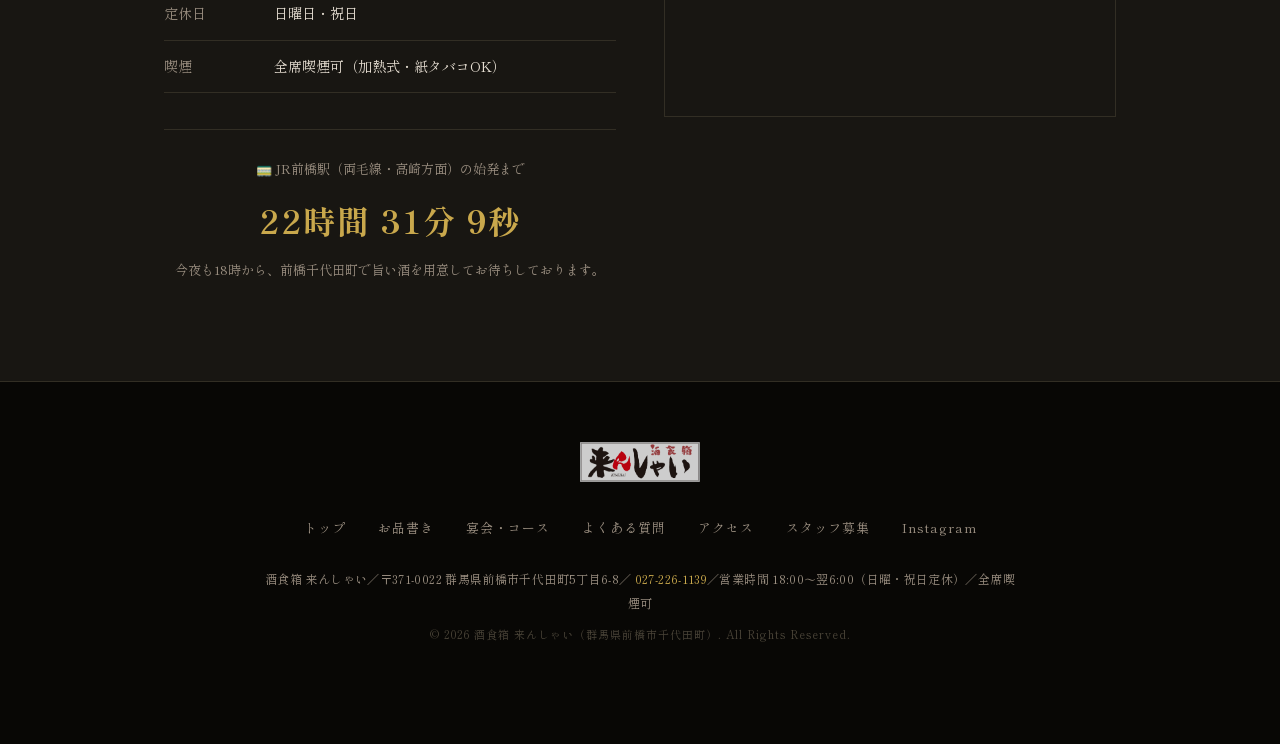
==== commit f75845b3: "大衆居酒屋・庶民派という表現を削除" ====
--- a/index.html
+++ b/index.html
@@ -6,7 +6,7 @@
 
     <!-- ========== SEO 基本 ========== -->
     <title>酒食箱 来んしゃい｜前橋の居酒屋 深夜6時まで・全席喫煙可</title>
-    <meta name="description" content="群馬県前橋市千代田町の大衆居酒屋「酒食箱 来んしゃい」。気軽に来てワイワイ飲める、前橋の庶民派居酒屋。朝6時まで営業・全席喫煙可。焼き鳥・串焼きから手料理まで。中央前橋駅徒歩圏内。2軒目・3軒目にも最適。">
+    <meta name="description" content="群馬県前橋市千代田町の居酒屋「酒食箱 来んしゃい」。前橋で朝まで飲める、焼き鳥がおいしい居酒屋。朝6時まで営業・全席喫煙可。焼き鳥・串焼きから手料理まで。中央前橋駅から徒歩3分。2軒目・3軒目にも最適。">
     <meta name="keywords" content="前橋 居酒屋,前橋 深夜営業,前橋 喫煙可,群馬 居酒屋,千代田町 居酒屋,来んしゃい,酒食箱,前橋 日本酒,前橋 2軒目,中央前橋 居酒屋">
     <meta name="author" content="酒食箱 来んしゃい">
     <meta name="robots" content="index, follow, max-image-preview:large, max-snippet:-1">
@@ -24,7 +24,7 @@
     <meta property="og:site_name" content="酒食箱 来んしゃい">
     <meta property="og:type" content="restaurant">
     <meta property="og:title" content="酒食箱 来んしゃい｜前橋の居酒屋 深夜6時まで・全席喫煙可">
-    <meta property="og:description" content="群馬県前橋市千代田町の大衆居酒屋。気軽に来てワイワイ飲める、前橋の庶民派居酒屋。朝6時まで営業・全席喫煙可。">
+    <meta property="og:description" content="群馬県前橋市千代田町の居酒屋。前橋で朝まで飲める、焼き鳥がおいしい居酒屋。朝6時まで営業・全席喫煙可。">
     <meta property="og:url" content="https://maebashi1.github.io/kinsyai-maebashi/">
     <meta property="og:image" content="https://maebashi1.github.io/kinsyai-maebashi/images/hero1.jpg">
     <meta property="og:image:width" content="1200">
@@ -34,7 +34,7 @@
     <!-- ========== Twitter Card ========== -->
     <meta name="twitter:card" content="summary_large_image">
     <meta name="twitter:title" content="酒食箱 来んしゃい｜前橋の居酒屋 深夜6時まで・全席喫煙可">
-    <meta name="twitter:description" content="群馬県前橋市千代田町の大衆居酒屋。気軽に飲んでワイワイ食べる。朝6時まで営業・全席喫煙可。">
+    <meta name="twitter:description" content="群馬県前橋市千代田町の居酒屋。気軽に飲んでワイワイ食べる。朝6時まで営業・全席喫煙可。">
     <meta name="twitter:image" content="https://maebashi1.github.io/kinsyai-maebashi/images/hero1.jpg">
 
     <!-- ========== 構造化データ（schema.org） ========== -->
@@ -56,7 +56,7 @@
         "@id": "https://maebashi1.github.io/kinsyai-maebashi/#restaurant",
         "name": "酒食箱 来んしゃい",
         "alternateName": ["来んしゃい", "しゅしょくばこ きんしゃい"],
-        "description": "群馬県前橋市千代田町の大衆居酒屋「酒食箱 来んしゃい」。18時から翌朝6時まで営業、全席喫煙可（加熱式・紙タバコOK）。焼き鳥・串焼き・上州和牛の炙りとろろユッケ・名古屋発祥台湾まぜそばなど。中央前橋駅から徒歩圏内で、前橋の2軒目・3軒目にも最適です。",
+        "description": "群馬県前橋市千代田町の居酒屋「酒食箱 来んしゃい」。18時から翌朝6時まで営業、全席喫煙可（加熱式・紙タバコOK）。焼き鳥・串焼き・上州和牛の炙りとろろユッケ・名古屋発祥台湾まぜそばなど。中央前橋駅から徒歩圏内で、前橋の2軒目・3軒目にも最適です。",
         "url": "https://maebashi1.github.io/kinsyai-maebashi/",
         "image": [
           "https://maebashi1.github.io/kinsyai-maebashi/images/hero1.jpg",
@@ -237,7 +237,7 @@
             <div class="inner">
                 <div class="section-header">
                     <span class="section-label">ABOUT</span>
-                    <h2 class="section-title-jp">前橋千代田町の大衆居酒屋</h2>
+                    <h2 class="section-title-jp">前橋千代田町の居酒屋</h2>
                     <div class="section-divider"></div>
                 </div>
                 <div class="concept-layout">
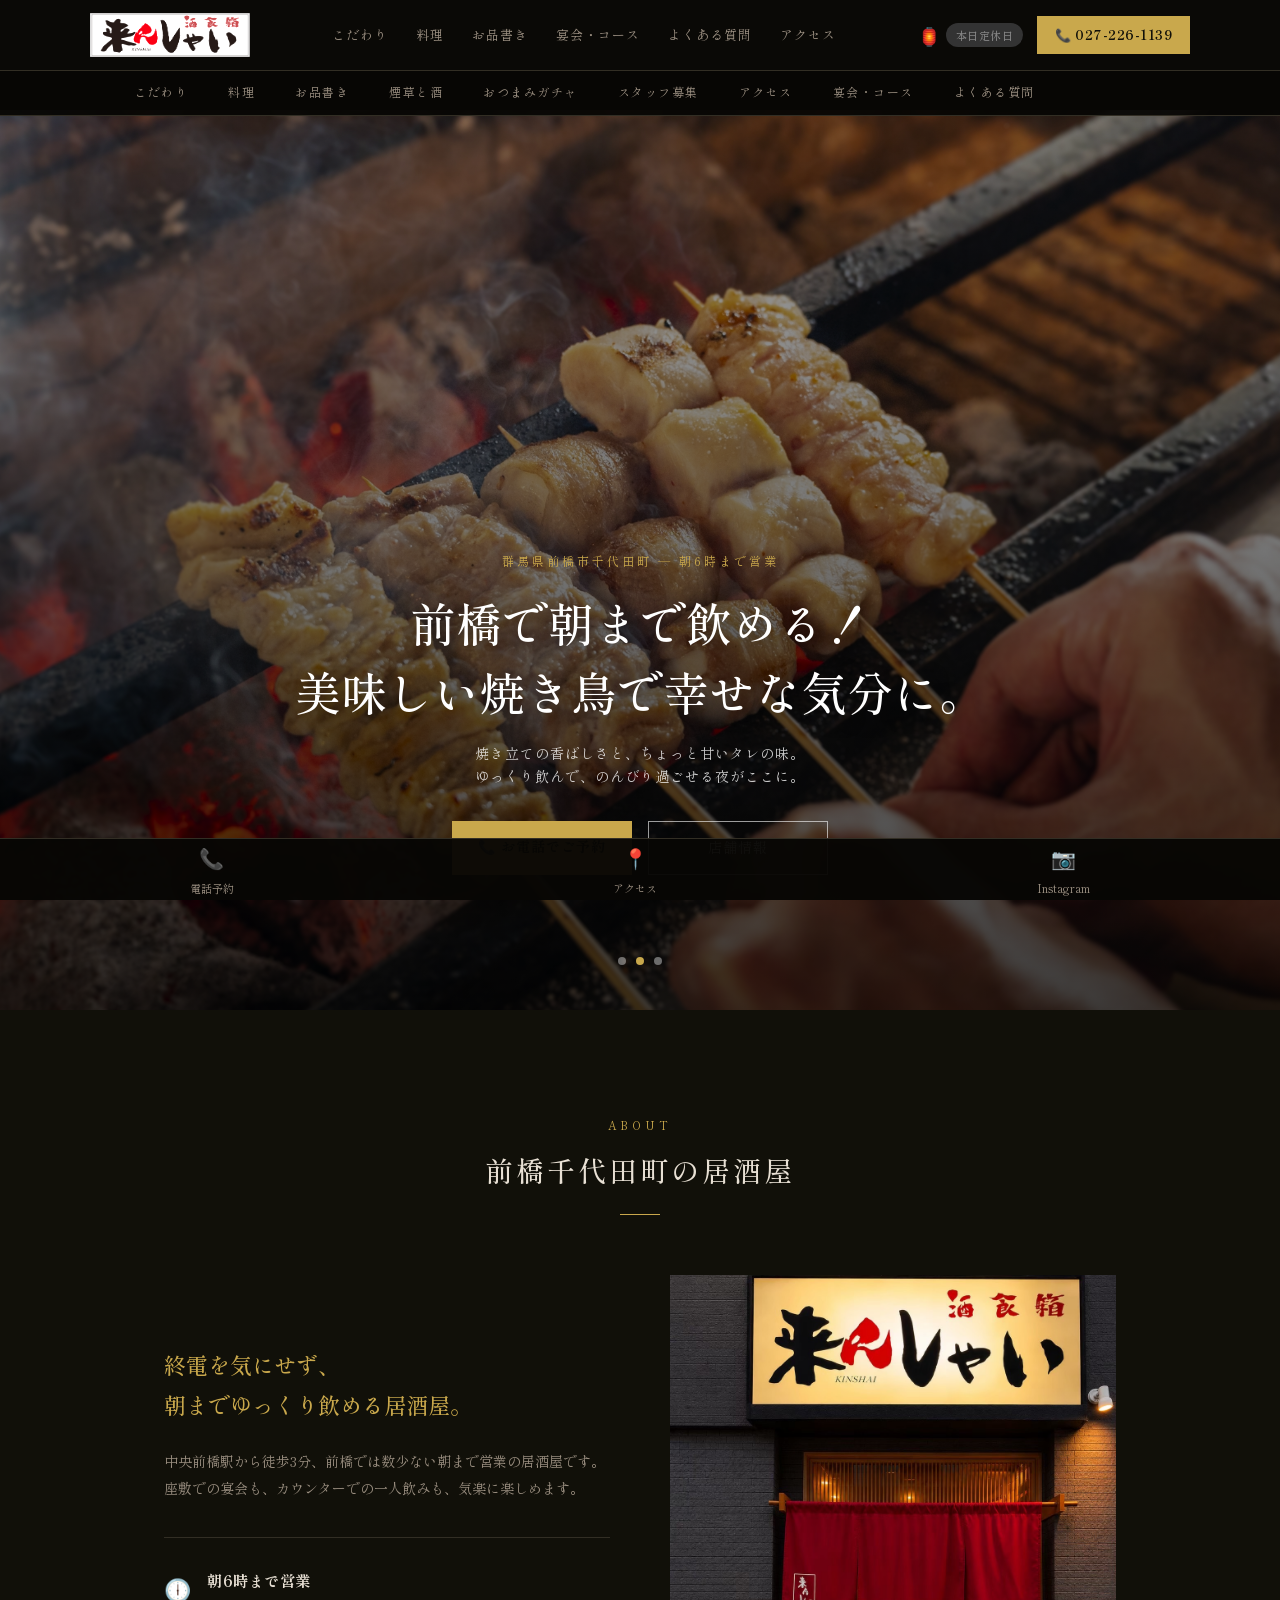
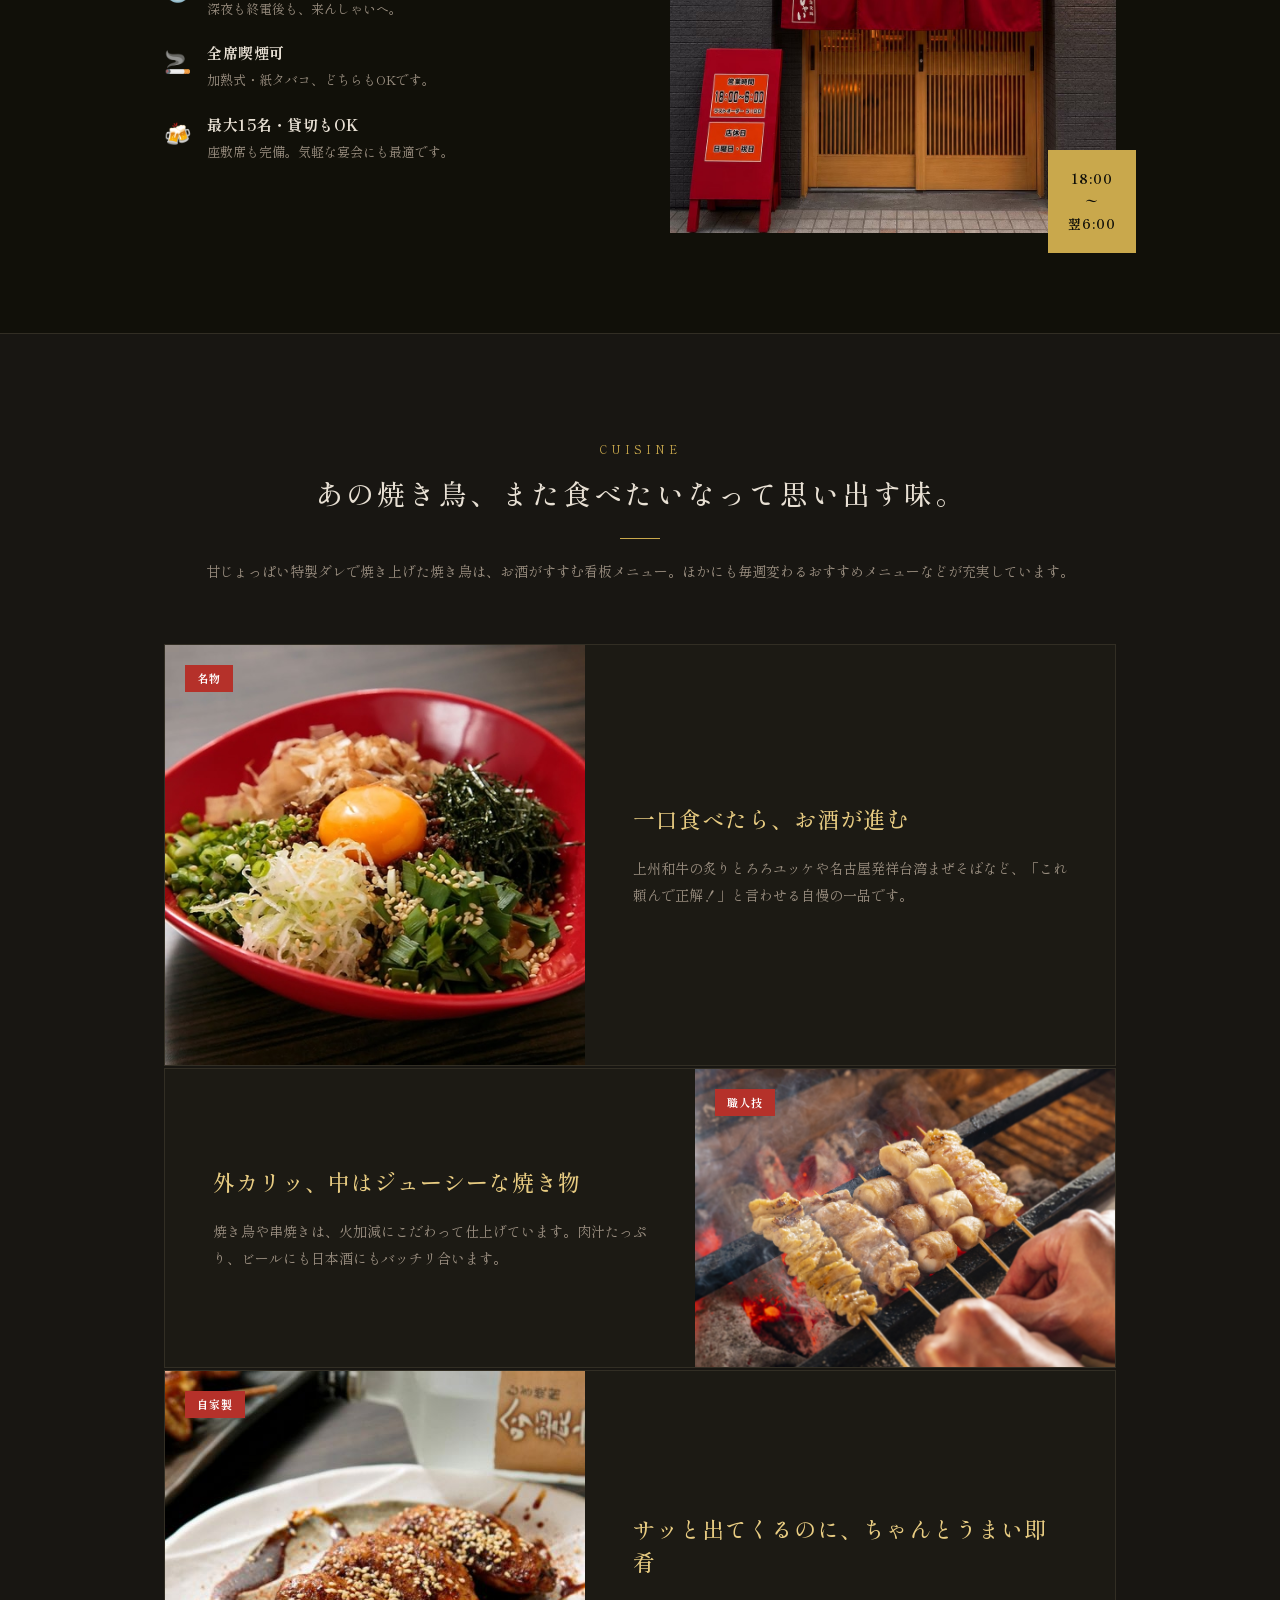
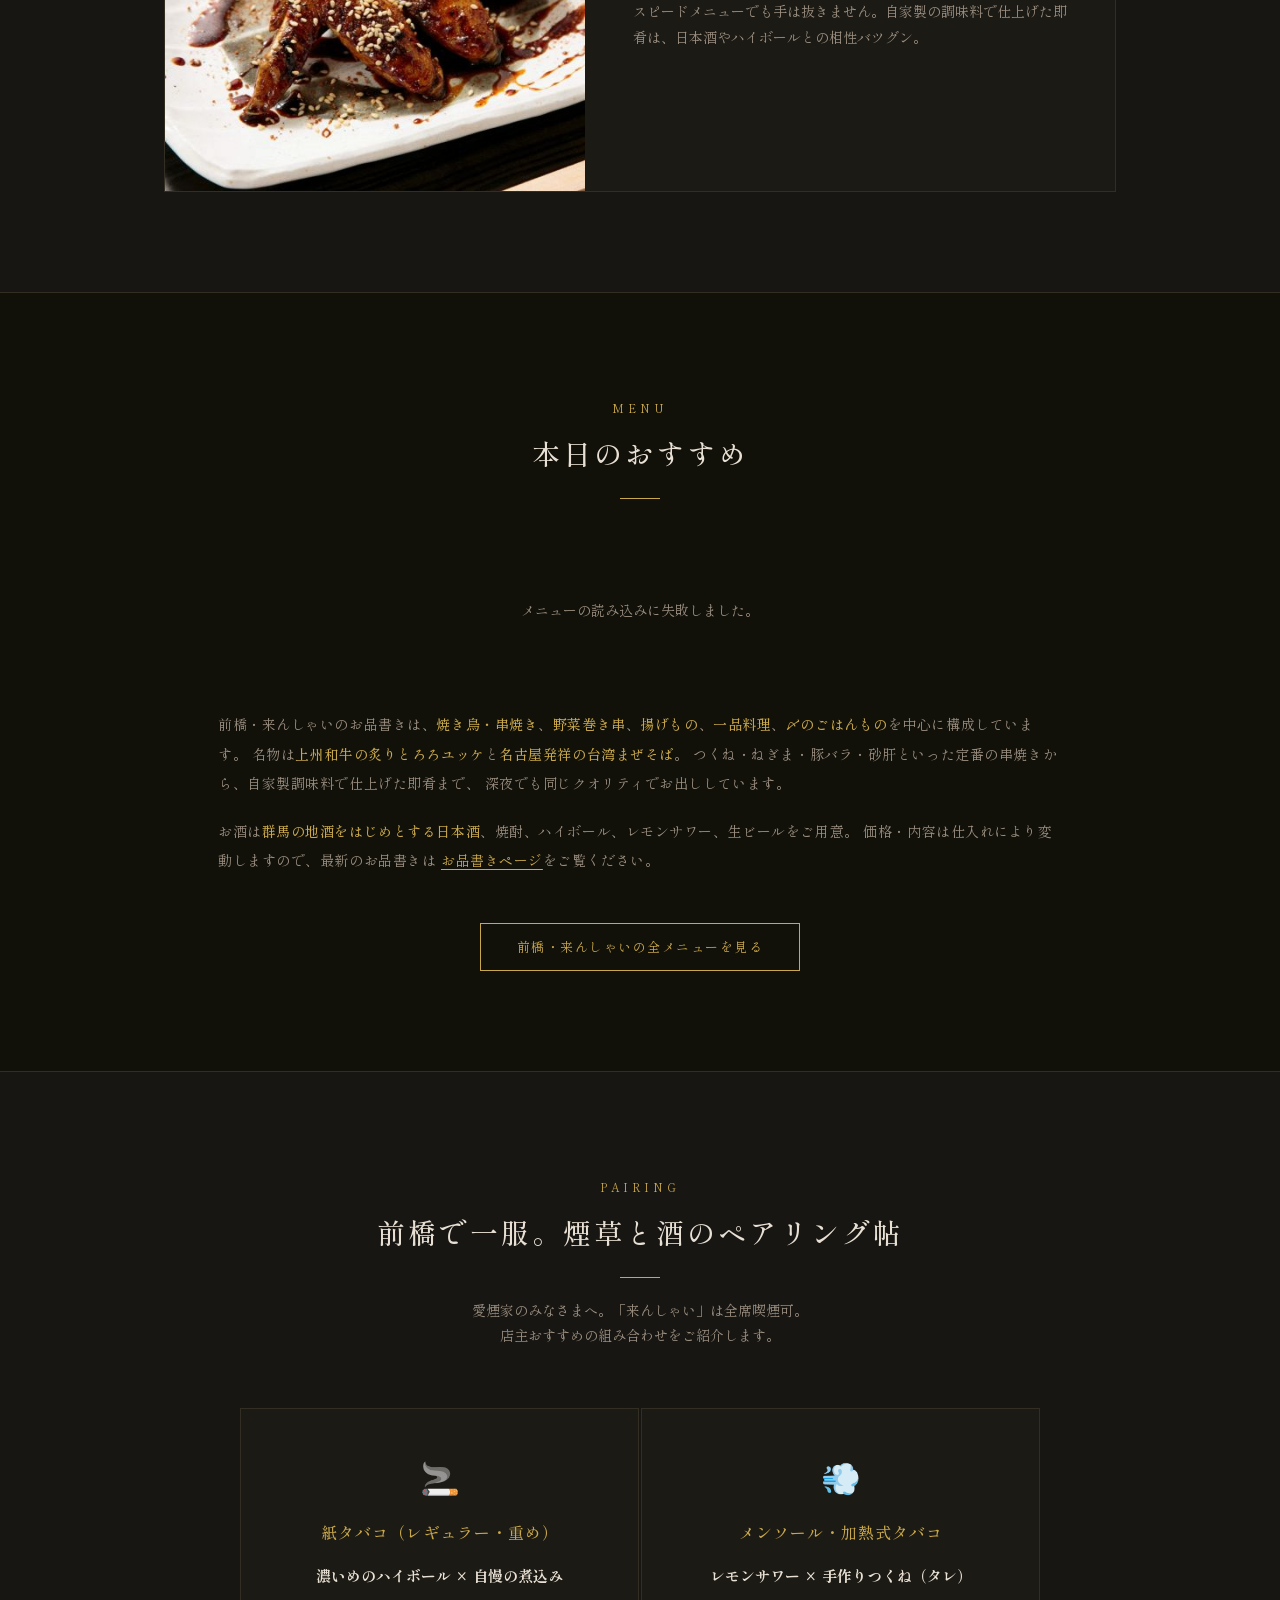
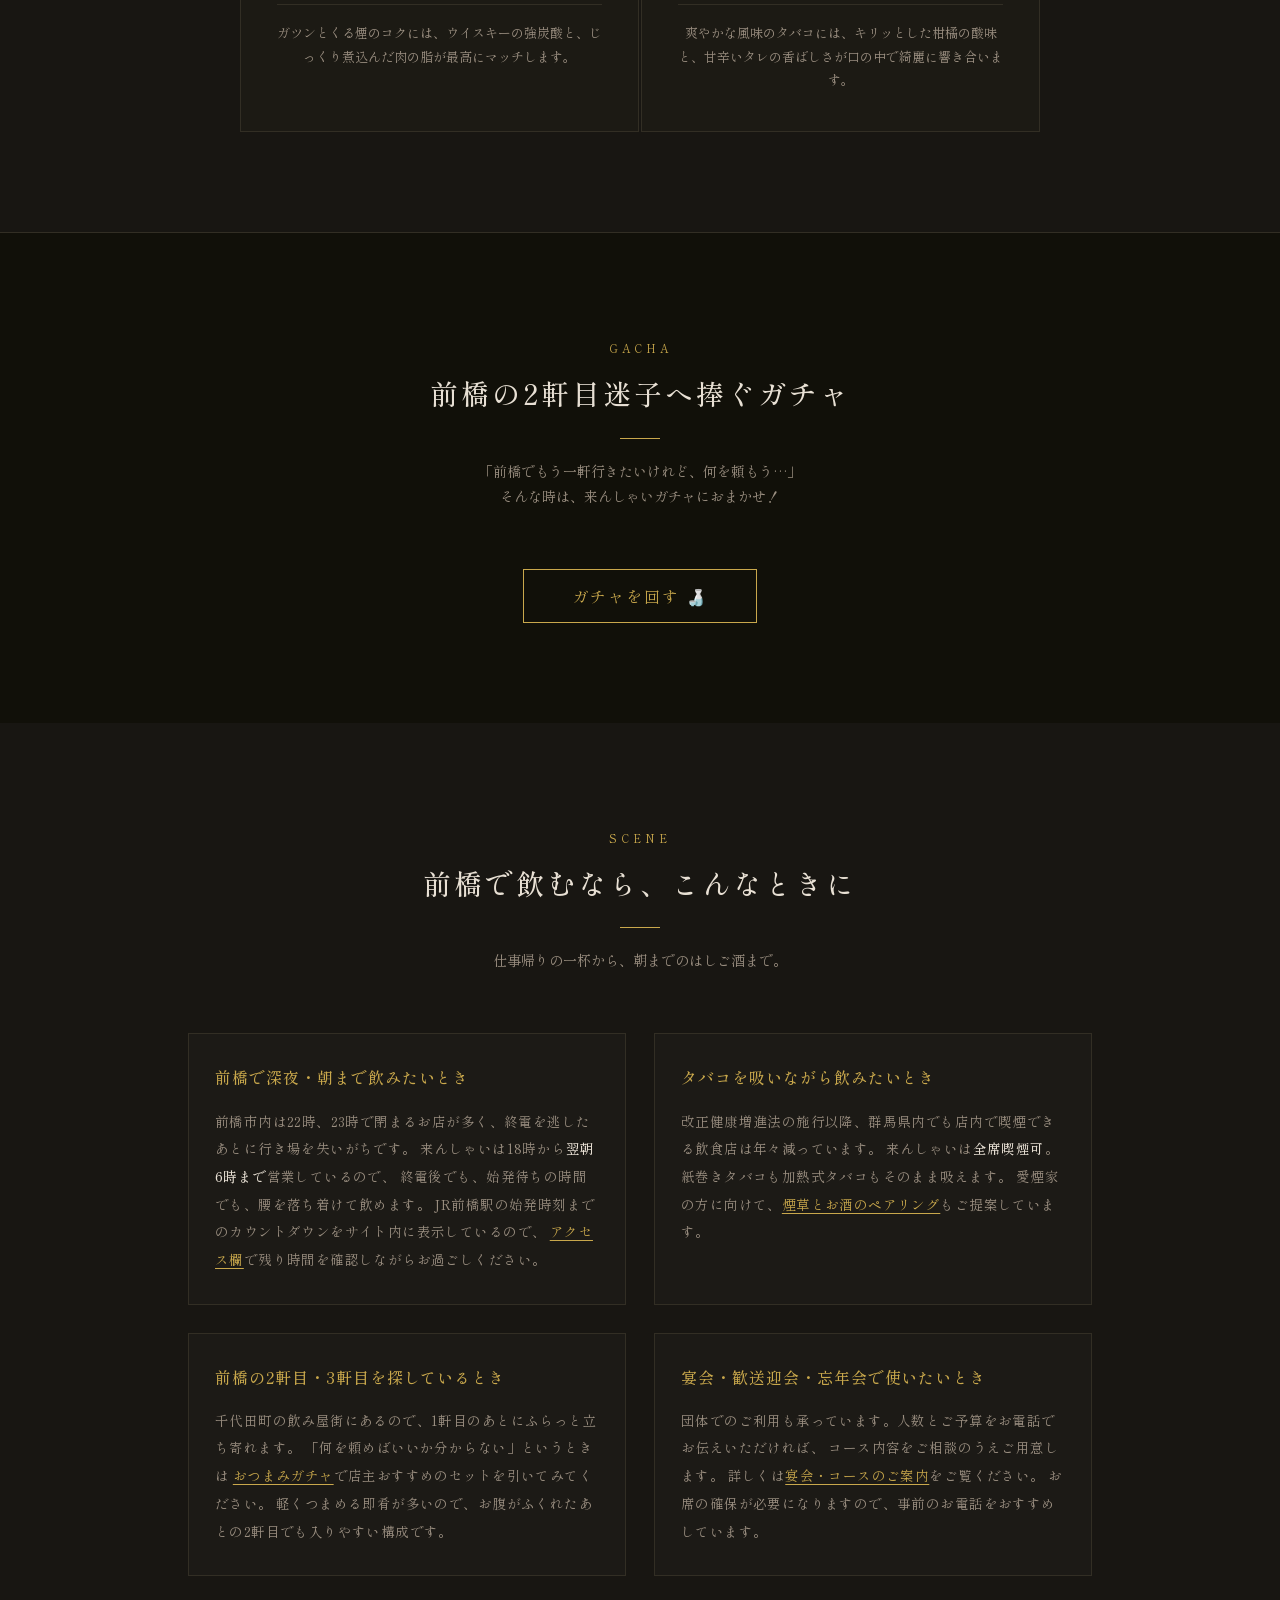
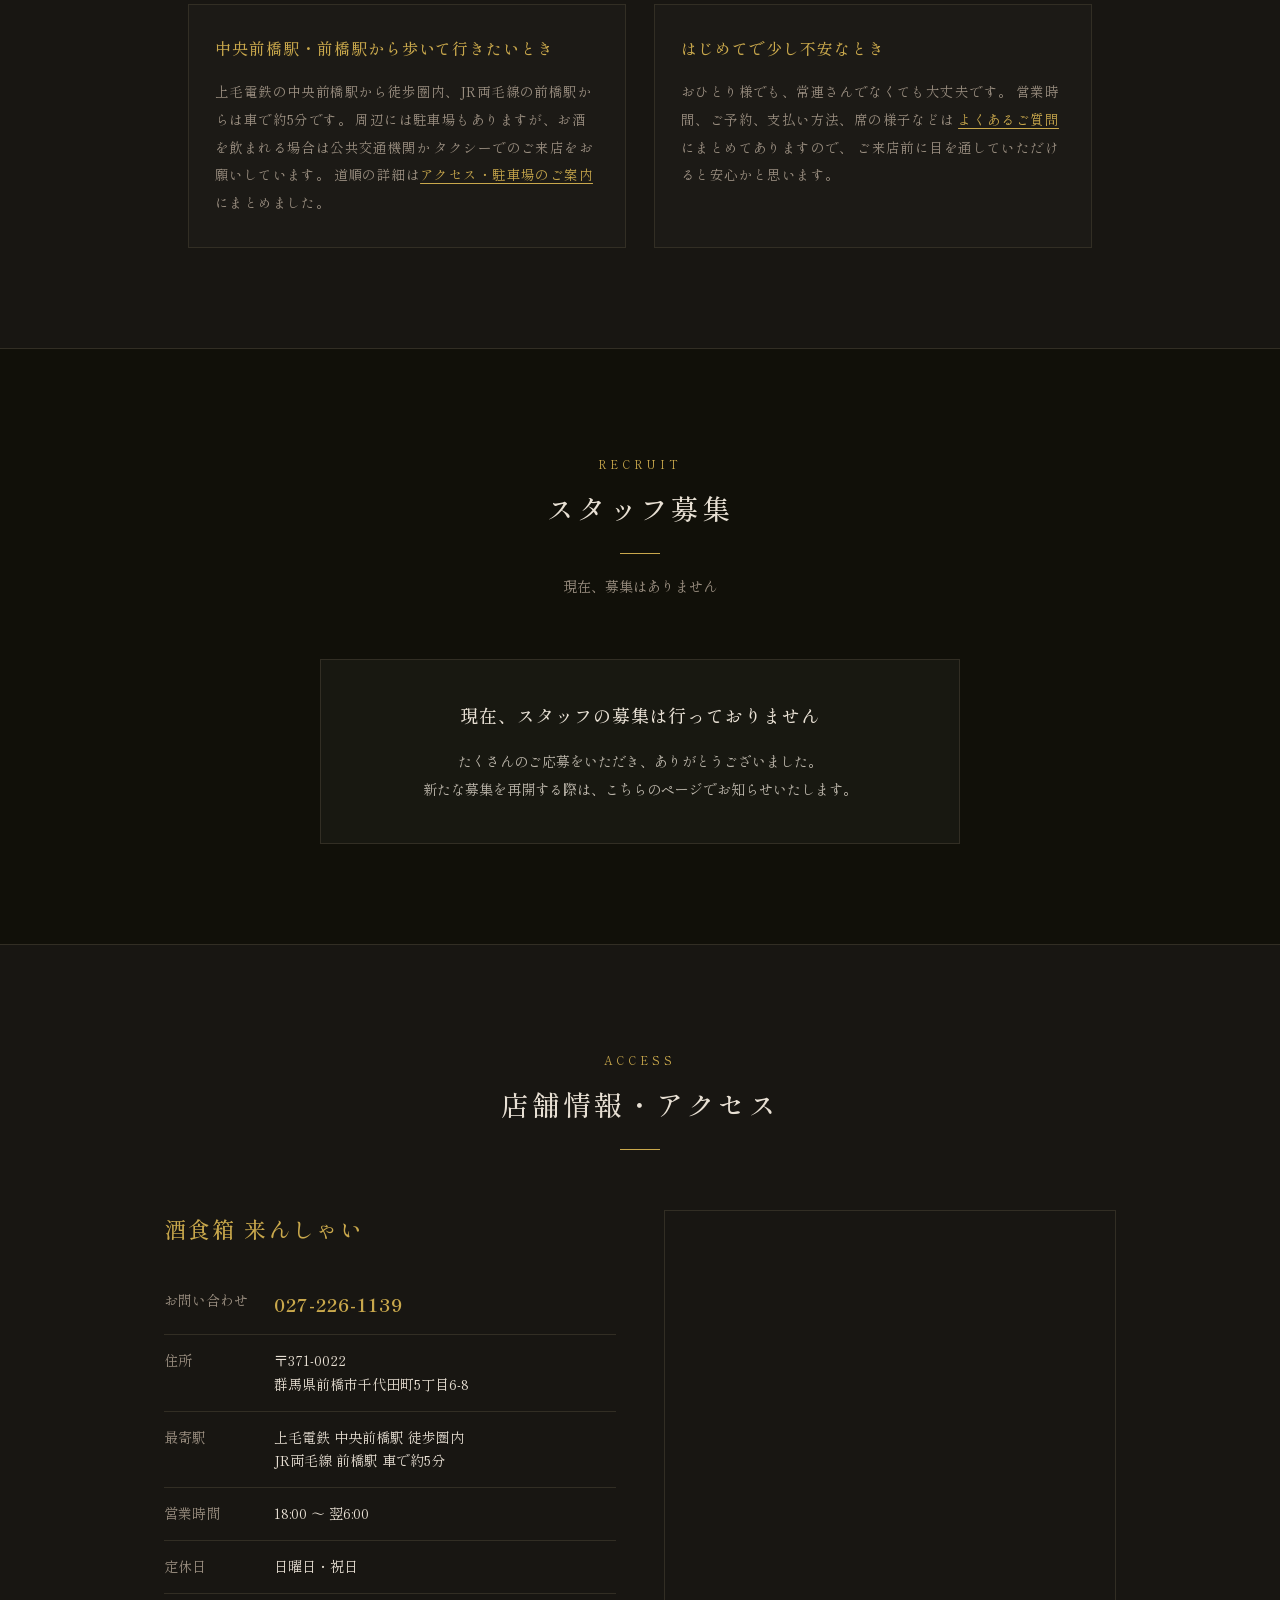
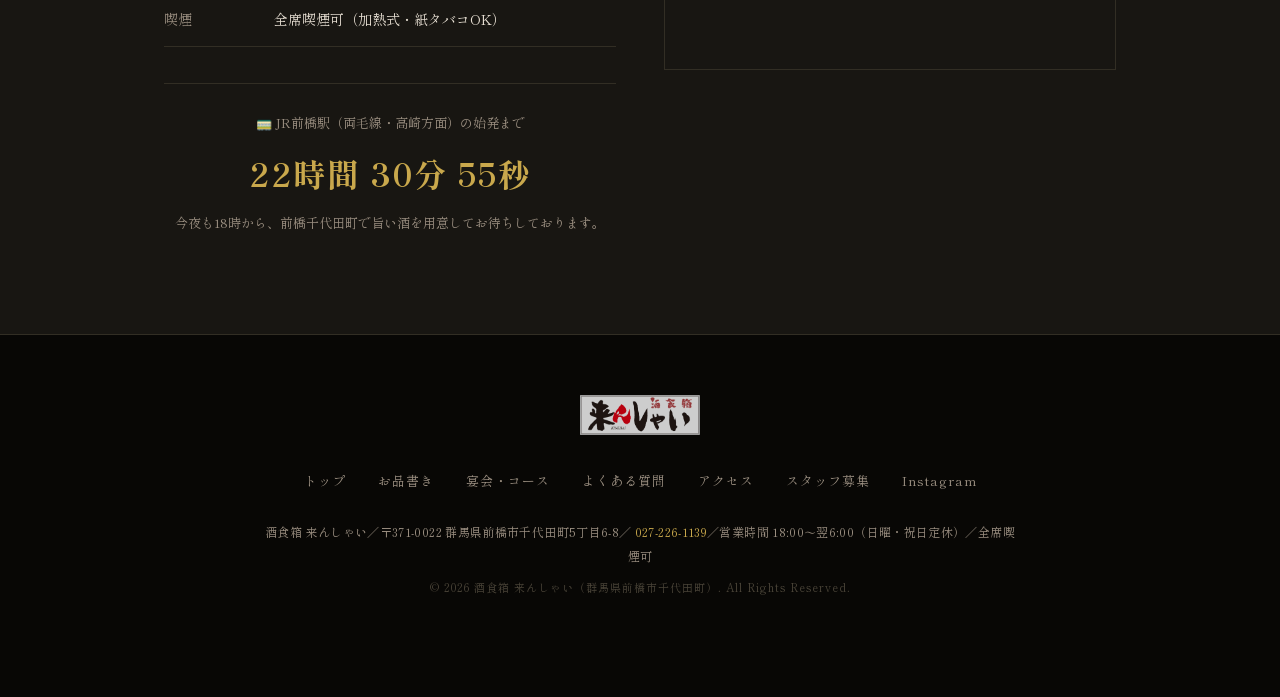
==== commit e819cc5f: "特徴欄の文言を変更" ====
--- a/index.html
+++ b/index.html
@@ -244,16 +244,14 @@
                     <div class="concept-text">
                         <p class="concept-lead">終電を気にせず、<br>朝までゆっくり飲める居酒屋。</p>
                         <p class="concept-body">
-                            来んしゃいは、前橋では数少ない朝まで営業の居酒屋です。座敷での宴会も、カウンターでの一人飲みも、気楽に楽しめます。<br><br>
-                            中央前橋駅から徒歩3分、朝まで飲めて<strong>喫煙可能</strong>な居酒屋「来んしゃい」。温かみのある木の内装と落ち着いた照明が、ひとり飲みにも宴会の際にもぴったりです。<br><br>
-                            スタッフとの会話が弾むカウンターでは、ボトルキープも可能。通うほどに、味も人も馴染んでくる。そんなあたたかい一軒です。
+                            中央前橋駅から徒歩3分、前橋では数少ない朝まで営業の居酒屋です。座敷での宴会も、カウンターでの一人飲みも、気楽に楽しめます。
                         </p>
                         <div class="concept-features">
                             <div class="feature-item">
                                 <span class="feature-icon">🕕</span>
                                 <div>
                                     <strong>朝6時まで営業</strong>
-                                    <p>深夜も終電後も、前橋でここしかない。</p>
+                                    <p>深夜も終電後も、来んしゃいへ。</p>
                                 </div>
                             </div>
                             <div class="feature-item">
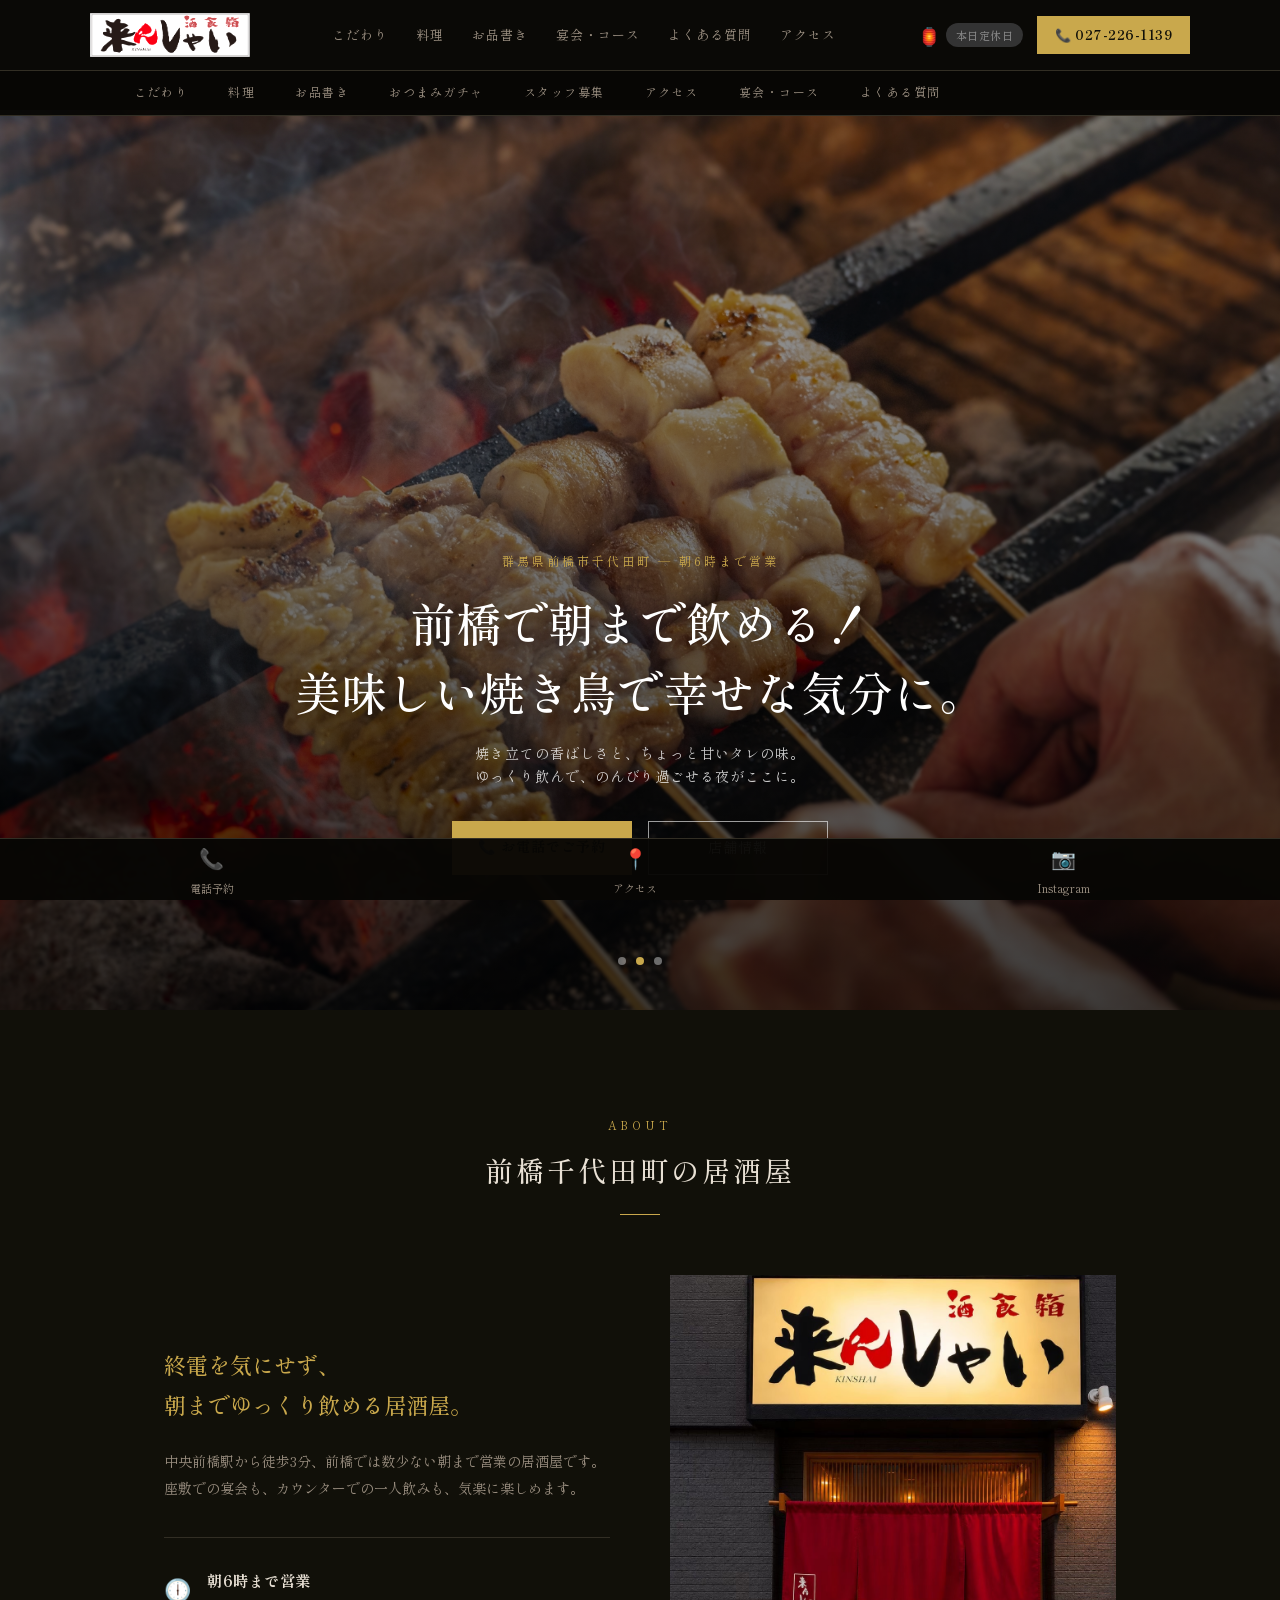
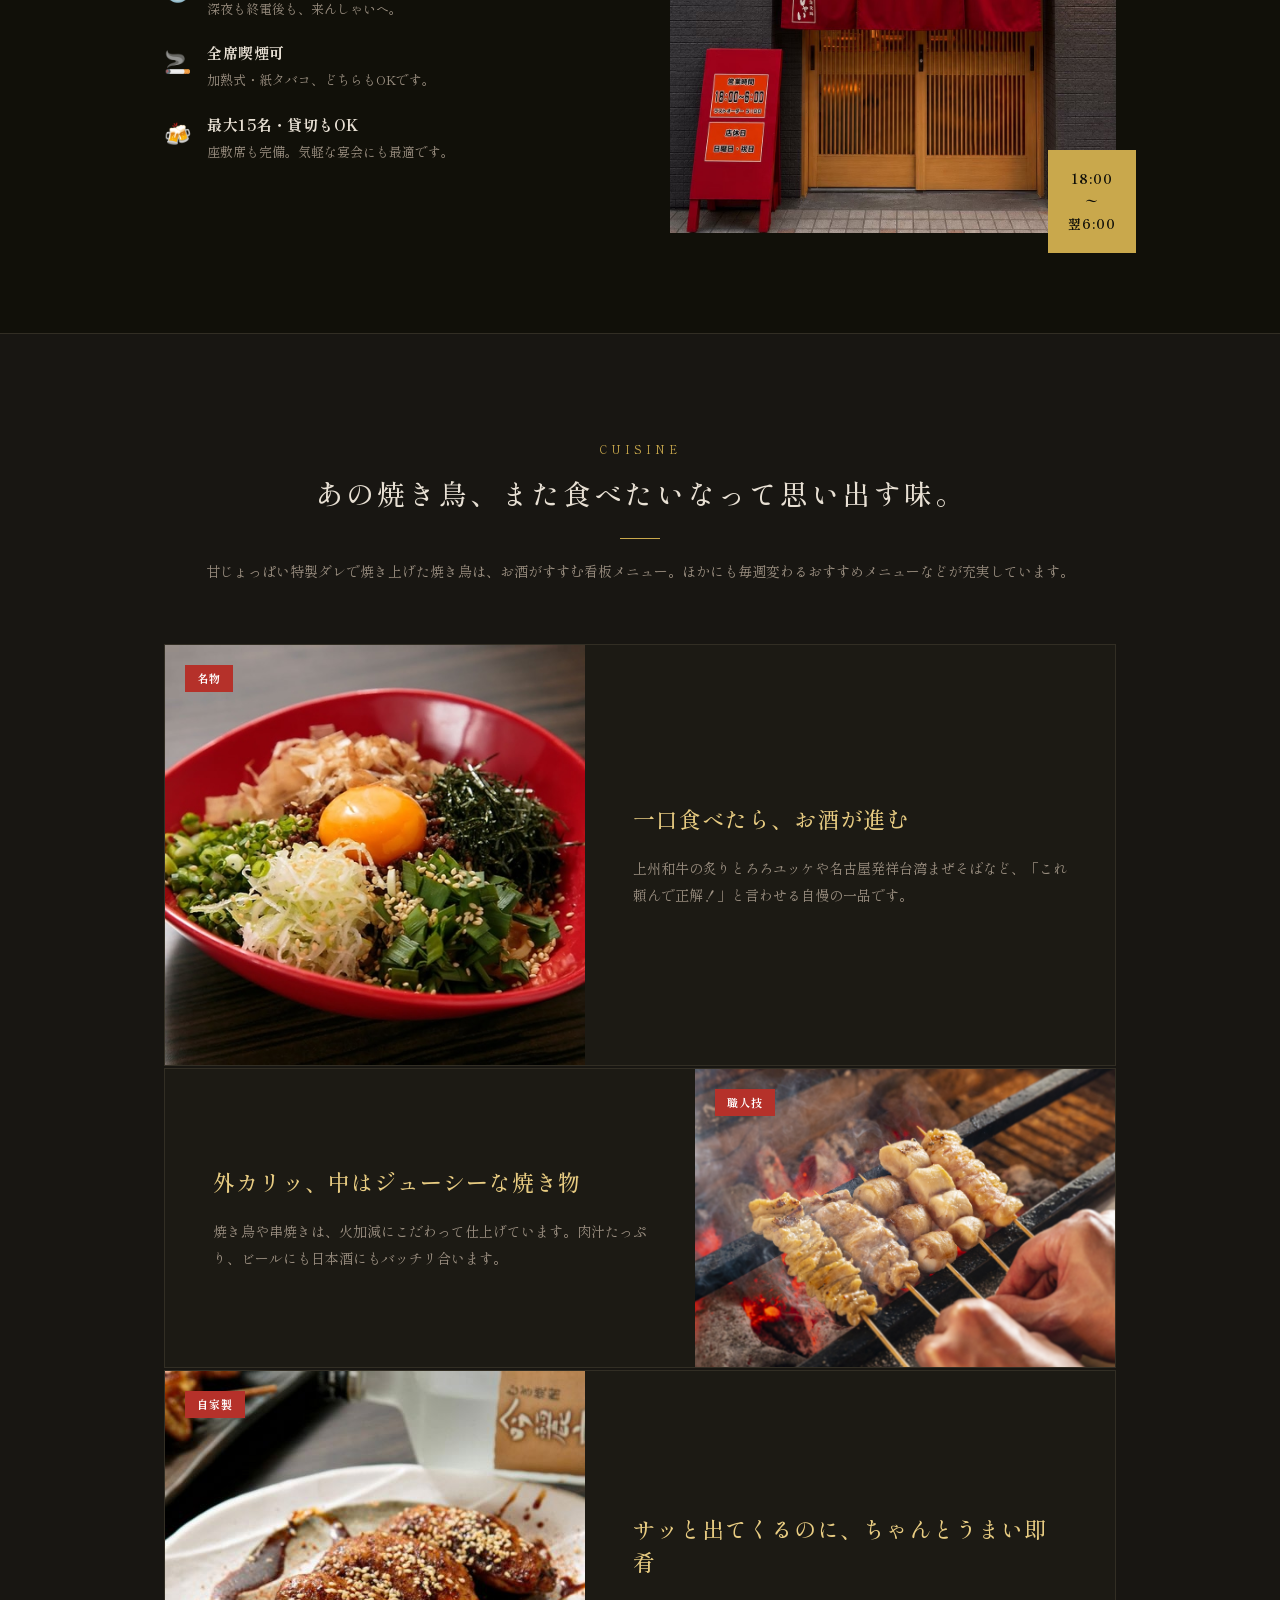
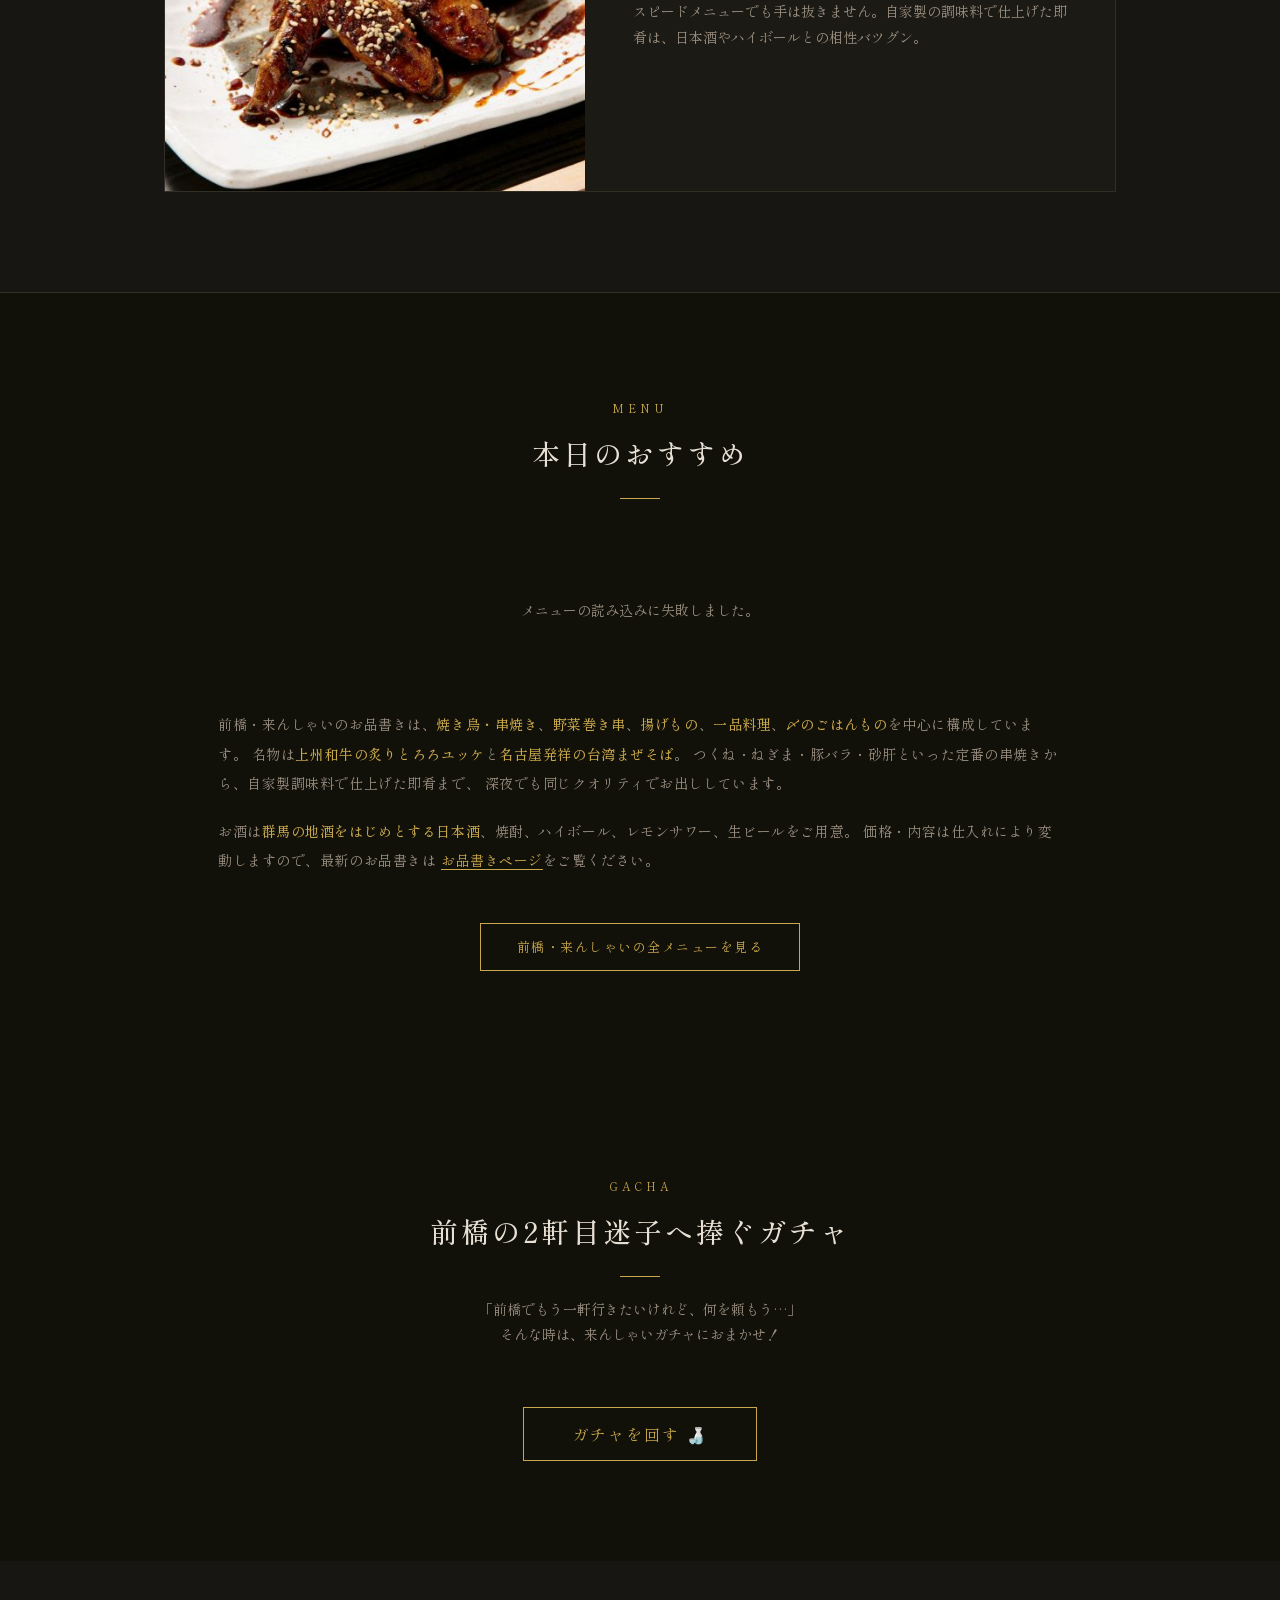
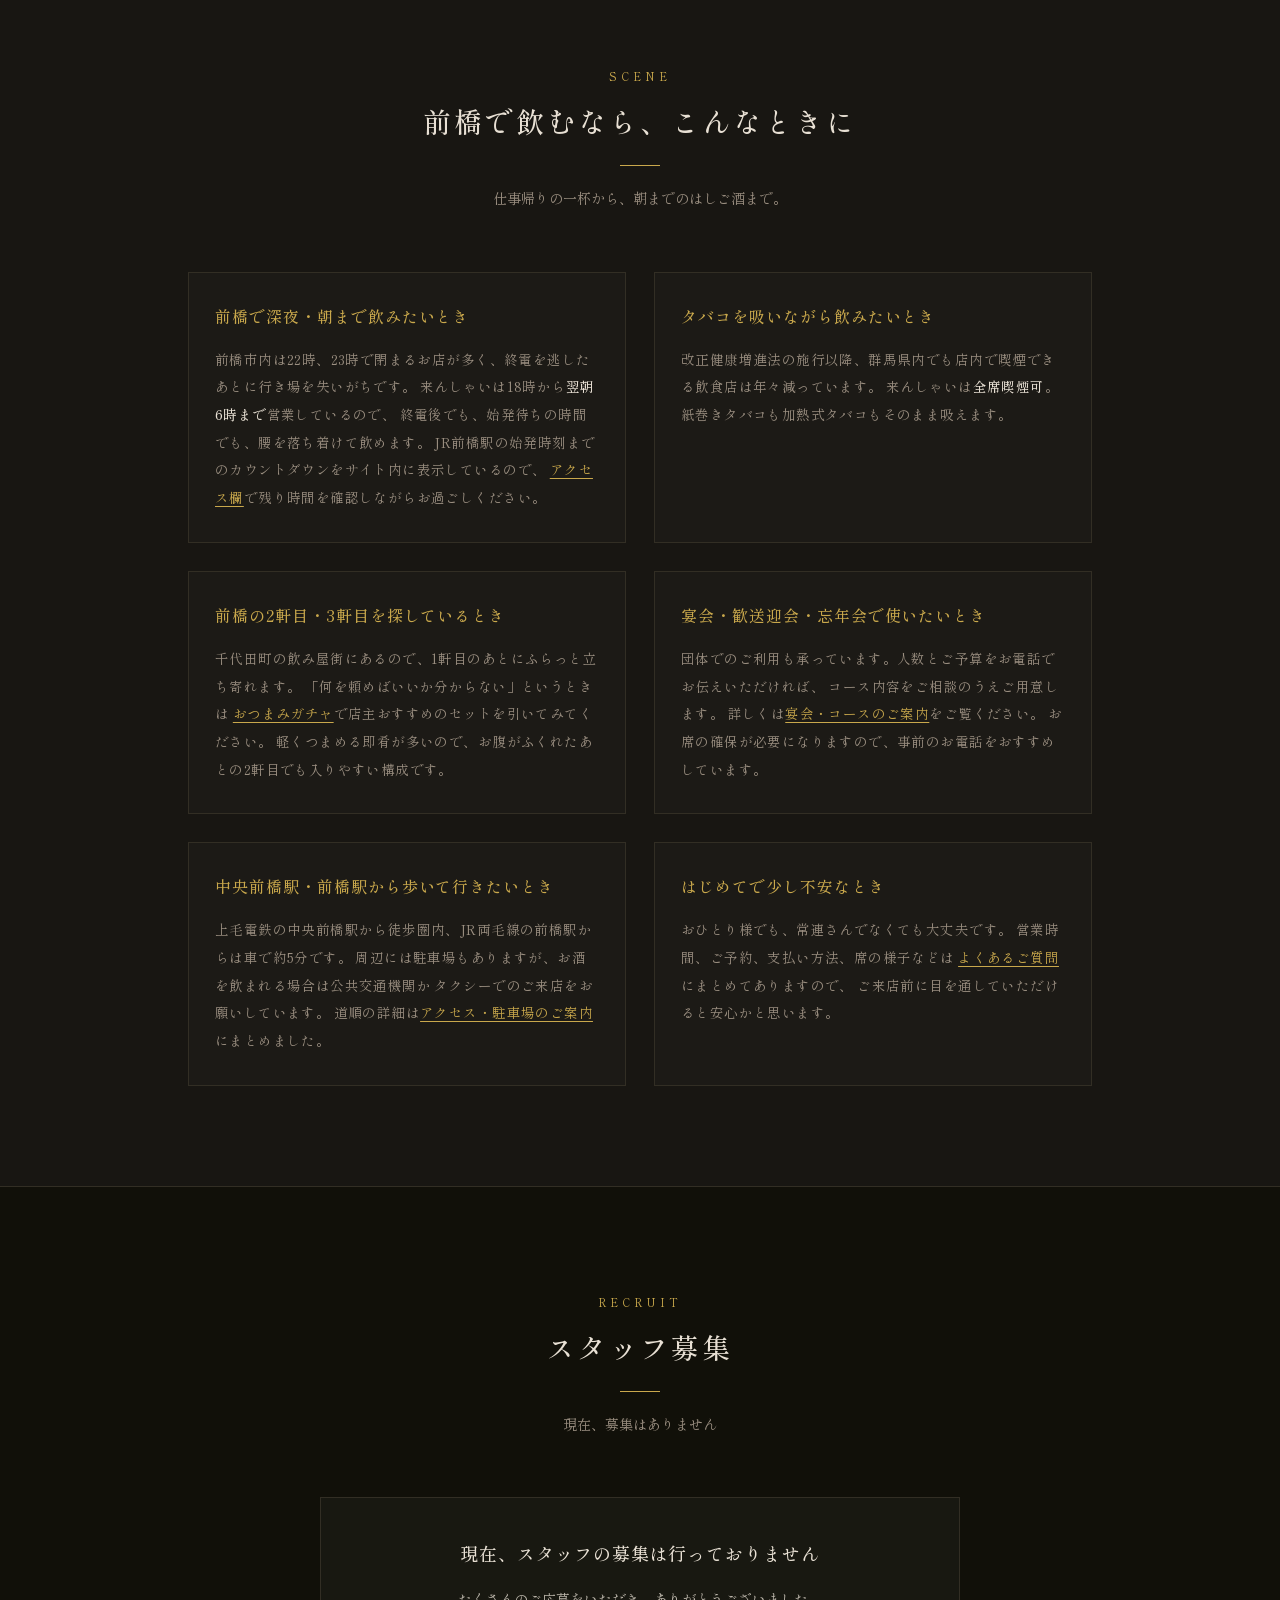
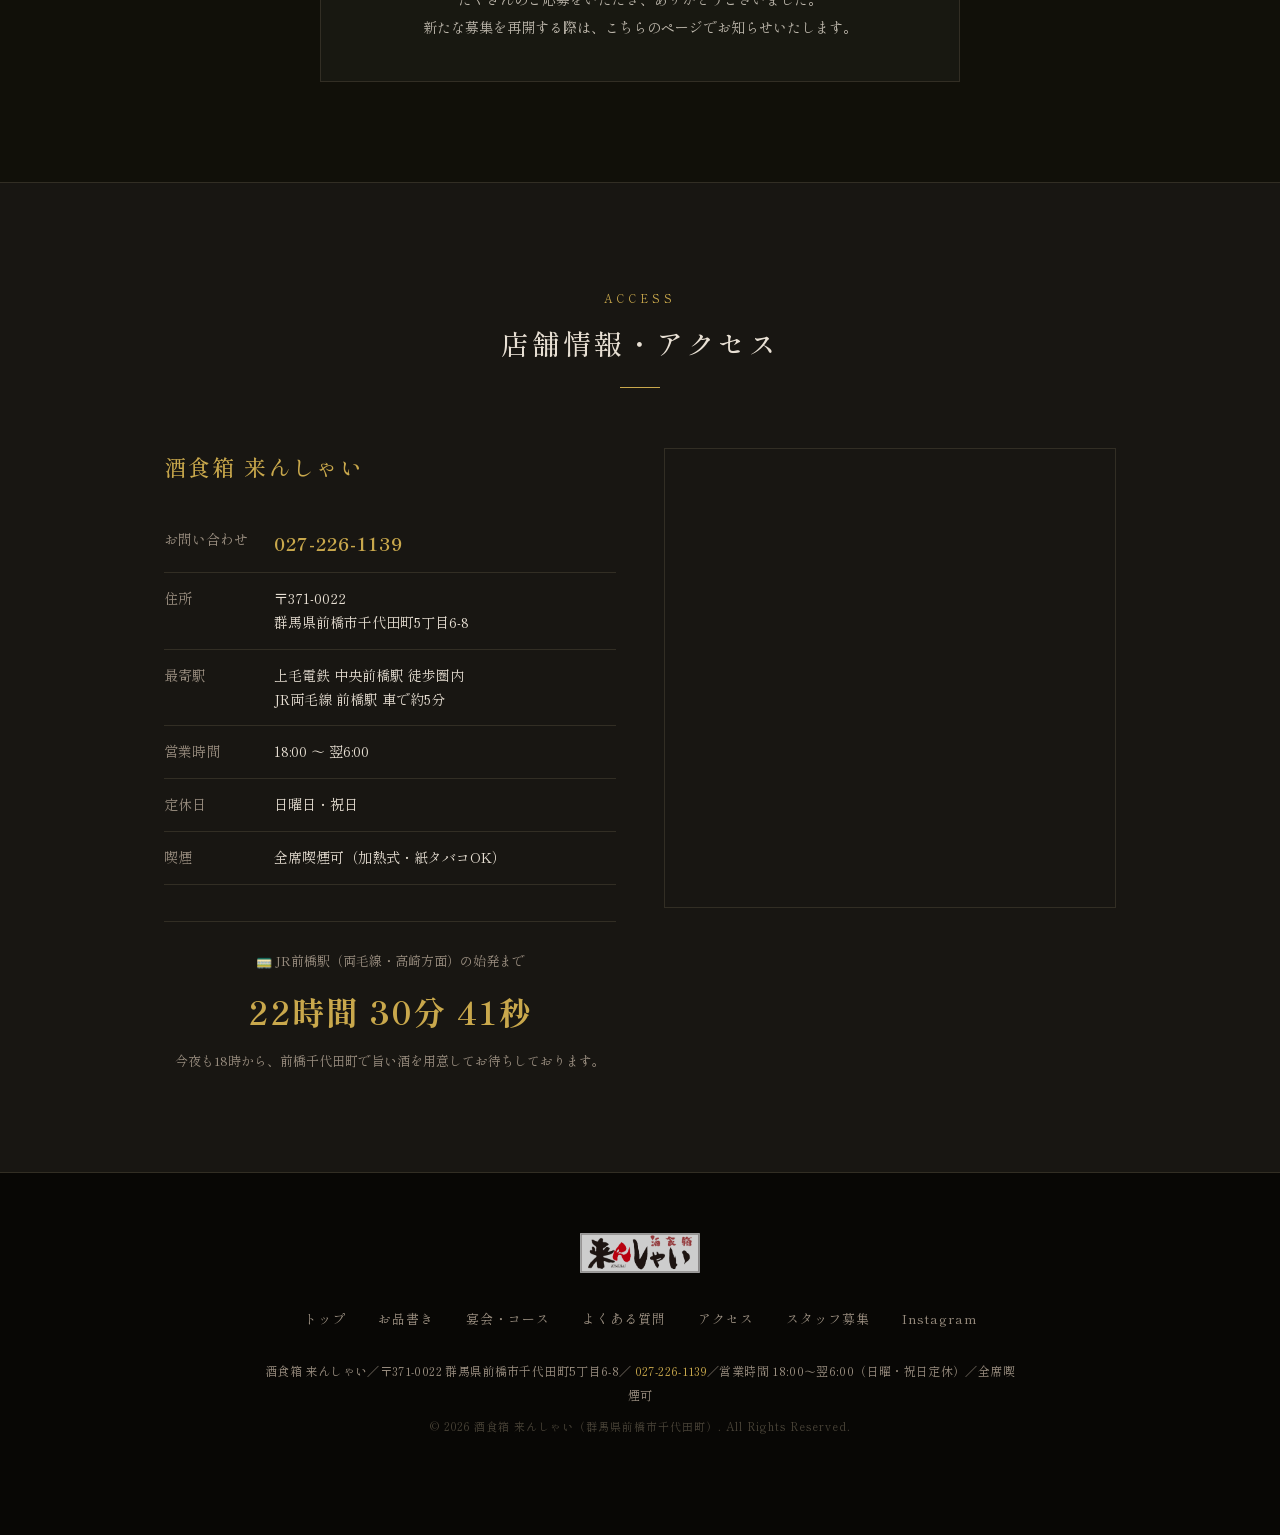
==== commit 8dcb5a1b: "ペアリング欄を削除、子連れ可・LO・ネット予約の情報を更新" ====
--- a/index.html
+++ b/index.html
@@ -197,7 +197,6 @@
                 <a href="#concept">こだわり</a>
                 <a href="#dish">料理</a>
                 <a href="#menu">お品書き</a>
-                <a href="#pairing">煙草と酒</a>
                 <a href="#gacha">おつまみガチャ</a>
                 <a href="#recruit">スタッフ募集</a>
                 <a href="#access">アクセス</a>
@@ -361,32 +360,6 @@
             </div>
         </section>
 
-        <!-- 煙草と酒ペアリング -->
-        <section id="pairing" class="section-pairing">
-            <div class="inner">
-                <div class="section-header">
-                    <span class="section-label">PAIRING</span>
-                    <h2 class="section-title-jp">前橋で一服。煙草と酒のペアリング帖</h2>
-                    <div class="section-divider"></div>
-                    <p class="section-sub">愛煙家のみなさまへ。「来んしゃい」は全席喫煙可。<br>店主おすすめの組み合わせをご紹介します。</p>
-                </div>
-                <div class="pairing-grid">
-                    <div class="pairing-card">
-                        <div class="pairing-icon">🚬</div>
-                        <h3>紙タバコ（レギュラー・重め）</h3>
-                        <div class="pairing-match">濃いめのハイボール × 自慢の煮込み</div>
-                        <p>ガツンとくる煙のコクには、ウイスキーの強炭酸と、じっくり煮込んだ肉の脂が最高にマッチします。</p>
-                    </div>
-                    <div class="pairing-card">
-                        <div class="pairing-icon">💨</div>
-                        <h3>メンソール・加熱式タバコ</h3>
-                        <div class="pairing-match">レモンサワー × 手作りつくね（タレ）</div>
-                        <p>爽やかな風味のタバコには、キリッとした柑橘の酸味と、甘辛いタレの香ばしさが口の中で綺麗に響き合います。</p>
-                    </div>
-                </div>
-            </div>
-        </section>
-
         <!-- おつまみガチャ -->
         <section id="gacha" class="section-gacha">
             <div class="inner">
@@ -435,7 +408,6 @@
                         <p>
                             改正健康増進法の施行以降、群馬県内でも店内で喫煙できる飲食店は年々減っています。
                             来んしゃいは<strong>全席喫煙可</strong>。紙巻きタバコも加熱式タバコもそのまま吸えます。
-                            愛煙家の方に向けて、<a href="#pairing">煙草とお酒のペアリング</a>もご提案しています。
                         </p>
                     </article>
 
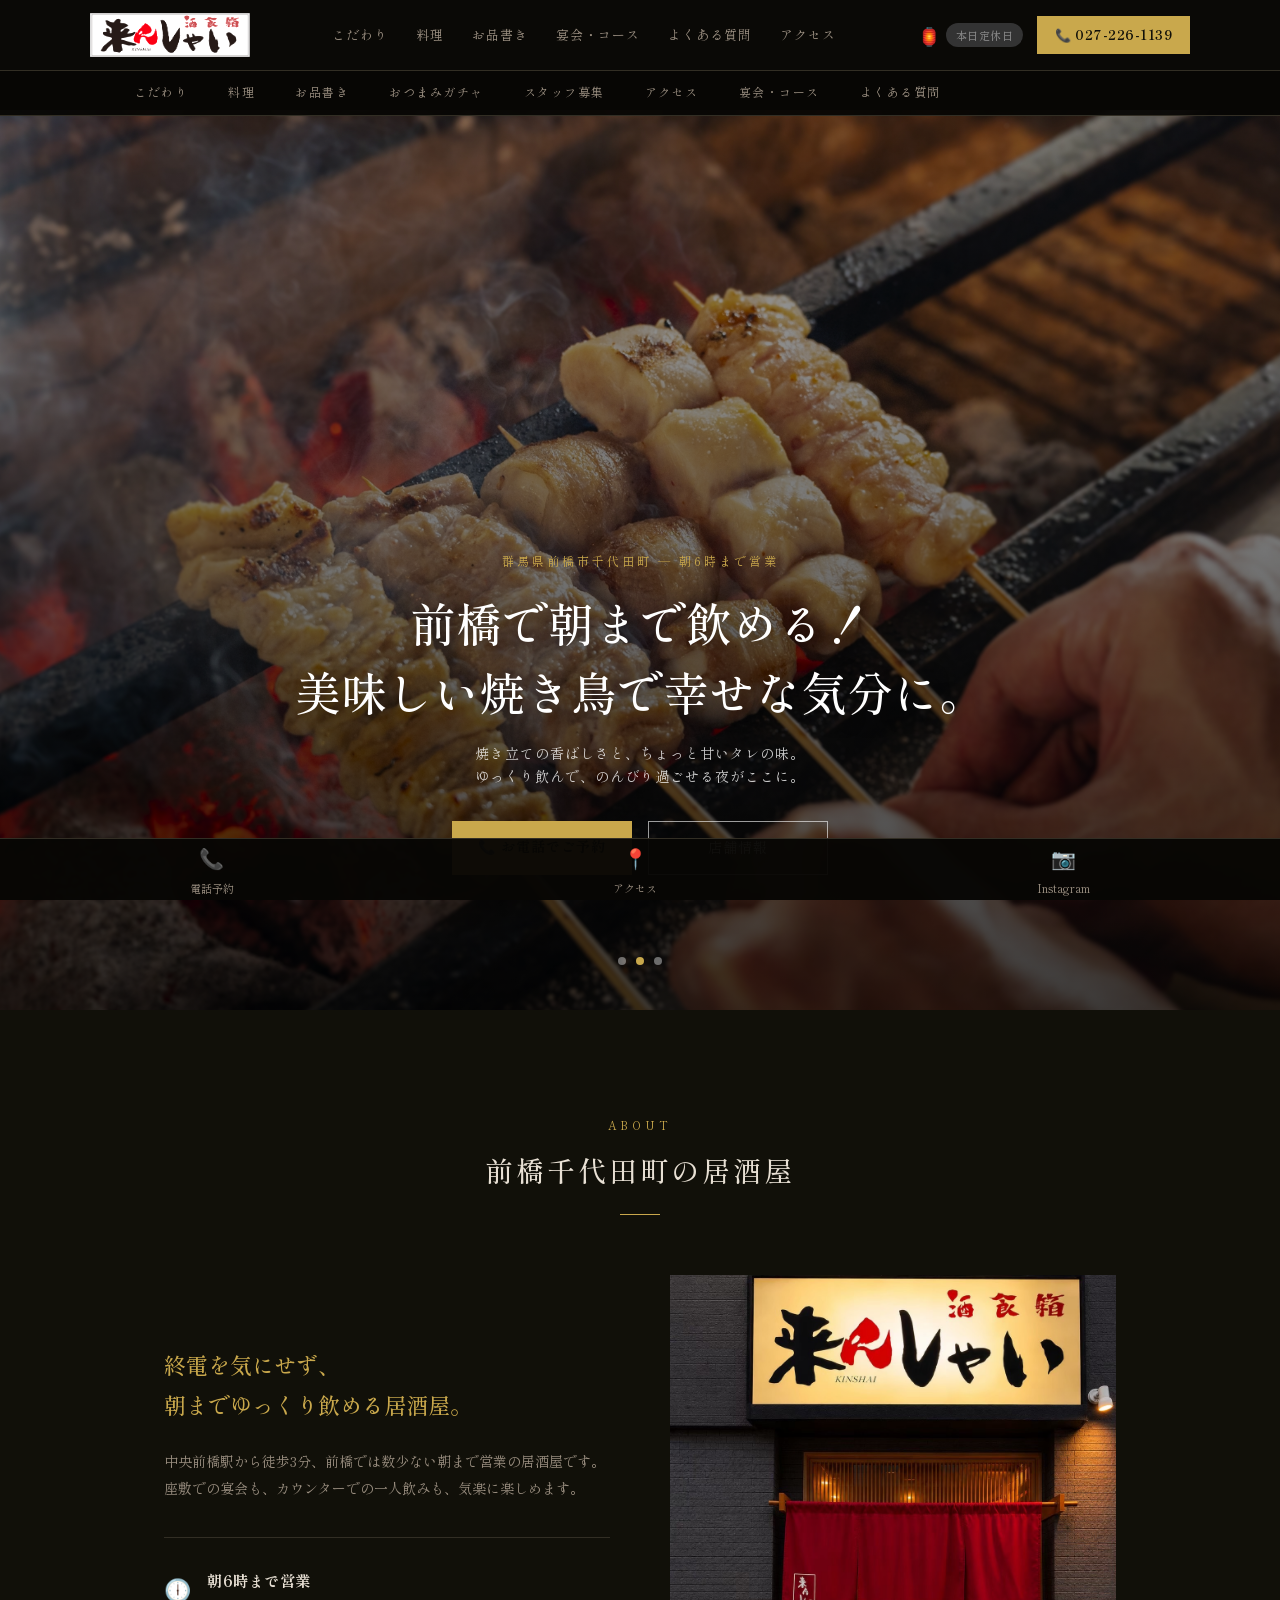
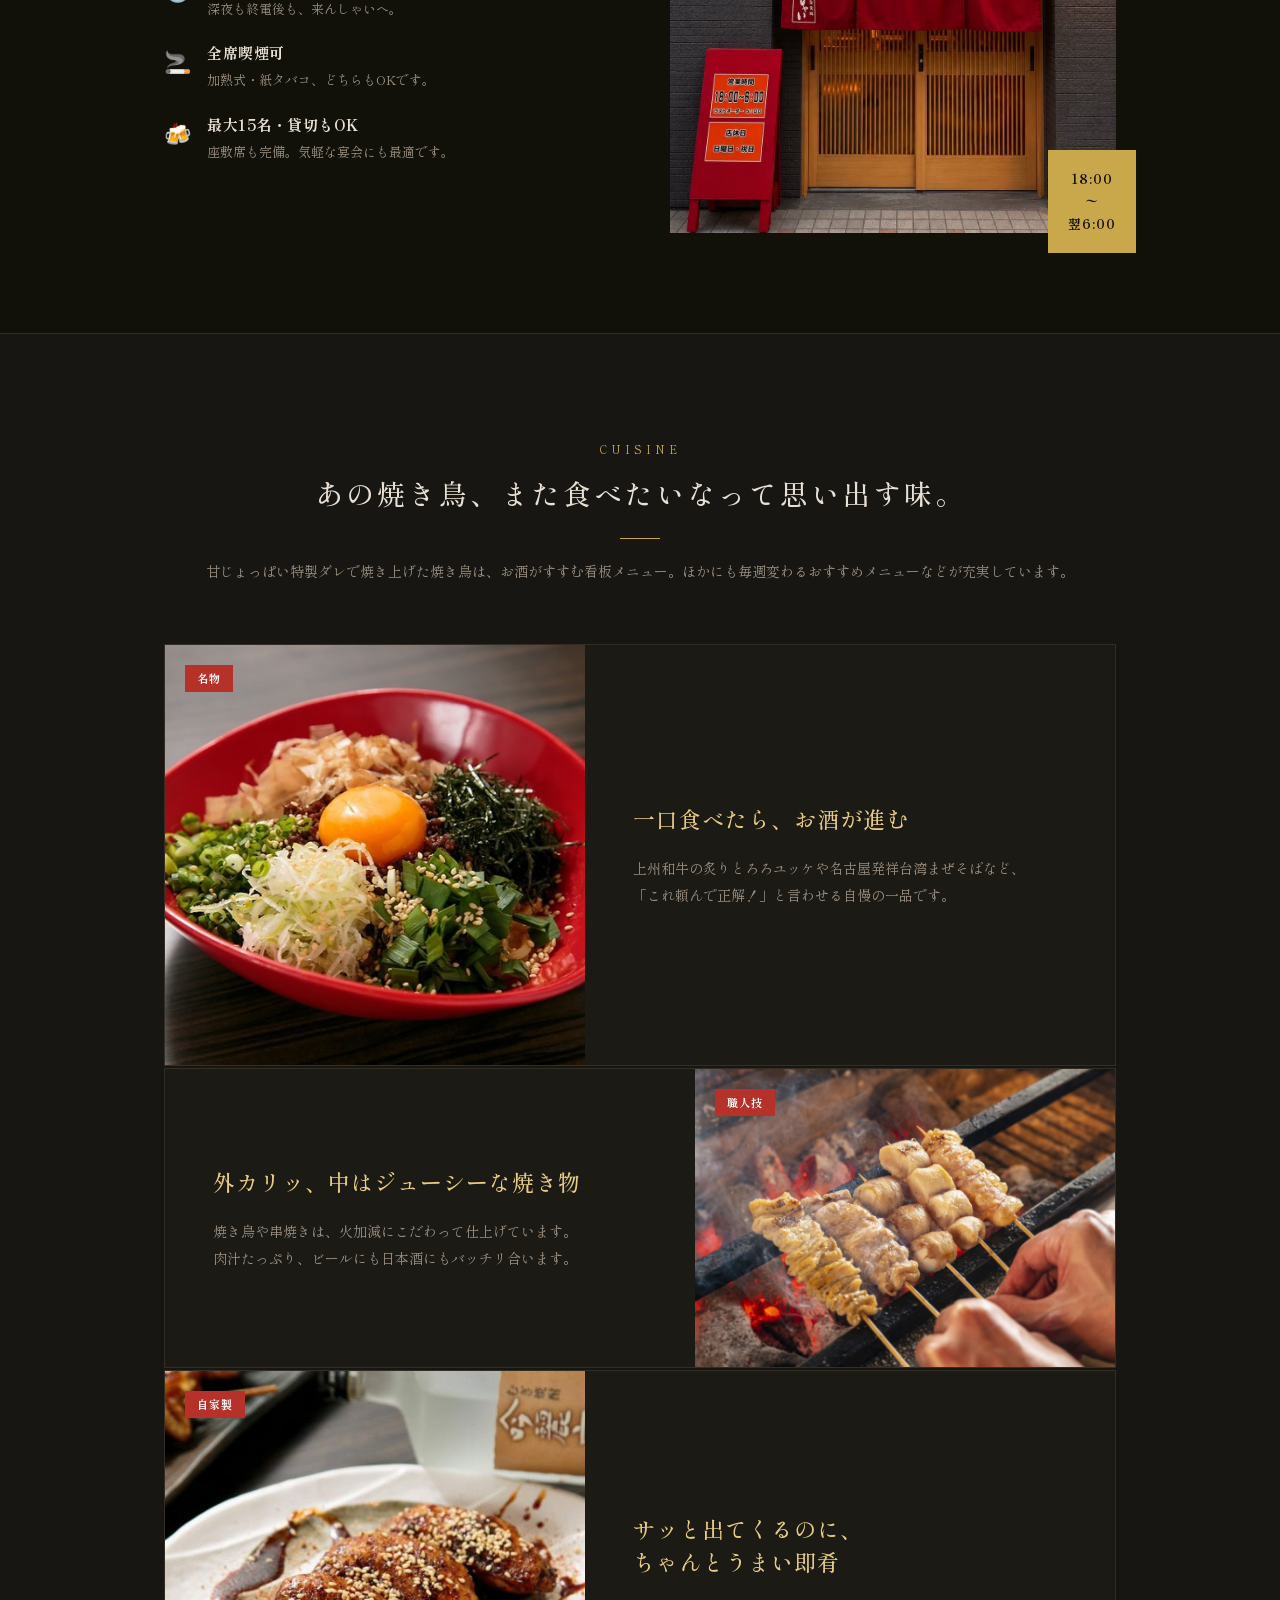
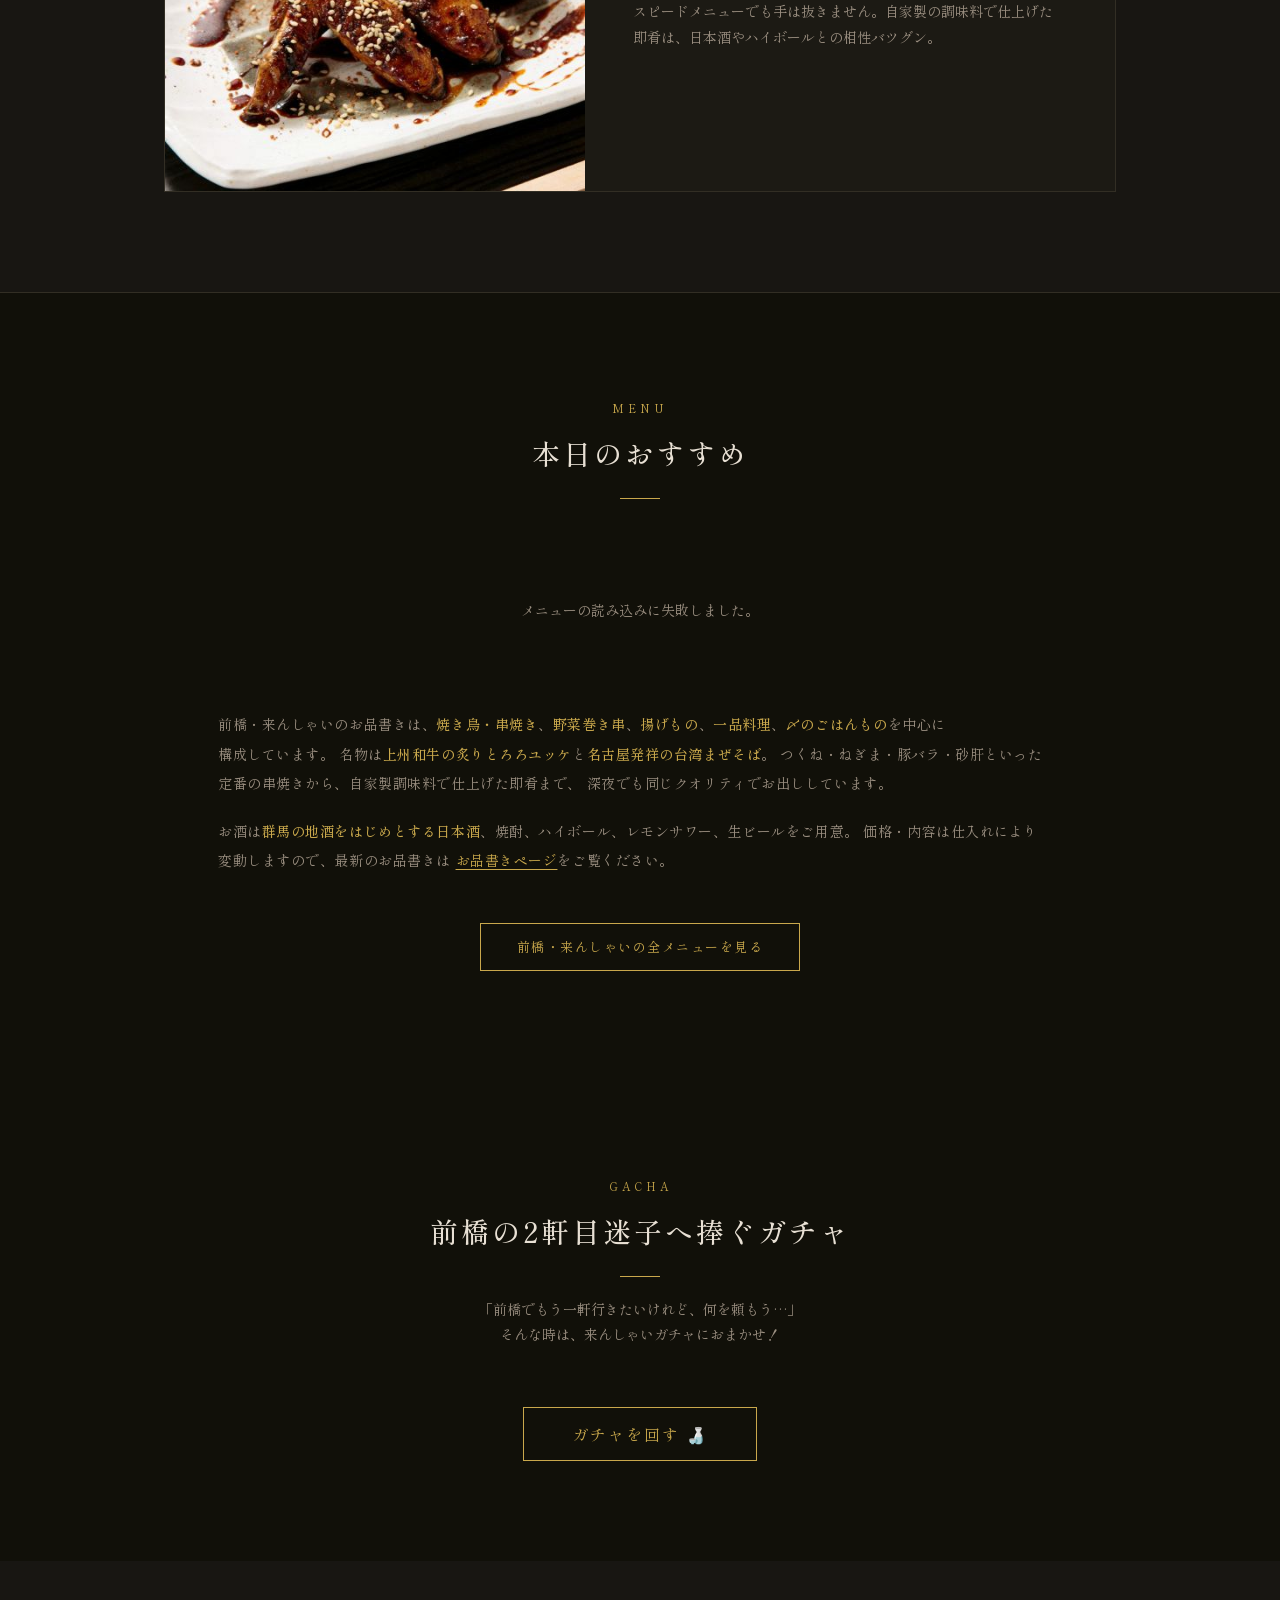
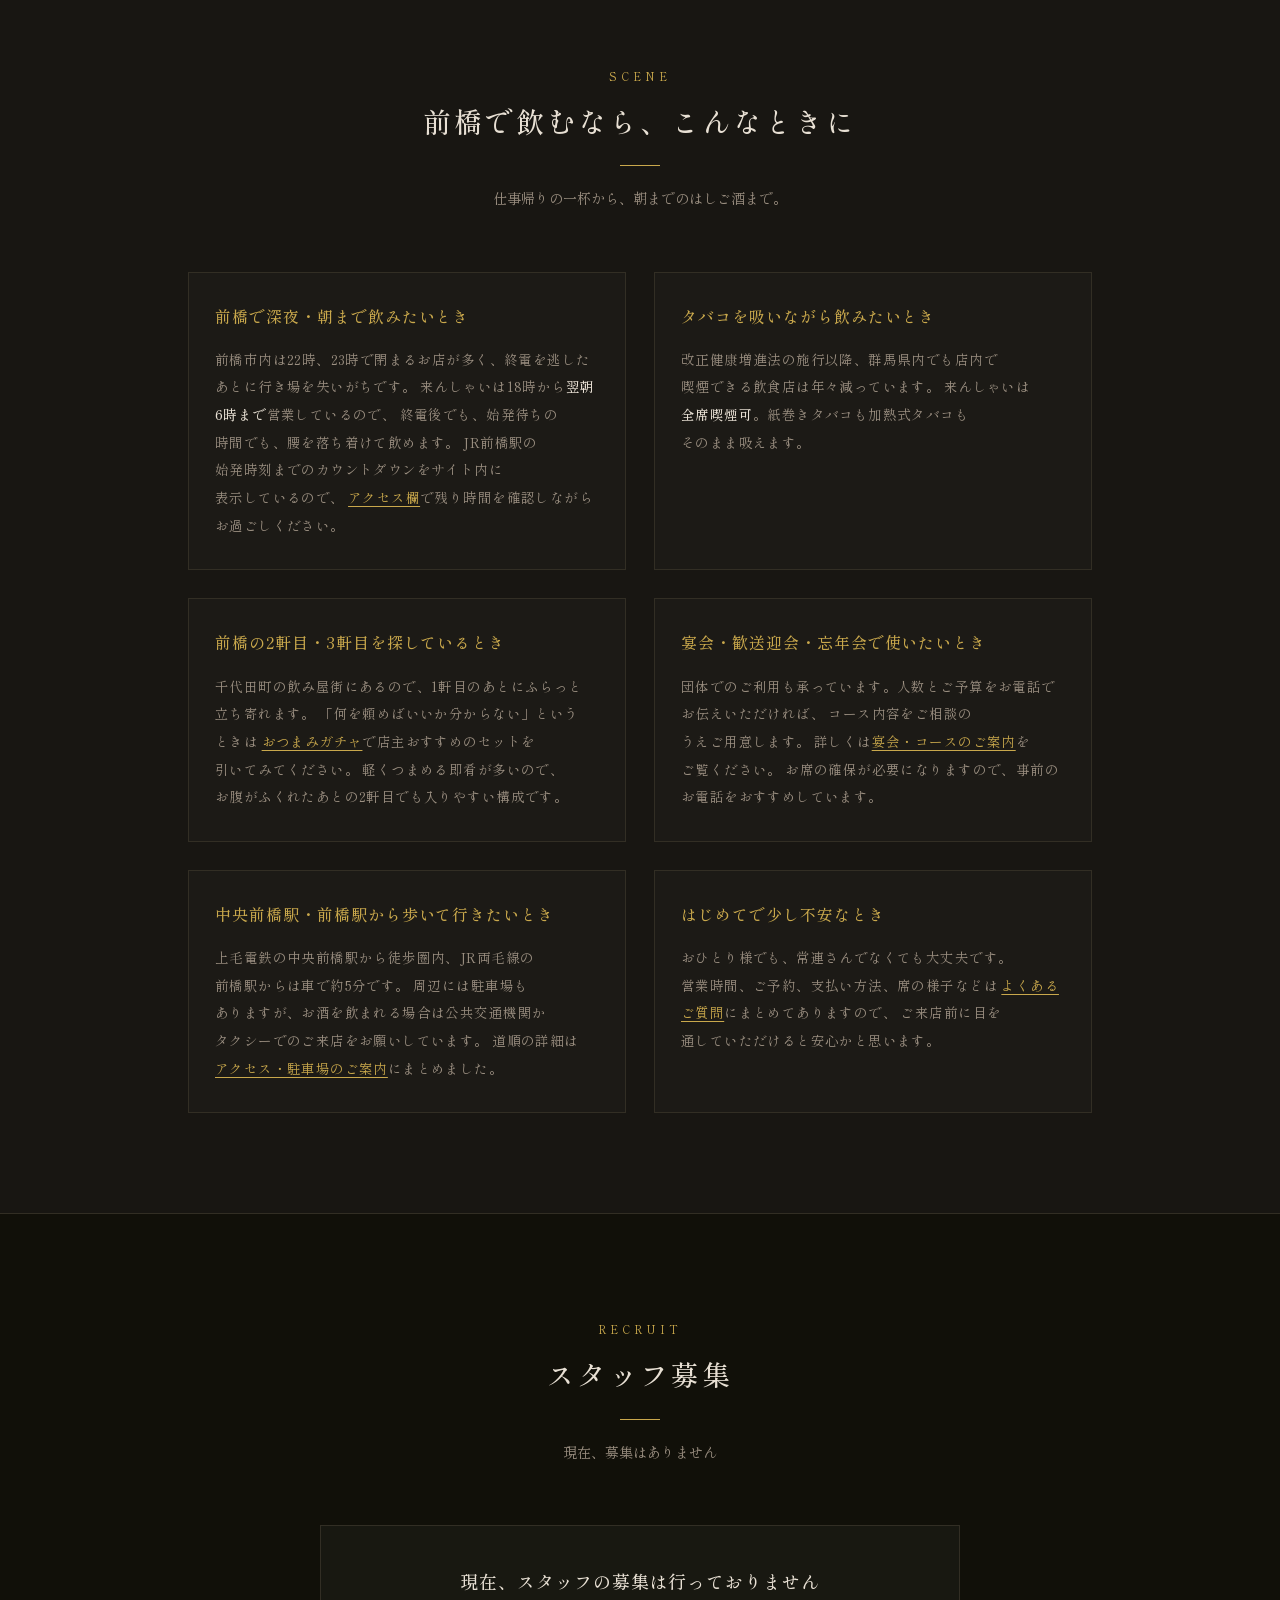
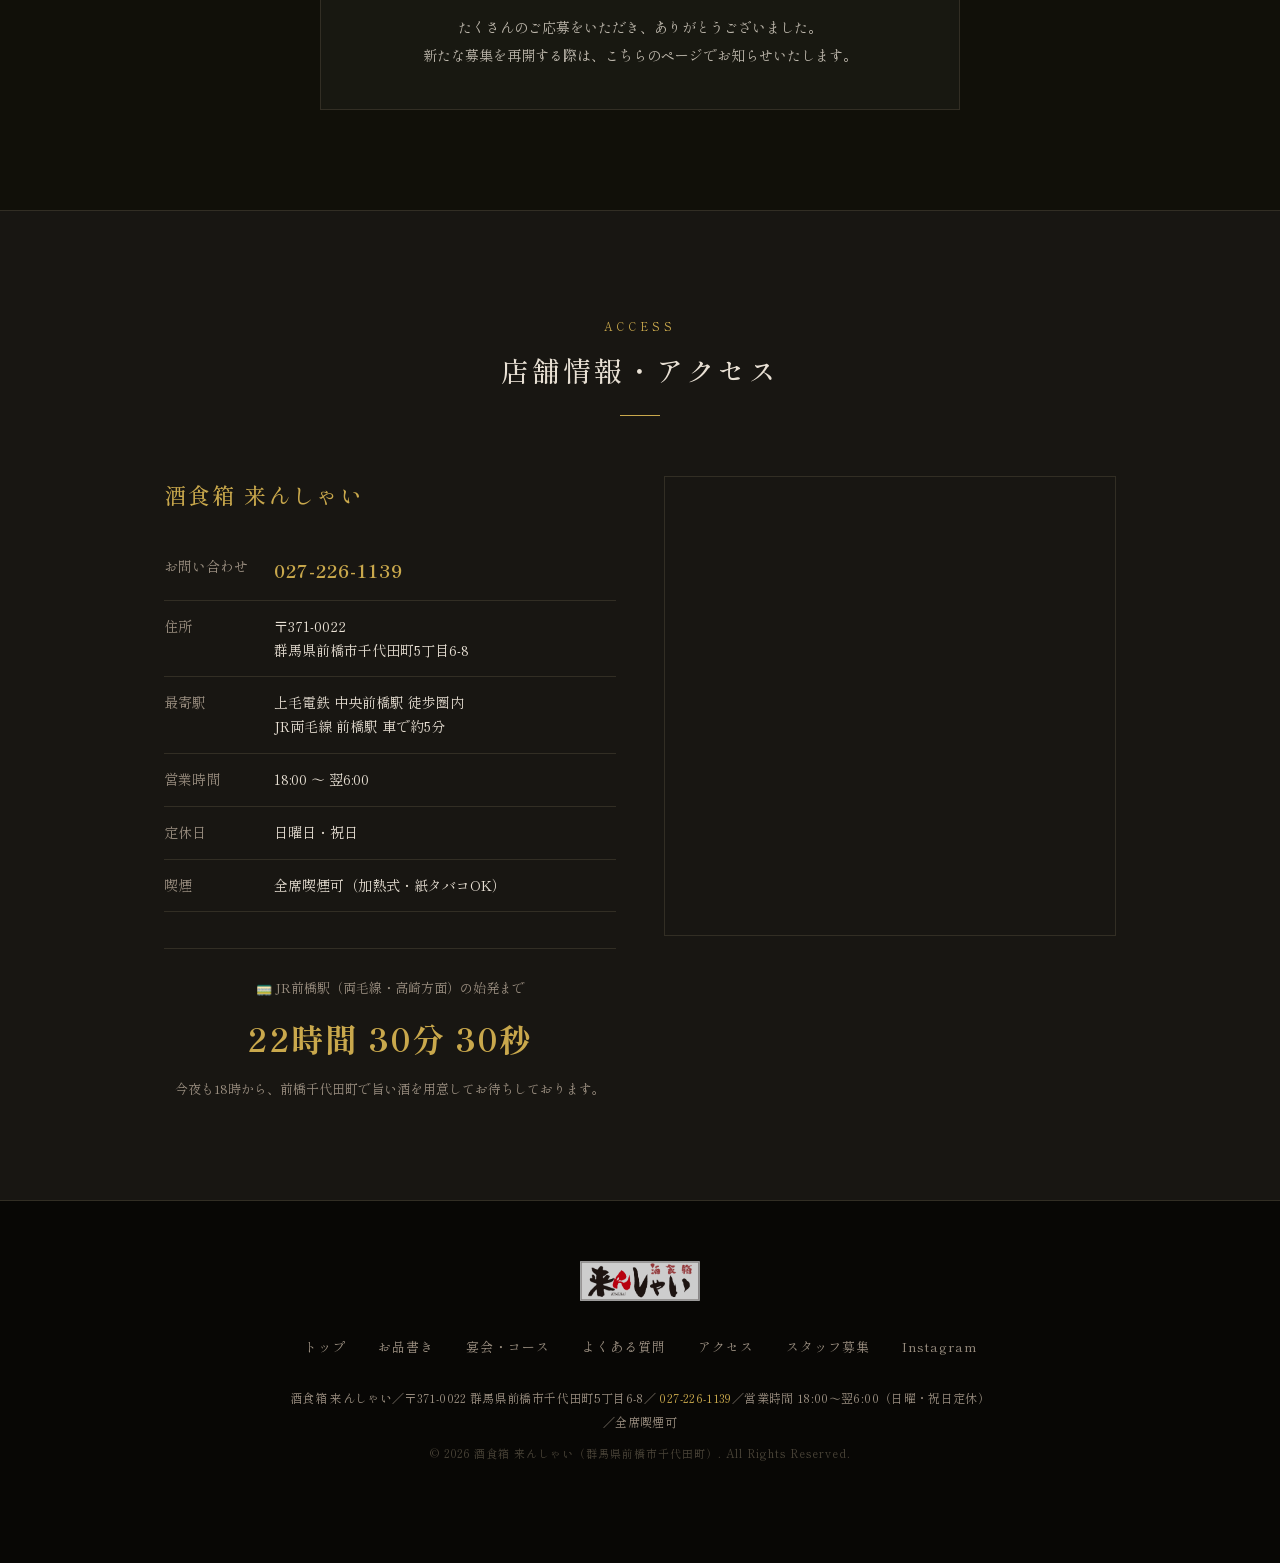
==== commit 12f2e618: "スマホでの日本語折り返しを調整" ====
--- a/index.html
+++ b/index.html
@@ -286,7 +286,7 @@
             <div class="inner">
                 <div class="section-header">
                     <span class="section-label">CUISINE</span>
-                    <h2 class="section-title-jp">あの焼き鳥、また食べたいなって思い出す味。</h2>
+                    <h2 class="section-title-jp">あの焼き鳥、<br class="br-sp">また食べたいなって思い出す味。</h2>
                     <div class="section-divider"></div>
                     <p class="section-sub">甘じょっぱい特製ダレで焼き上げた焼き鳥は、お酒がすすむ看板メニュー。ほかにも毎週変わるおすすめメニューなどが充実しています。</p>
                 </div>
--- a/style.css
+++ b/style.css
@@ -254,6 +254,32 @@
 /* スマホでのみ有効になる改行 */
 .br-sp {
     display: none;
+}
+
+/* ==========================================
+   日本語の折り返し制御
+   auto-phrase: 文節の切れ目で折り返す
+   balance/pretty: 行末に1〜2文字だけ残るのを防ぐ
+   ========================================== */
+h1, h2, h3, h4,
+.hero-title,
+.concept-lead,
+.recruit-closed-title,
+.faq-q,
+.dish-info h3,
+.feature-item strong {
+    word-break: auto-phrase;
+    text-wrap: balance;
+}
+
+p,
+.hero-desc,
+.section-sub,
+.concept-body,
+.faq-a,
+.recruit-closed-text {
+    word-break: auto-phrase;
+    text-wrap: pretty;
 }
 
 .hero-desc {
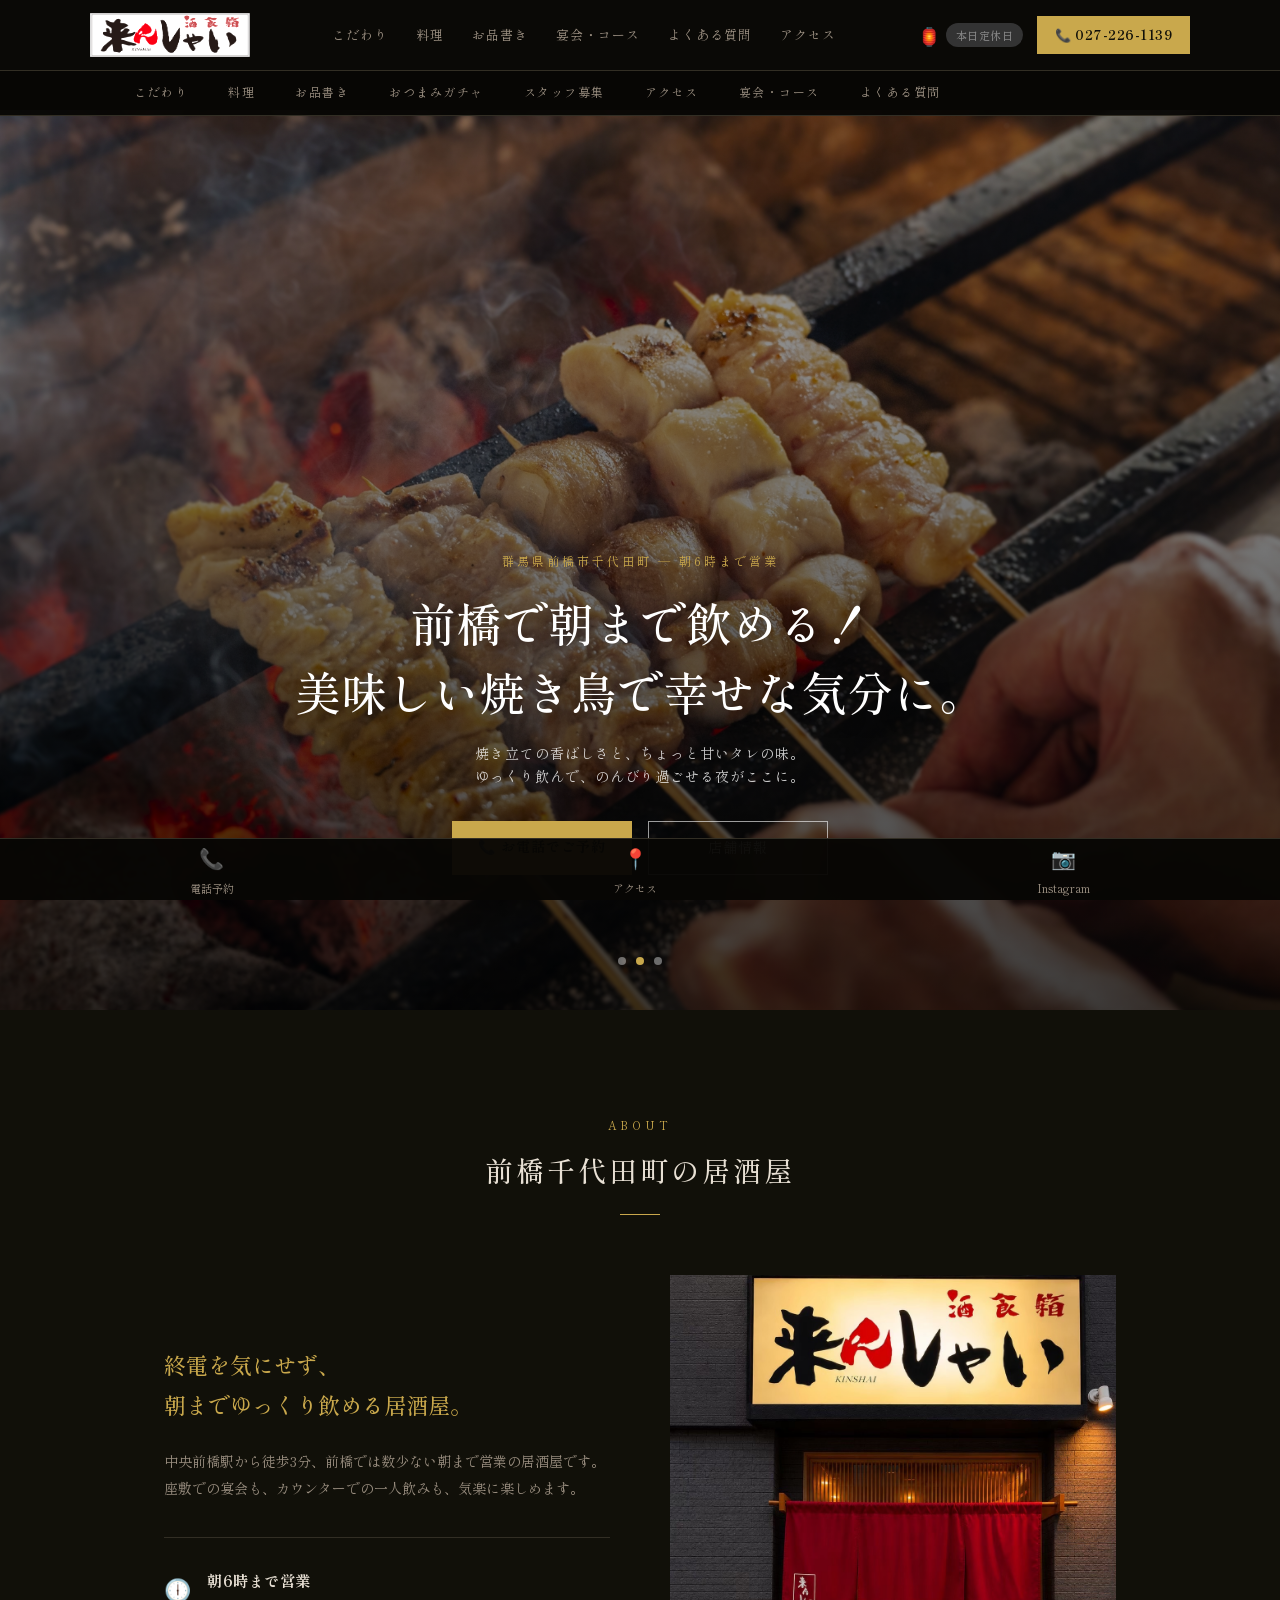
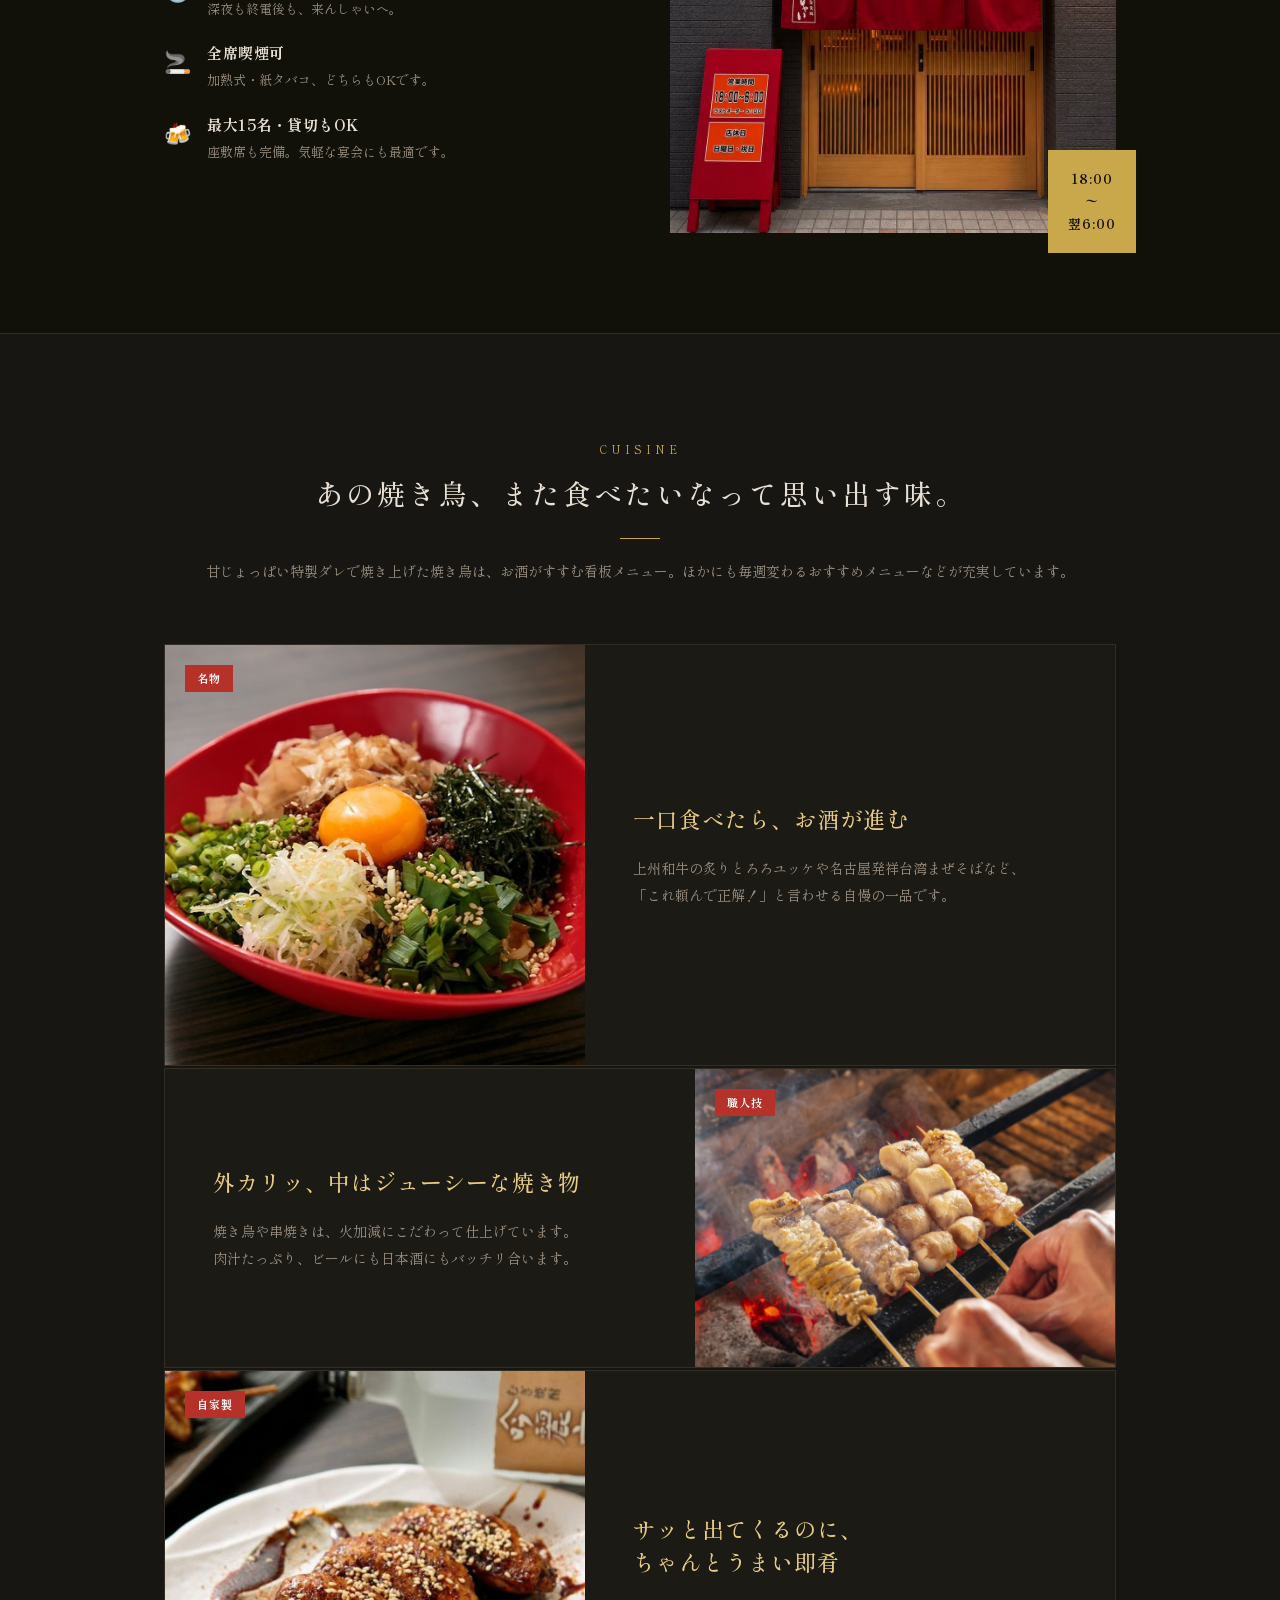
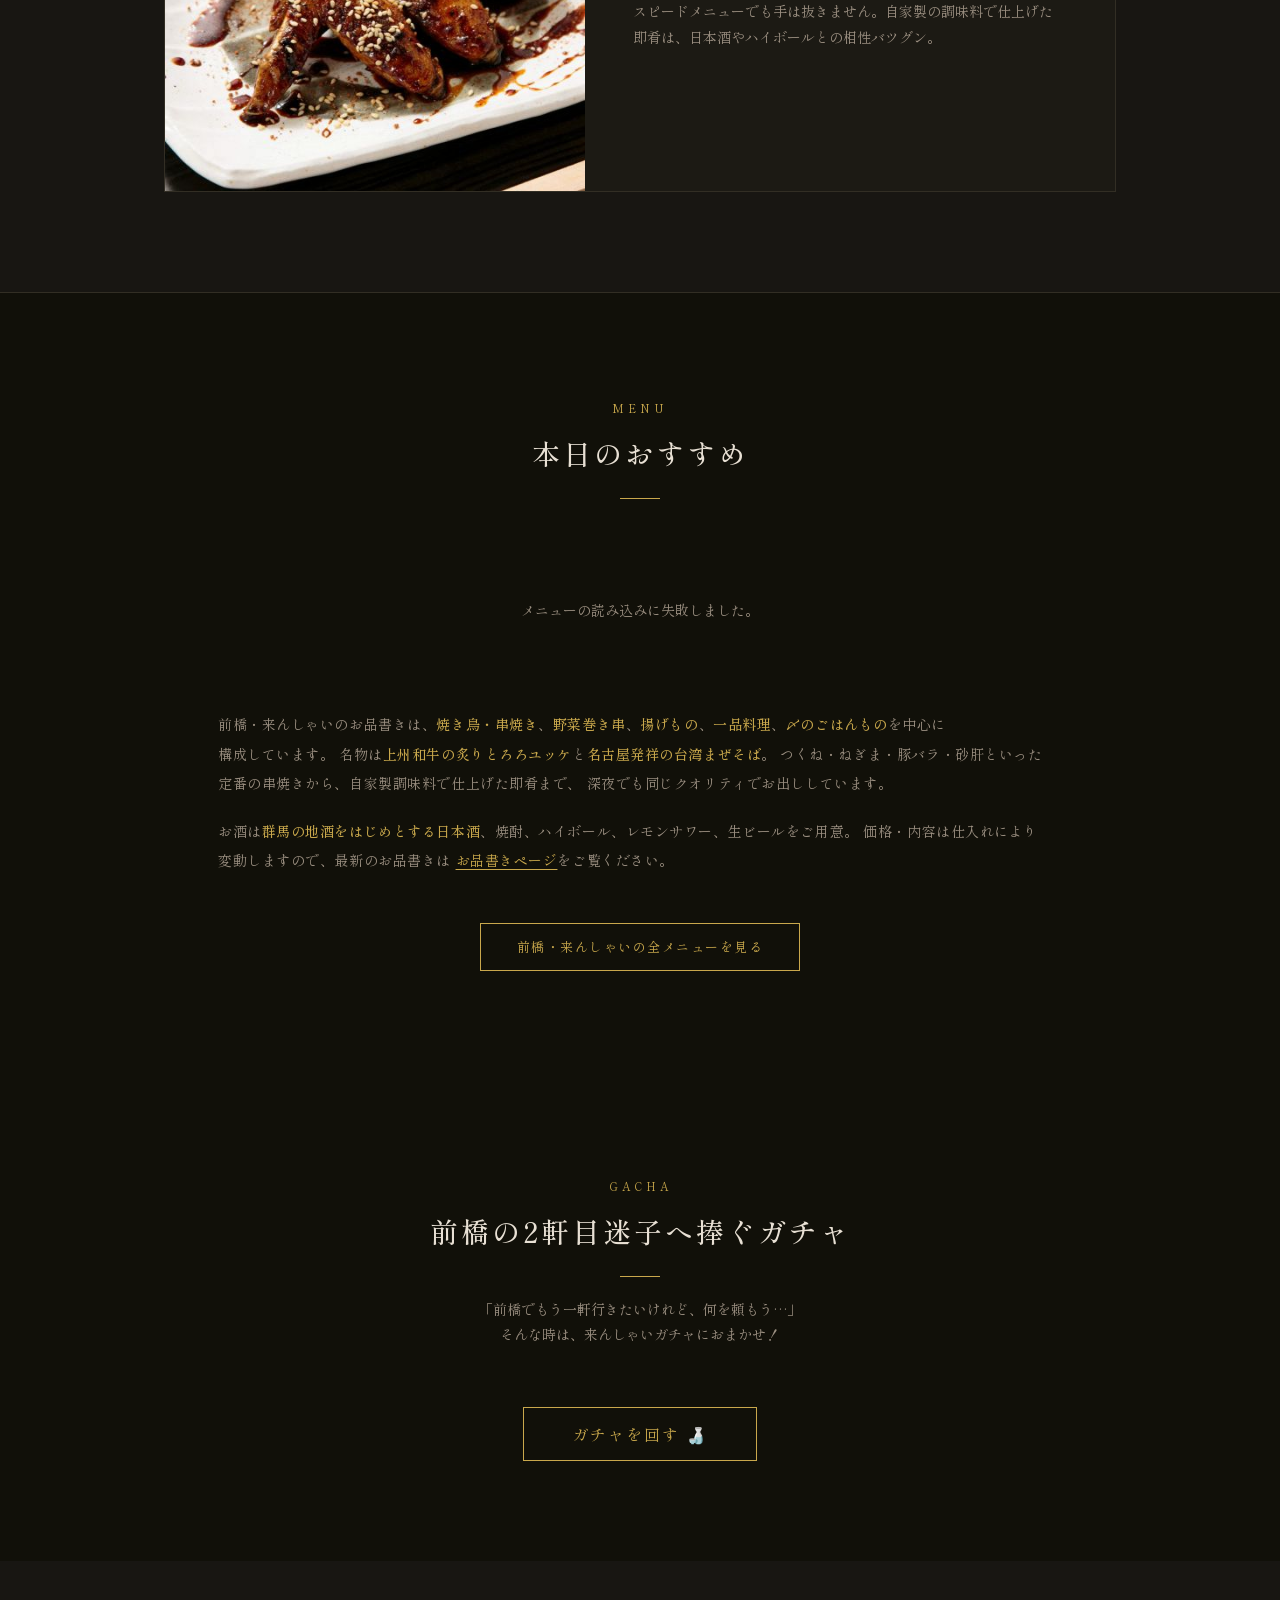
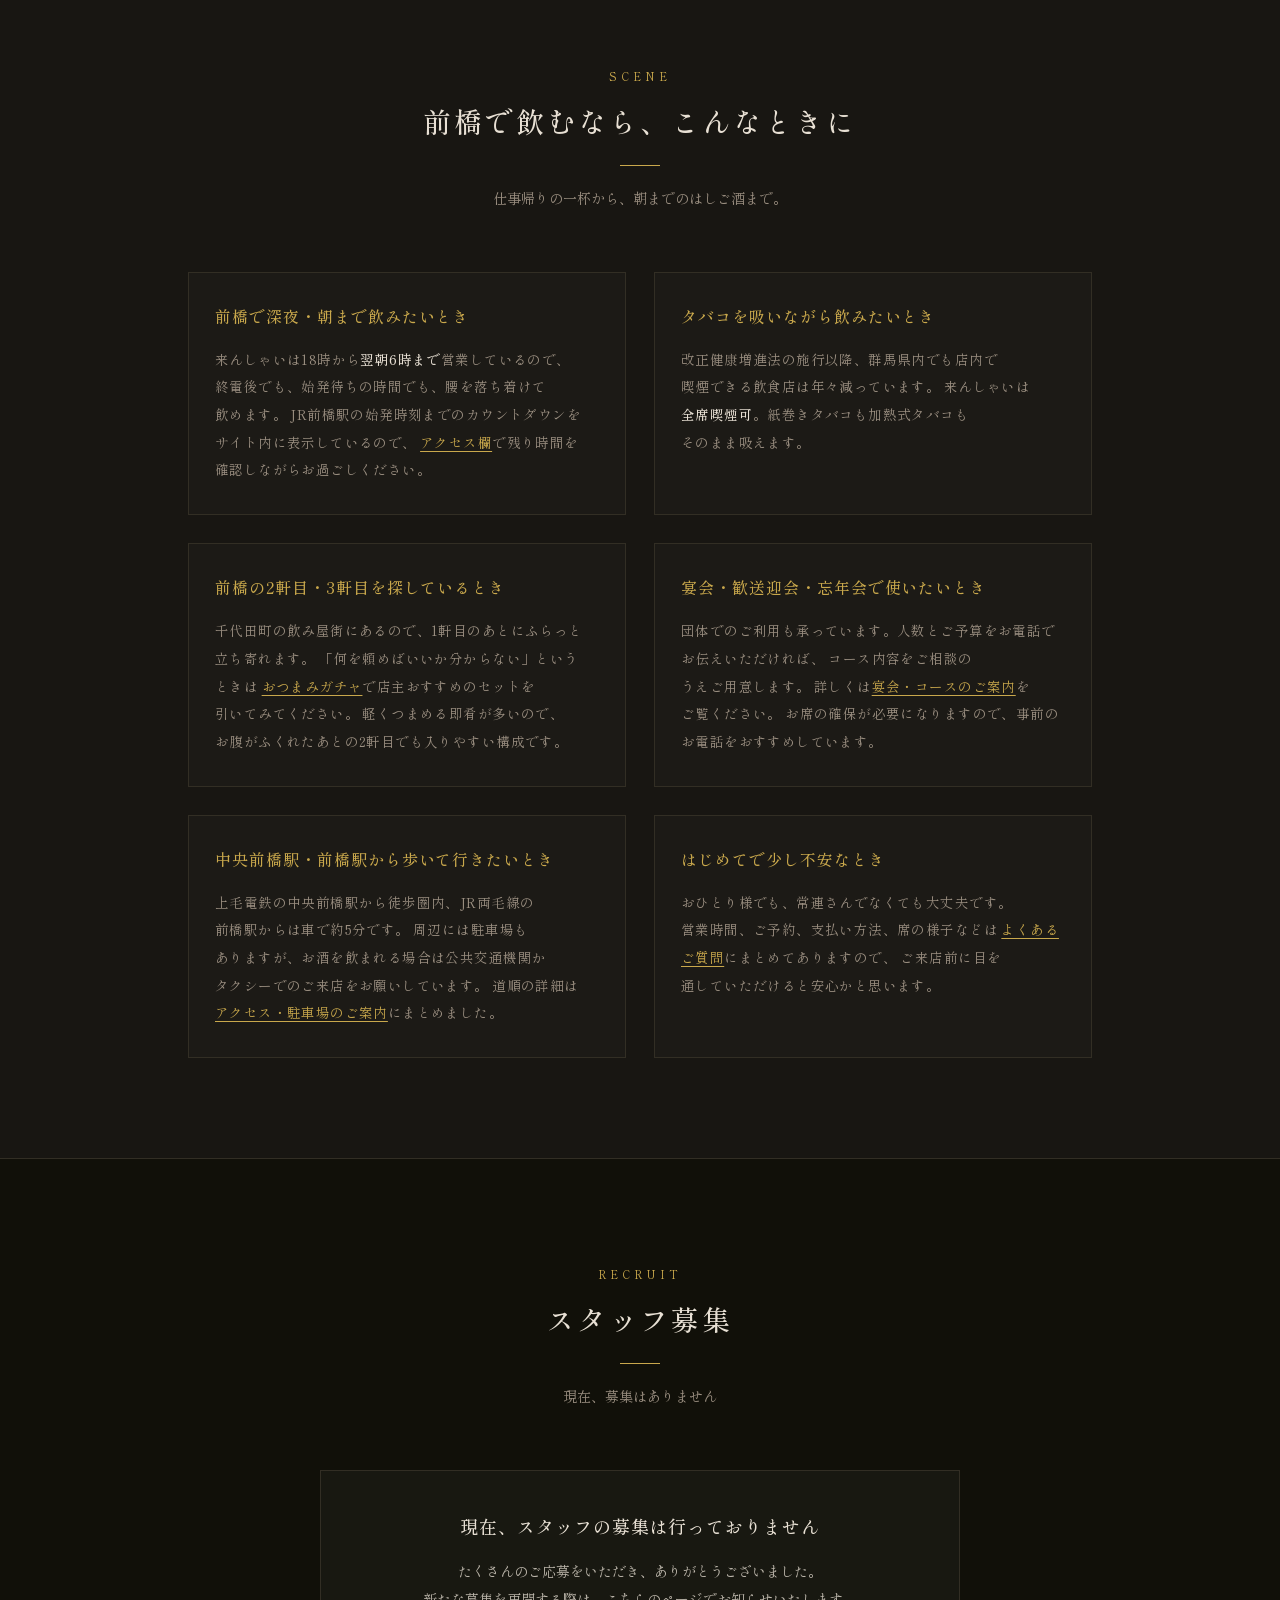
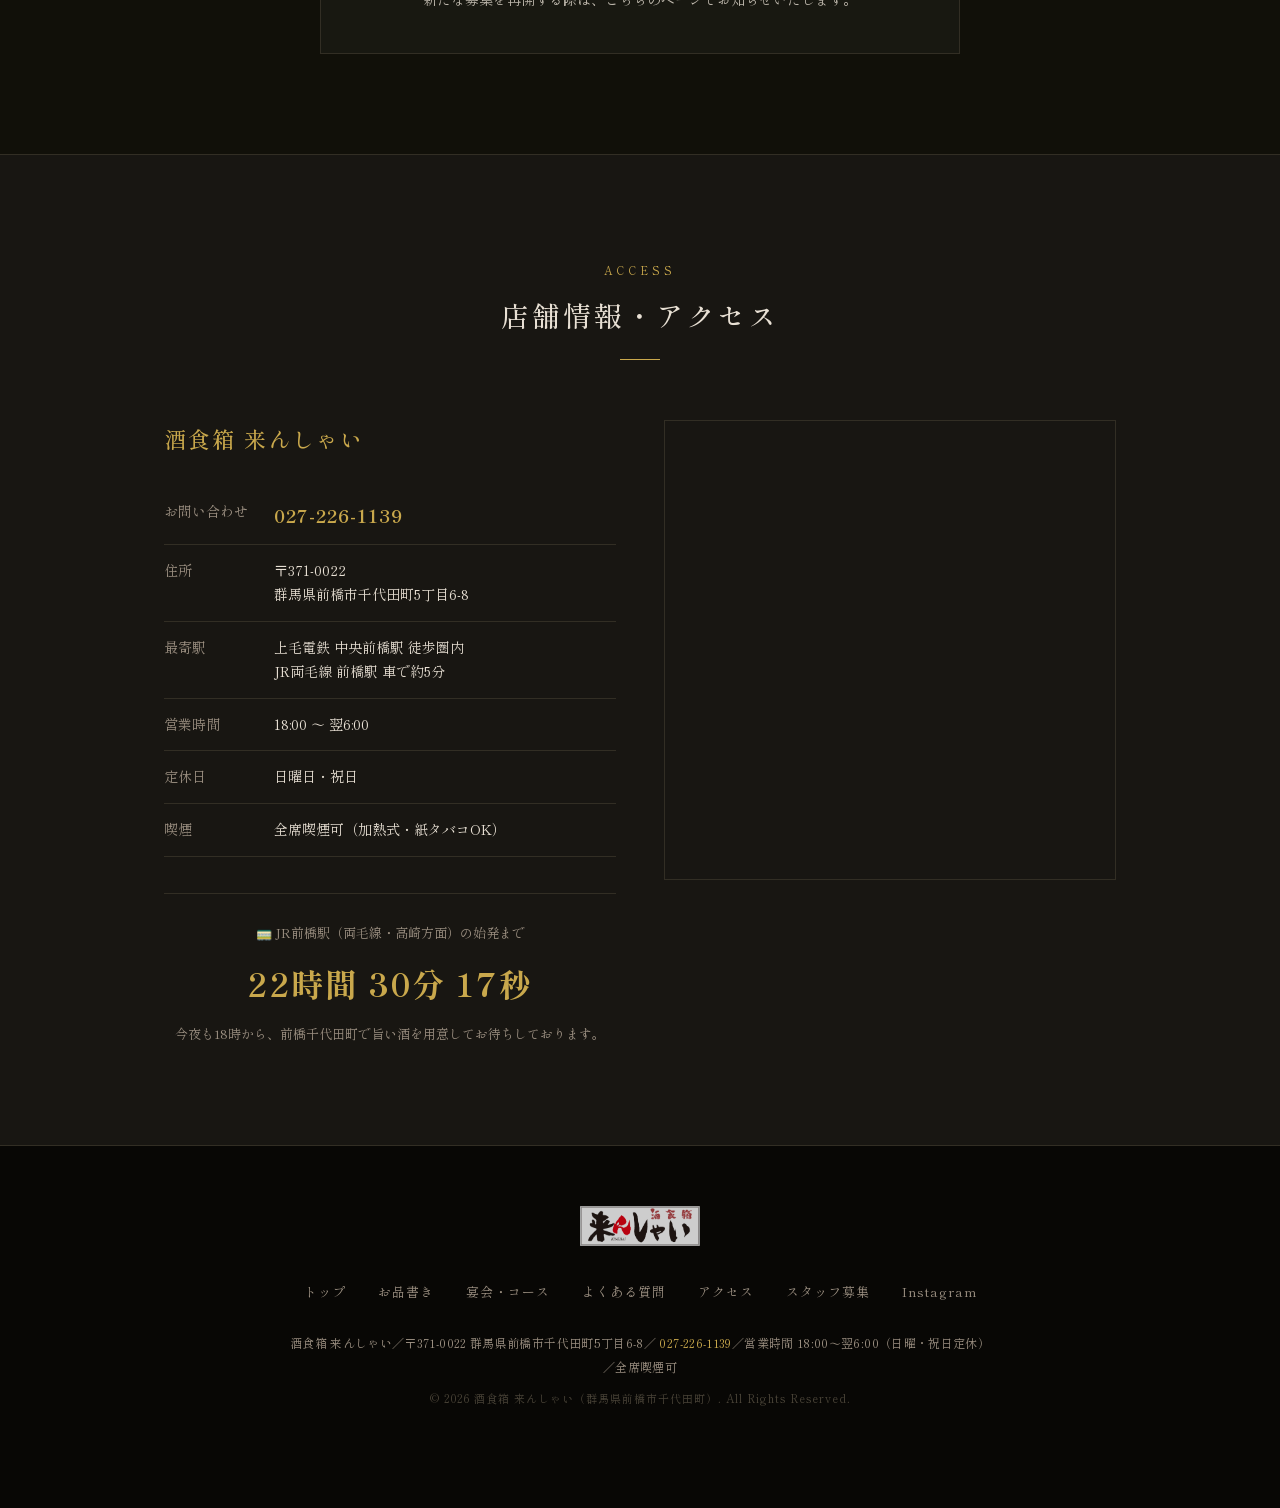
==== commit 35369f87: "始発カウントダウンのメッセージから季節依存の表現を削除" ====
--- a/index.html
+++ b/index.html
@@ -395,7 +395,6 @@
                     <article class="scene-card">
                         <h3>前橋で深夜・朝まで飲みたいとき</h3>
                         <p>
-                            前橋市内は22時、23時で閉まるお店が多く、終電を逃したあとに行き場を失いがちです。
                             来んしゃいは18時から<strong>翌朝6時まで</strong>営業しているので、
                             終電後でも、始発待ちの時間でも、腰を落ち着けて飲めます。
                             JR前橋駅の始発時刻までのカウントダウンをサイト内に表示しているので、
@@ -698,7 +697,7 @@
 
             const h = now.getHours();
             const msg = (h >= 0 && h < 6)
-                ? "外は冷えますから、無理して前橋駅で待たずに、もう一杯温かい煮込みでも食べていかれませんか？"
+                ? "無理して前橋駅で待たずに、もう一杯飲みながらゆっくり過ごしていかれませんか？"
                 : "今夜も18時から、前橋千代田町で旨い酒を用意してお待ちしております。";
             document.getElementById('timer-message').innerText = msg;
         }
